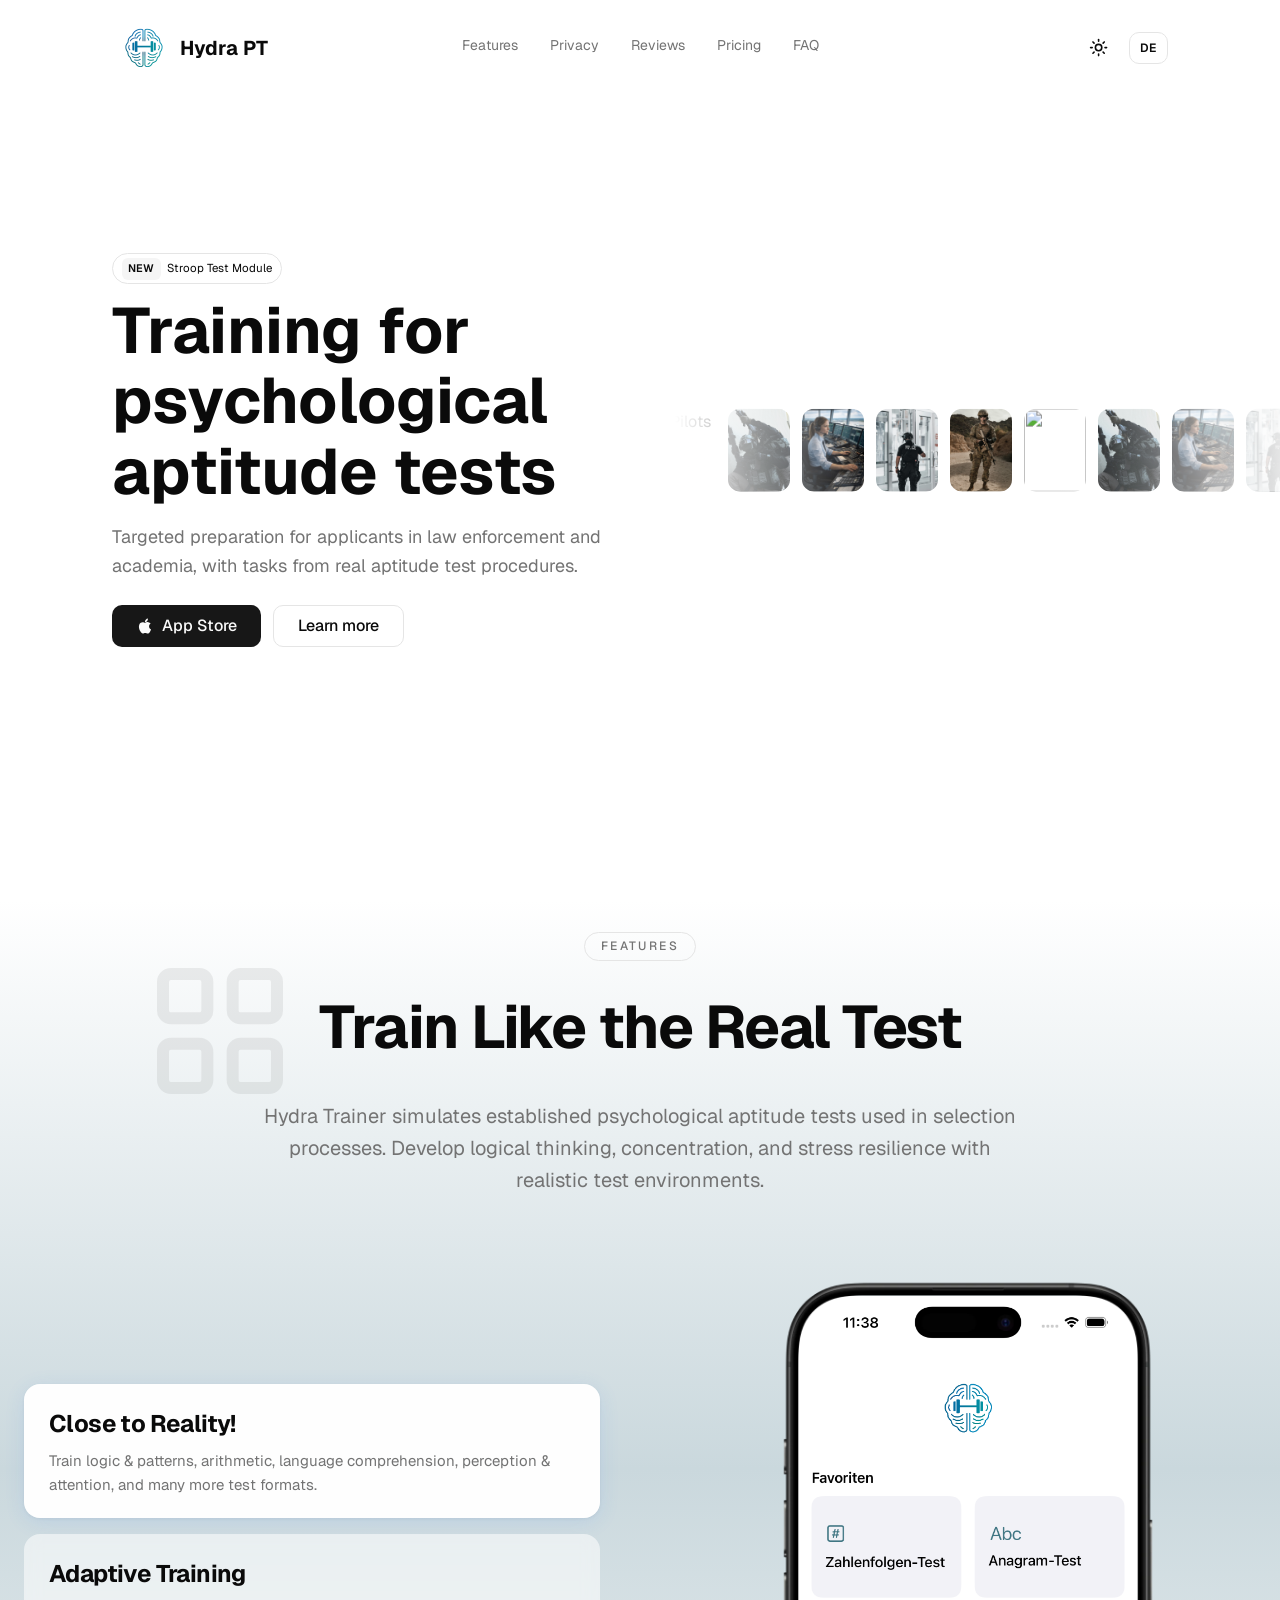
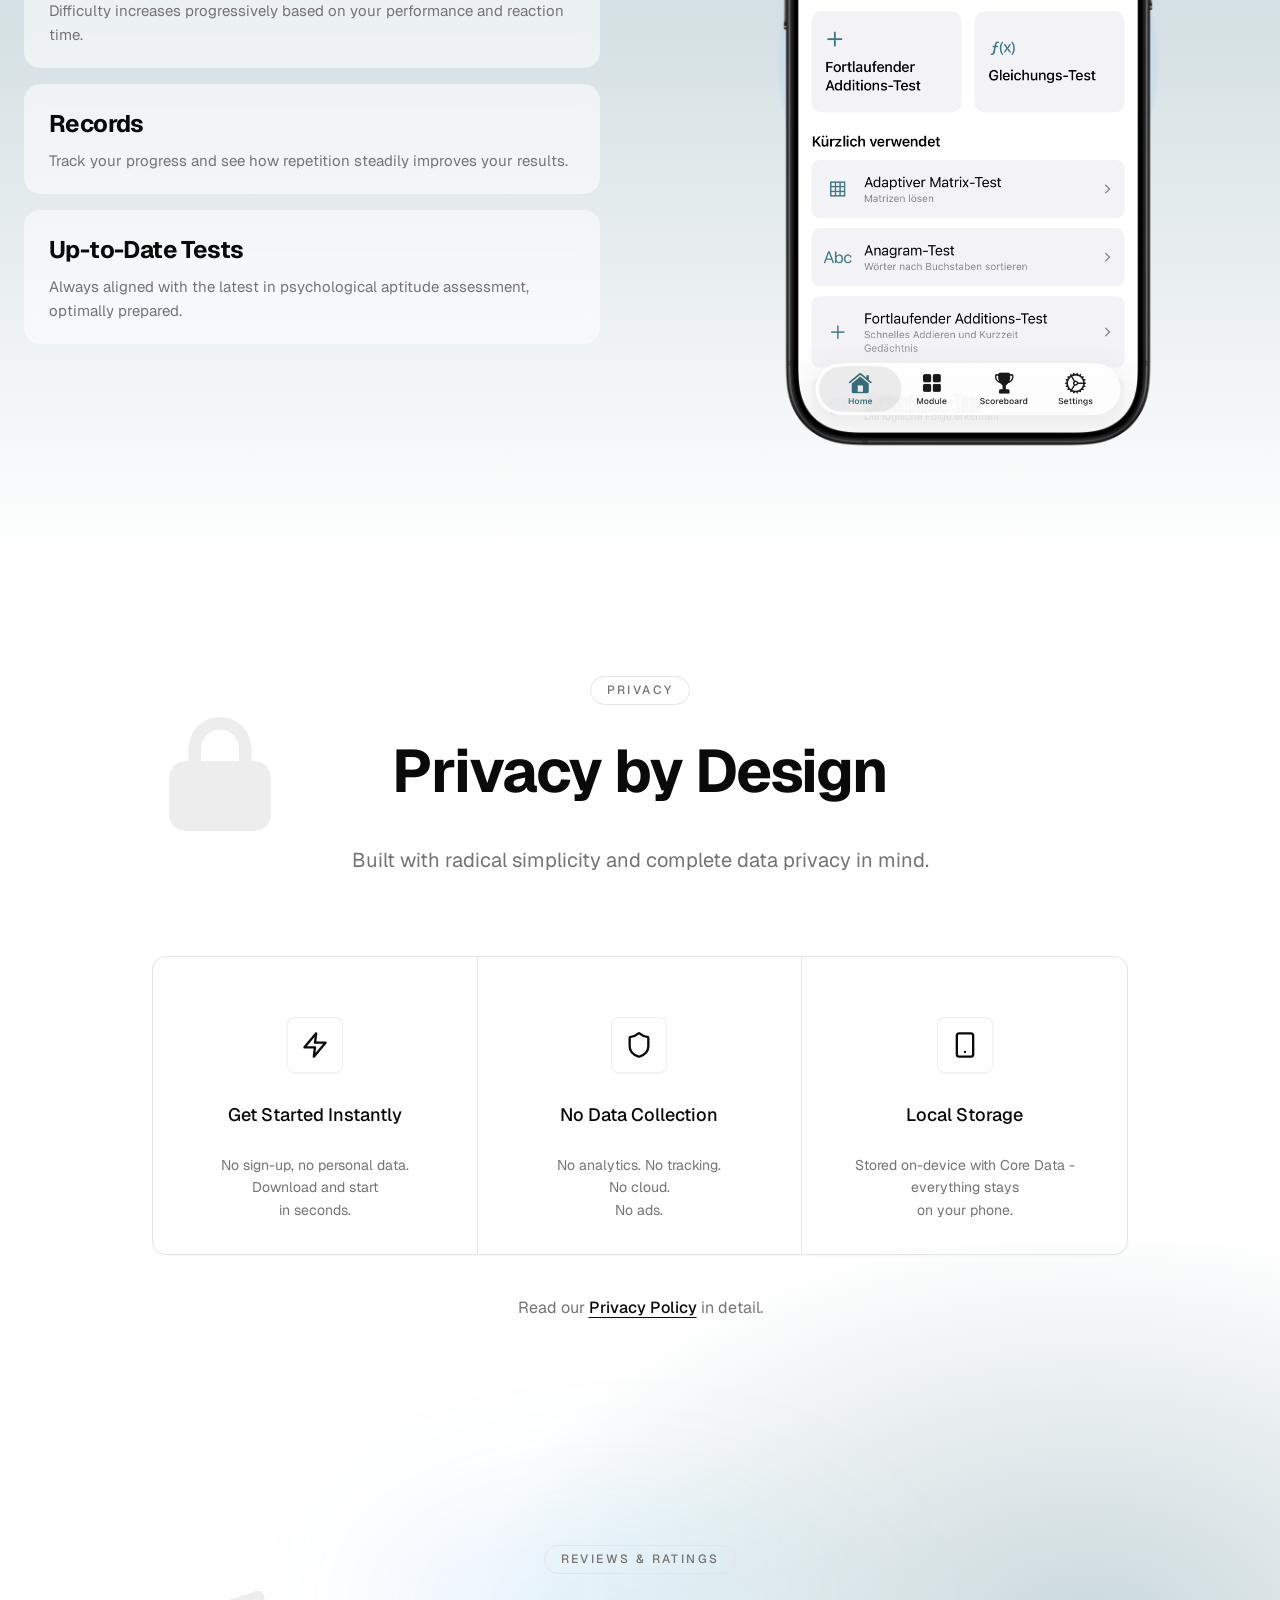
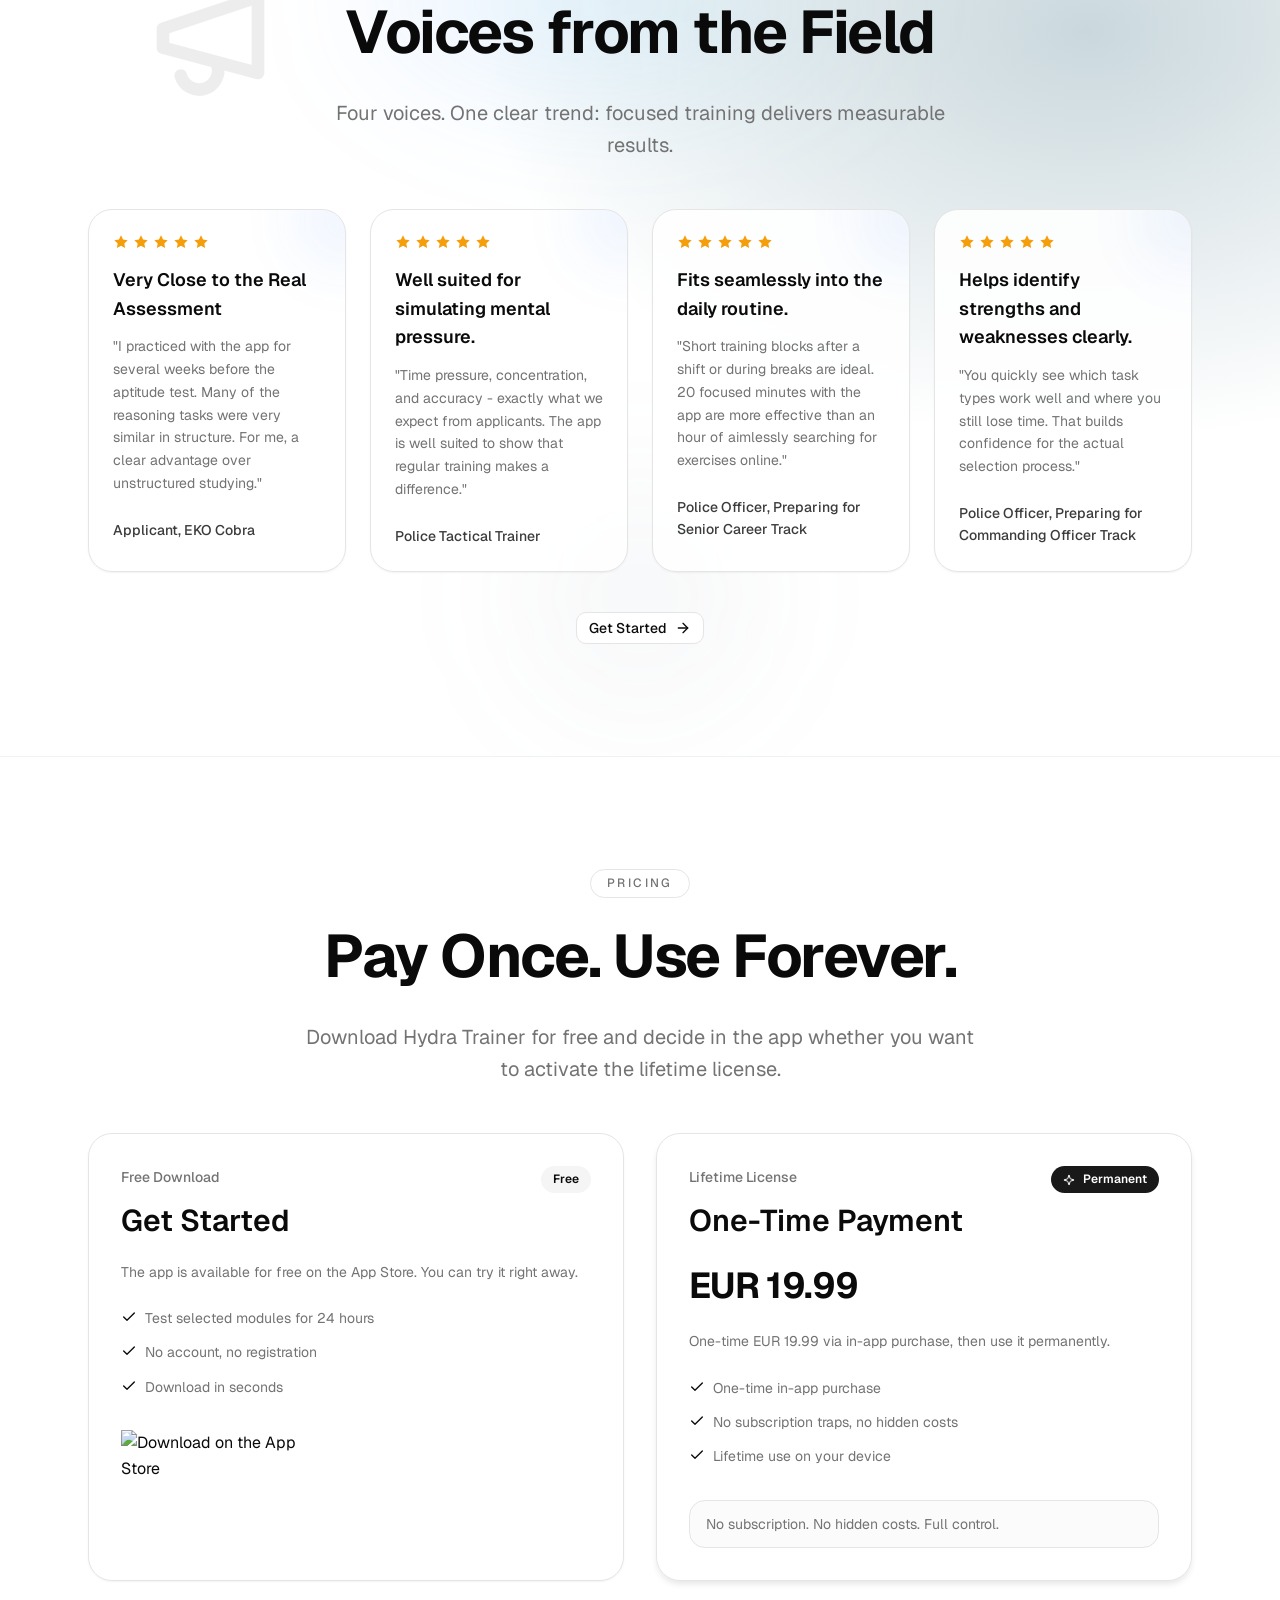
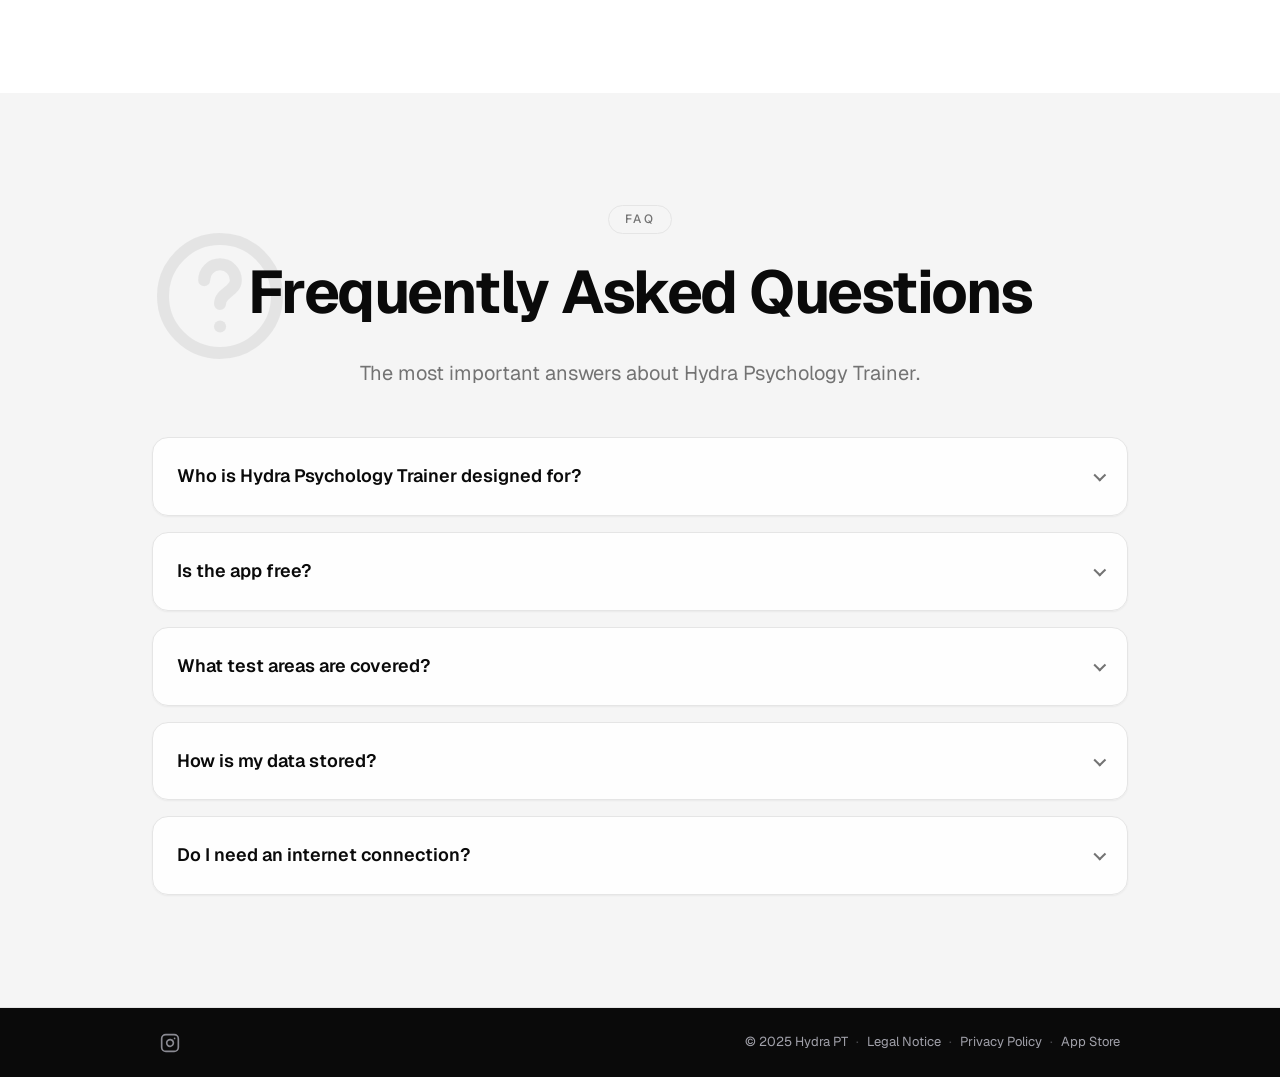
==== en/index.html @ 39bad516 "refactor: remove unused hero image and streamline gallery structure for improved performance" ====
<!DOCTYPE html>
<html lang="en" class="">
<head>
  <meta charset="UTF-8">
  <meta name="viewport" content="width=device-width, initial-scale=1.0">
  <title>Hydra Psychology Trainer</title>
  <meta name="description" content="Training for psychological aptitude assessment">
  <meta name="robots" content="index, follow">
  <link rel="canonical" href="https://hydrapt.com/en/">
  <meta name="apple-itunes-app" content="app-id=6754796903">

  <!-- Open Graph -->
  <meta property="og:title" content="Hydra Psychology Trainer">
  <meta property="og:description" content="Training for psychological aptitude assessment">
  <meta property="og:url" content="https://hydrapt.com/en/">
  <meta property="og:site_name" content="Hydra Psychology Trainer">
  <meta property="og:locale" content="en_US">
  <meta property="og:type" content="website">
  <meta property="og:image" content="https://hydrapt.com/assets/social-preview.png">
  <meta property="og:image:width" content="1200">
  <meta property="og:image:height" content="630">
  <meta property="og:image:alt" content="Hydra Psychology Trainer">

  <!-- Twitter -->
  <meta name="twitter:card" content="summary_large_image">
  <meta name="twitter:title" content="Hydra Psychology Trainer">
  <meta name="twitter:description" content="Training for psychological aptitude assessment">
  <meta name="twitter:image" content="https://hydrapt.com/assets/social-preview.png">

  <!-- Alternate language -->
  <link rel="alternate" hreflang="de" href="https://hydrapt.com/">
  <link rel="alternate" hreflang="en" href="https://hydrapt.com/en/">

  <!-- Favicon -->
  <link rel="icon" type="image/webp" href="../assets/favicon.webp">
  <link rel="apple-touch-icon" href="../assets/favicon.webp">

  <!-- Fonts -->
  <link rel="preconnect" href="https://fonts.googleapis.com">
  <link rel="preconnect" href="https://fonts.gstatic.com" crossorigin>
  <link rel="stylesheet" href="https://fonts.googleapis.com/css2?family=Geist:wght@300;400;500;600;700;800&display=swap">

  <!-- Stylesheet -->
  <link rel="stylesheet" href="../styles.css">

  <!-- JSON-LD Structured Data -->
  <script type="application/ld+json">
  [
    {
      "@context": "https://schema.org",
      "@type": "Organization",
      "name": "Hydra Psychology Trainer",
      "url": "https://hydrapt.com",
      "logo": "https://hydrapt.com/assets/logo.webp"
    },
    {
      "@context": "https://schema.org",
      "@type": "MobileApplication",
      "name": "Hydra Psychology Trainer",
      "operatingSystem": "iOS",
      "applicationCategory": "EducationalApplication",
      "description": "Training for psychological aptitude assessment",
      "downloadUrl": "https://apps.apple.com/app/hydra-trainer/id6754796903",
      "sameAs": ["https://apps.apple.com/app/hydra-trainer/id6754796903"],
      "isAccessibleForFree": true,
      "offers": [
        {
          "@type": "Offer",
          "url": "https://apps.apple.com/app/hydra-trainer/id6754796903",
          "availability": "https://schema.org/InStock",
          "price": "0.00",
          "priceCurrency": "EUR",
          "category": "https://schema.org/Free"
        },
        {
          "@type": "Offer",
          "url": "https://apps.apple.com/app/hydra-trainer/id6754796903",
          "availability": "https://schema.org/InStock",
          "price": "19.99",
          "priceCurrency": "EUR",
          "name": "Lifetime License (In-App Purchase)"
        }
      ]
    },
    {
      "@context": "https://schema.org",
      "@type": "FAQPage",
      "mainEntity": [
        {
          "@type": "Question",
          "name": "Who is Hydra Psychology Trainer designed for?",
          "acceptedAnswer": {
            "@type": "Answer",
            "text": "The app is designed for applicants to police, military, and special forces units, as well as anyone who needs to complete a psychological aptitude assessment, such as senior and commanding officers. The tests offered are also used in admission procedures for various fields of study, such as medicine and psychology."
          }
        },
        {
          "@type": "Question",
          "name": "Is the app free?",
          "acceptedAnswer": {
            "@type": "Answer",
            "text": "The download is free. You can test selected modules for 24 hours. For full access, there is a lifetime license via in-app purchase (one-time payment of EUR 19.99, no subscription)."
          }
        },
        {
          "@type": "Question",
          "name": "What test areas are covered?",
          "acceptedAnswer": {
            "@type": "Answer",
            "text": "Training covers logic and patterns, arithmetic, language comprehension, perception and attention, as well as other formats similar to those found in the Vienna Test System."
          }
        },
        {
          "@type": "Question",
          "name": "How is my data stored?",
          "acceptedAnswer": {
            "@type": "Answer",
            "text": "All data stays locally on your device. There are no accounts, no tracking, no cloud synchronization, and no advertising."
          }
        },
        {
          "@type": "Question",
          "name": "Do I need an internet connection?",
          "acceptedAnswer": {
            "@type": "Answer",
            "text": "No internet connection is required for training in the app. System services such as App Store updates are outside the app's scope."
          }
        }
      ]
    }
  ]
  </script>
</head>
<body>

  <!-- SVG Sprite -->
  <svg xmlns="http://www.w3.org/2000/svg" style="display:none;">
    <symbol id="icon-menu" viewBox="0 0 24 24" fill="none" stroke="currentColor" stroke-width="2" stroke-linecap="round" stroke-linejoin="round"><line x1="4" x2="20" y1="12" y2="12"/><line x1="4" x2="20" y1="6" y2="6"/><line x1="4" x2="20" y1="18" y2="18"/></symbol>
    <symbol id="icon-close" viewBox="0 0 24 24" fill="none" stroke="currentColor" stroke-width="2" stroke-linecap="round" stroke-linejoin="round"><path d="M18 6 6 18"/><path d="m6 6 12 12"/></symbol>
    <symbol id="icon-sun" viewBox="0 0 24 24" fill="none" stroke="currentColor" stroke-width="2" stroke-linecap="round" stroke-linejoin="round"><circle cx="12" cy="12" r="4"/><path d="M12 2v2"/><path d="M12 20v2"/><path d="m4.93 4.93 1.41 1.41"/><path d="m17.66 17.66 1.41 1.41"/><path d="M2 12h2"/><path d="M20 12h2"/><path d="m6.34 17.66-1.41 1.41"/><path d="m19.07 4.93-1.41 1.41"/></symbol>
    <symbol id="icon-moon" viewBox="0 0 24 24" fill="none" stroke="currentColor" stroke-width="2" stroke-linecap="round" stroke-linejoin="round"><path d="M12 3a6 6 0 0 0 9 9 9 9 0 1 1-9-9Z"/></symbol>
    <symbol id="icon-arrow-right" viewBox="0 0 24 24" fill="none" stroke="currentColor" stroke-width="2" stroke-linecap="round" stroke-linejoin="round"><path d="M5 12h14"/><path d="m12 5 7 7-7 7"/></symbol>
    <symbol id="icon-instagram" viewBox="0 0 24 24" fill="none" stroke="currentColor" stroke-width="2" stroke-linecap="round" stroke-linejoin="round"><rect width="20" height="20" x="2" y="2" rx="5" ry="5"/><path d="M16 11.37A4 4 0 1 1 12.63 8 4 4 0 0 1 16 11.37z"/><line x1="17.5" x2="17.51" y1="6.5" y2="6.5"/></symbol>
    <symbol id="icon-star" viewBox="0 0 24 24"><polygon points="12 2 15.09 8.26 22 9.27 17 14.14 18.18 21.02 12 17.77 5.82 21.02 7 14.14 2 9.27 8.91 8.26 12 2"/></symbol>
    <symbol id="icon-check" viewBox="0 0 24 24" fill="none" stroke="currentColor" stroke-width="2" stroke-linecap="round" stroke-linejoin="round"><path d="M20 6 9 17l-5-5"/></symbol>
    <symbol id="icon-bolt" viewBox="0 0 24 24" fill="none" stroke="currentColor" stroke-width="2" stroke-linecap="round" stroke-linejoin="round"><path d="M13 2 3 14h9l-1 8 10-12h-9l1-8z"/></symbol>
    <symbol id="icon-shield" viewBox="0 0 24 24" fill="none" stroke="currentColor" stroke-width="2" stroke-linecap="round" stroke-linejoin="round"><path d="M20 13c0 5-3.5 7.5-7.66 8.95a1 1 0 0 1-.67-.01C7.5 20.5 4 18 4 13V6a1 1 0 0 1 1-1c2 0 4.5-1.2 6.24-2.72a1.17 1.17 0 0 1 1.52 0C14.51 3.81 17 5 19 5a1 1 0 0 1 1 1z"/></symbol>
    <symbol id="icon-phone" viewBox="0 0 24 24" fill="none" stroke="currentColor" stroke-width="2" stroke-linecap="round" stroke-linejoin="round"><rect width="14" height="20" x="5" y="2" rx="2" ry="2"/><path d="M12 18h.01"/></symbol>
    <symbol id="icon-lock" viewBox="0 0 24 24"><path fill="currentColor" d="M17.5 10H17V8a5 5 0 0 0-10 0v2h-.5A2.5 2.5 0 0 0 4 12.5v6A2.5 2.5 0 0 0 6.5 21h11a2.5 2.5 0 0 0 2.5-2.5v-6A2.5 2.5 0 0 0 17.5 10Zm-8.5 0V8a3 3 0 0 1 6 0v2Z"/><path fill="currentColor" d="M12 14a1.25 1.25 0 0 1 .75 2.25V18a.75.75 0 0 1-1.5 0v-1.75A1.25 1.25 0 0 1 12 14Z"/></symbol>
    <symbol id="icon-megaphone" viewBox="0 0 24 24" fill="none" stroke="currentColor" stroke-width="2" stroke-linecap="round" stroke-linejoin="round"><path d="m3 11 15-5v12L3 14z"/><path d="M11.6 16.8a3 3 0 1 1-5.8 1.6"/></symbol>
    <symbol id="icon-grid" viewBox="0 0 24 24" fill="none" stroke="currentColor" stroke-width="1.9" stroke-linecap="round" stroke-linejoin="round"><rect x="3" y="3" width="7" height="7" rx="1.25"/><rect x="14" y="3" width="7" height="7" rx="1.25"/><rect x="3" y="14" width="7" height="7" rx="1.25"/><rect x="14" y="14" width="7" height="7" rx="1.25"/></symbol>
    <symbol id="icon-tag" viewBox="0 0 24 24" fill="none" stroke="currentColor" stroke-width="1.9" stroke-linecap="round" stroke-linejoin="round"><path d="M20 10.5 13.5 4H6v7.5L12.5 18a2 2 0 0 0 2.83 0l4.67-4.67a2 2 0 0 0 0-2.83Z"/><circle cx="8.75" cy="8.75" r="1.1"/></symbol>
    <symbol id="icon-help-circle" viewBox="0 0 24 24" fill="none" stroke="currentColor" stroke-width="1.9" stroke-linecap="round" stroke-linejoin="round"><circle cx="12" cy="12" r="9"/><path d="M9.5 9.5a2.5 2.5 0 0 1 5 0c0 1.75-2.5 2-2.5 3.75"/><path d="M12 16.8h.01"/></symbol>
    <symbol id="icon-sparkle" viewBox="0 0 24 24" fill="none" stroke="currentColor" stroke-width="2" stroke-linecap="round" stroke-linejoin="round"><path d="M9.937 15.5A2 2 0 0 0 8.5 14.063l-6.135-1.582a.5.5 0 0 1 0-.962L8.5 9.936A2 2 0 0 0 9.937 8.5l1.582-6.135a.5.5 0 0 1 .963 0L14.063 8.5A2 2 0 0 0 15.5 9.937l6.135 1.581a.5.5 0 0 1 0 .964L15.5 14.063a2 2 0 0 0-1.437 1.437l-1.582 6.135a.5.5 0 0 1-.963 0z"/></symbol>
    <symbol id="icon-flag-gb" viewBox="0 0 60 40"><rect width="60" height="40" fill="#012169"/><path d="M0 0L60 40M60 0L0 40" stroke="#fff" stroke-width="8"/><path d="M0 0L60 40M60 0L0 40" stroke="#c8102e" stroke-width="4"/><rect x="24" width="12" height="40" fill="#fff"/><rect y="15" width="60" height="10" fill="#fff"/><rect x="26" width="8" height="40" fill="#c8102e"/><rect y="17" width="60" height="6" fill="#c8102e"/></symbol>
    <symbol id="icon-flag-at" viewBox="0 0 60 40"><rect width="60" height="40" fill="#ed2939"/><rect y="13.33" width="60" height="13.34" fill="#fff"/></symbol>

    <!-- Profession illustrations -->
    <!-- Police Badge -->
    <symbol id="icon-prof-badge" viewBox="0 0 48 48">
      <path fill="currentColor" opacity="0.12" d="M24 2l6 8 10-2-2 10 8 6-8 6 2 10-10-2-6 8-6-8-10 2 2-10-8-6 8-6-2-10 10 2z"/>
      <path fill="currentColor" opacity="0.5" d="M24 13l2.8 5.7 6.3.9-4.6 4.4 1.1 6.3-5.6-3-5.6 3 1.1-6.3-4.6-4.4 6.3-.9z"/>
    </symbol>

    <!-- Walkie-talkie / Radio -->
    <symbol id="icon-prof-radio" viewBox="0 0 48 48">
      <rect fill="currentColor" opacity="0.12" x="13" y="14" width="22" height="32" rx="3"/>
      <rect fill="currentColor" opacity="0.5" x="16" y="17" width="16" height="10" rx="2"/>
      <line stroke="currentColor" stroke-width="2.5" stroke-linecap="round" opacity="0.5" x1="19" y1="2" x2="19" y2="14"/>
      <circle fill="currentColor" opacity="0.35" cx="24" cy="36" r="3.5"/>
      <rect fill="currentColor" opacity="0.3" x="17" y="30" width="5" height="1.5" rx="0.75"/>
      <rect fill="currentColor" opacity="0.3" x="17" y="33" width="5" height="1.5" rx="0.75"/>
    </symbol>

    <!-- Dog Tags -->
    <symbol id="icon-prof-dogtags" viewBox="0 0 48 48">
      <ellipse fill="none" stroke="currentColor" stroke-width="1.5" opacity="0.3" cx="24" cy="8" rx="8" ry="3"/>
      <line stroke="currentColor" stroke-width="1.5" opacity="0.3" x1="16" y1="8" x2="14" y2="22"/>
      <line stroke="currentColor" stroke-width="1.5" opacity="0.3" x1="32" y1="8" x2="30" y2="22"/>
      <rect fill="currentColor" opacity="0.12" x="10" y="20" width="20" height="12" rx="3"/>
      <rect fill="currentColor" opacity="0.5" x="12" y="22" width="16" height="8" rx="2"/>
      <line stroke="currentColor" stroke-width="1" opacity="0.3" x1="14" y1="25" x2="26" y2="25"/>
      <line stroke="currentColor" stroke-width="1" opacity="0.3" x1="14" y1="28" x2="22" y2="28"/>
      <line stroke="currentColor" stroke-width="1.5" opacity="0.3" x1="32" y1="8" x2="34" y2="28"/>
      <rect fill="currentColor" opacity="0.12" x="18" y="28" width="20" height="12" rx="3"/>
      <rect fill="currentColor" opacity="0.4" x="20" y="30" width="16" height="8" rx="2"/>
      <line stroke="currentColor" stroke-width="1" opacity="0.25" x1="22" y1="33" x2="34" y2="33"/>
      <line stroke="currentColor" stroke-width="1" opacity="0.25" x1="22" y1="36" x2="30" y2="36"/>
    </symbol>

    <!-- Military Helmet -->
    <symbol id="icon-prof-helmet" viewBox="0 0 48 48">
      <path fill="currentColor" opacity="0.12" d="M8 28c0-11 7-20 16-20s16 9 16 20c0 2-1 4-3 5H11c-2-1-3-3-3-5z"/>
      <path fill="currentColor" opacity="0.5" d="M10 27c0-9.5 6.3-17 14-17s14 7.5 14 17c0 1.5-.7 3-2 4H12c-1.3-1-2-2.5-2-4z"/>
      <rect fill="currentColor" opacity="0.3" x="6" y="29" width="36" height="4" rx="2"/>
      <path fill="currentColor" opacity="0.25" d="M16 18c2-3 5-5 8-5s6 2 8 5"/>
      <rect fill="currentColor" opacity="0.35" x="30" y="20" width="6" height="8" rx="1.5"/>
    </symbol>

    <!-- Crosshair / Target Scope -->
    <symbol id="icon-prof-crosshair" viewBox="0 0 48 48">
      <circle fill="currentColor" opacity="0.08" cx="24" cy="24" r="20"/>
      <circle fill="none" stroke="currentColor" stroke-width="2" opacity="0.5" cx="24" cy="24" r="16"/>
      <circle fill="none" stroke="currentColor" stroke-width="1.5" opacity="0.35" cx="24" cy="24" r="9"/>
      <circle fill="currentColor" opacity="0.5" cx="24" cy="24" r="3"/>
      <line stroke="currentColor" stroke-width="2" opacity="0.5" x1="24" y1="2" x2="24" y2="12"/>
      <line stroke="currentColor" stroke-width="2" opacity="0.5" x1="24" y1="36" x2="24" y2="46"/>
      <line stroke="currentColor" stroke-width="2" opacity="0.5" x1="2" y1="24" x2="12" y2="24"/>
      <line stroke="currentColor" stroke-width="2" opacity="0.5" x1="36" y1="24" x2="46" y2="24"/>
    </symbol>

    <!-- Parachute -->
    <symbol id="icon-prof-parachute" viewBox="0 0 48 48">
      <path fill="currentColor" opacity="0.12" d="M4 18c0-10 9-16 20-16s20 6 20 16z"/>
      <path fill="currentColor" opacity="0.45" d="M6 17c0-8.5 8-14 18-14s18 5.5 18 14z"/>
      <path fill="currentColor" opacity="0.15" d="M14 17c0-6 4.5-10 10-10s10 4 10 10z"/>
      <line stroke="currentColor" stroke-width="1.5" opacity="0.4" x1="6" y1="17" x2="20" y2="42"/>
      <line stroke="currentColor" stroke-width="1.5" opacity="0.4" x1="42" y1="17" x2="28" y2="42"/>
      <line stroke="currentColor" stroke-width="1" opacity="0.25" x1="16" y1="17" x2="22" y2="42"/>
      <line stroke="currentColor" stroke-width="1" opacity="0.25" x1="32" y1="17" x2="26" y2="42"/>
      <rect fill="currentColor" opacity="0.5" x="19" y="40" width="10" height="6" rx="2"/>
    </symbol>

    <!-- Airplane -->
    <symbol id="icon-prof-plane" viewBox="0 0 48 48">
      <path fill="currentColor" opacity="0.5" d="M24 2c-1.5 0-3 1-3 3v14l-14 8v4l14-4v8l-4 3v3l7-2 7 2v-3l-4-3v-8l14 4v-4l-14-8V5c0-2-1.5-3-3-3z"/>
      <path fill="currentColor" opacity="0.15" d="M24 2c-1.5 0-3 1-3 3v14l-14 8v4l14-4v8l-4 3v3l7-2 7 2v-3l-4-3v-8l14 4v-4l-14-8V5c0-2-1.5-3-3-3z"/>
    </symbol>

    <!-- Pilot/Aviation Headset -->
    <symbol id="icon-prof-headset" viewBox="0 0 48 48">
      <path fill="none" stroke="currentColor" stroke-width="2.5" opacity="0.4" d="M10 24c0-7.7 6.3-14 14-14s14 6.3 14 14"/>
      <rect fill="currentColor" opacity="0.5" x="6" y="22" width="8" height="14" rx="3"/>
      <rect fill="currentColor" opacity="0.12" x="5" y="21" width="10" height="16" rx="4"/>
      <rect fill="currentColor" opacity="0.5" x="34" y="22" width="8" height="14" rx="3"/>
      <rect fill="currentColor" opacity="0.12" x="33" y="21" width="10" height="16" rx="4"/>
      <path fill="none" stroke="currentColor" stroke-width="2" opacity="0.35" d="M6 34c0 4 2 7 6 8"/>
      <rect fill="currentColor" opacity="0.4" x="10" y="40" width="8" height="4" rx="2"/>
    </symbol>

    <!-- Shield with Lock -->
    <symbol id="icon-prof-shield-lock" viewBox="0 0 48 48">
      <path fill="currentColor" opacity="0.12" d="M24 2L6 10v14c0 11 8 18 18 22 10-4 18-11 18-22V10z"/>
      <path fill="currentColor" opacity="0.4" d="M24 4L8 11v13c0 10 7 16.5 16 20 9-3.5 16-10 16-20V11z"/>
      <rect fill="currentColor" opacity="0.15" x="17" y="22" width="14" height="12" rx="2"/>
      <rect fill="currentColor" opacity="0.5" x="18" y="23" width="12" height="10" rx="1.5"/>
      <path fill="none" stroke="currentColor" stroke-width="2" opacity="0.4" d="M20 23v-3a4 4 0 0 1 8 0v3"/>
      <circle fill="currentColor" opacity="0.25" cx="24" cy="28" r="2"/>
      <line stroke="currentColor" stroke-width="1.5" opacity="0.25" x1="24" y1="29" x2="24" y2="31"/>
    </symbol>

    <!-- Security/Surveillance Camera -->
    <symbol id="icon-prof-camera" viewBox="0 0 48 48">
      <rect fill="currentColor" opacity="0.12" x="2" y="4" width="10" height="16" rx="2"/>
      <rect fill="currentColor" opacity="0.5" x="3" y="5" width="8" height="14" rx="1.5"/>
      <path fill="currentColor" opacity="0.12" d="M12 8h22l8 6v8l-8 6H12z"/>
      <path fill="currentColor" opacity="0.45" d="M12 9h20l7 5.5v7l-7 5.5H12z"/>
      <circle fill="currentColor" opacity="0.15" cx="38" cy="20" r="5"/>
      <circle fill="currentColor" opacity="0.5" cx="38" cy="20" r="3"/>
      <line stroke="currentColor" stroke-width="2.5" opacity="0.4" x1="7" y1="20" x2="7" y2="44"/>
      <rect fill="currentColor" opacity="0.3" x="2" y="42" width="10" height="4" rx="1"/>
    </symbol>
  </svg>

  <!-- ============================
       HEADER / NAV
       ============================ -->
  <header>
    <nav class="main-nav" aria-label="Main navigation">
      <div class="nav-inner">
        <div class="nav-content">
          <div class="nav-brand">
            <a href="index.html" class="nav-logo" aria-label="home">
              <img src="../assets/logo.webp" alt="Hydra Psychology Trainer Logo" width="64" height="64">
              <span>Hydra PT</span>
            </a>
            <button class="mobile-menu-btn" aria-label="Open Menu">
              <svg class="icon-menu" width="24" height="24"><use href="#icon-menu"/></svg>
              <svg class="icon-close" width="24" height="24"><use href="#icon-close"/></svg>
            </button>
          </div>

          <!-- Desktop nav links -->
          <div class="nav-desktop-menu">
            <ul>
              <li><a href="#features">Features</a></li>
              <li><a href="#privacy">Privacy</a></li>
              <li><a href="#reviews">Reviews</a></li>
              <li><a href="#pricing">Pricing</a></li>
              <li><a href="#faq">FAQ</a></li>
            </ul>
          </div>

          <!-- Desktop right buttons -->
          <div class="nav-desktop-right">
            <button class="btn btn-ghost btn-icon theme-toggle" aria-label="Toggle theme">
              <svg class="sun" width="24" height="24"><use href="#icon-sun"/></svg>
              <svg class="moon" width="24" height="24"><use href="#icon-moon"/></svg>
            </button>
            <a href="../index.html" class="btn btn-ghost btn-sm lang-toggle" aria-label="Deutsche Version">
              <span>DE</span>
            </a>
          </div>

          <!-- Mobile menu panel -->
          <div class="nav-mobile-panel">
            <ul>
              <li><a href="#features">Features</a></li>
              <li><a href="#privacy">Privacy</a></li>
              <li><a href="#reviews">Reviews</a></li>
              <li><a href="#pricing">Pricing</a></li>
              <li><a href="#faq">FAQ</a></li>
            </ul>
            <div class="nav-mobile-actions">
              <div class="nav-mobile-bottom">
                <button class="btn btn-ghost btn-icon theme-toggle" aria-label="Toggle theme">
                  <svg class="sun" width="24" height="24"><use href="#icon-sun"/></svg>
                  <svg class="moon" width="24" height="24"><use href="#icon-moon"/></svg>
                </button>
                <a href="../index.html" class="btn btn-ghost btn-sm lang-toggle" aria-label="Deutsche Version">
                  <span>DE</span>
                </a>
              </div>
            </div>
          </div>
        </div>
      </div>
    </nav>
  </header>

  <!-- ============================
       HERO SECTION
       ============================ -->
  <main id="home" style="overflow:hidden;">
    <section class="hero-section">
      <div class="hero-container">
        <!-- Left Column -->
        <div class="hero-left">
          <!-- Badge -->
          <div class="hero-badge anim-hidden fade-blur hero-auto-animate" style="transition-delay: 0.2s;">
            <span class="badge-label">NEW</span>
            <span class="badge-text">Stroop Test Module</span>
          </div>

          <!-- Main Heading -->
          <h1 class="hero-title anim-hidden fade-blur hero-auto-animate" style="transition-delay: 0.35s;">Training for psychological aptitude tests</h1>

          <!-- Description -->
          <p class="hero-description anim-hidden fade-blur hero-auto-animate" style="transition-delay: 0.5s;">Targeted preparation for applicants in law enforcement and academia, with tasks from real aptitude test procedures.</p>

          <!-- CTAs -->
          <div class="hero-ctas anim-hidden fade-blur hero-auto-animate" style="transition-delay: 0.65s;">
            <a href="https://apps.apple.com/app/hydra-trainer/id6754796903" target="_blank" rel="noopener noreferrer" class="btn btn-primary hero-cta-primary">
              <svg width="18" height="18" viewBox="0 0 24 24" fill="currentColor" aria-hidden="true"><path d="M18.71 19.5c-.83 1.24-1.71 2.45-3.05 2.47-1.34.03-1.77-.79-3.29-.79-1.53 0-2 .77-3.27.82-1.31.05-2.3-1.32-3.14-2.53C4.25 17 2.94 12.45 4.7 9.39c.87-1.52 2.43-2.48 4.12-2.51 1.28-.02 2.5.87 3.29.87.78 0 2.26-1.07 3.8-.91.65.03 2.47.26 3.64 1.98-.09.06-2.17 1.28-2.15 3.81.03 3.02 2.65 4.03 2.68 4.04-.03.07-.42 1.44-1.38 2.83M13 3.5c.73-.83 1.94-1.46 2.94-1.5.13 1.17-.34 2.35-1.04 3.19-.69.85-1.83 1.51-2.95 1.42-.15-1.15.41-2.35 1.05-3.11z"/></svg>
              <span>App Store</span>
            </a>
            <a href="#features" class="btn btn-outline hero-cta-secondary">
              <span>Learn more</span>
            </a>
          </div>

        </div>

        <!-- Right Column - Image Gallery -->
        <div class="hero-right">
          <div class="hero-gallery anim-hidden fade-blur hero-auto-animate" style="transition-delay: 0.5s;">
            <!-- Gallery Grid (CSS-only seamless loop, items duplicated for wrap) -->
            <div class="gallery-grid">
              <div class="gallery-item">
                <img src="../assets/hero gallery images/soldier.webp" alt="Military" width="240" height="320" loading="eager">
              </div>
              <div class="gallery-item">
                <img src="../assets/hero gallery images/pilot.webp" alt="Pilots" width="240" height="320" loading="eager">
              </div>
              <div class="gallery-item">
                <img src="../assets/hero gallery images/special forces.webp" alt="Special Forces" width="240" height="320" loading="eager">
              </div>
              <div class="gallery-item">
                <img src="../assets/hero gallery images/airtraffic controller.webp" alt="Air Traffic Control" width="240" height="320" loading="eager">
              </div>
              <div class="gallery-item">
                <img src="../assets/hero gallery images/police officer.webp" alt="Police" width="240" height="320" loading="eager">
              </div>
              <div class="gallery-item" aria-hidden="true">
                <img src="../assets/hero gallery images/soldier.webp" alt="" width="240" height="320" loading="lazy">
              </div>
              <div class="gallery-item" aria-hidden="true">
                <img src="../assets/hero gallery images/pilot.webp" alt="" width="240" height="320" loading="lazy">
              </div>
              <div class="gallery-item" aria-hidden="true">
                <img src="../assets/hero gallery images/special forces.webp" alt="" width="240" height="320" loading="lazy">
              </div>
              <div class="gallery-item" aria-hidden="true">
                <img src="../assets/hero gallery images/airtraffic controller.webp" alt="" width="240" height="320" loading="lazy">
              </div>
              <div class="gallery-item" aria-hidden="true">
                <img src="../assets/hero gallery images/police officer.webp" alt="" width="240" height="320" loading="lazy">
              </div>
            </div>
          </div>
        </div>
      </div>
    </section>

    <!-- ============================
         FEATURES SECTION
         ============================ -->
    <section id="features" class="features-section">
      <div class="features-container">

        <!-- Header -->
        <div class="section-header features-header stagger-children">
          <span class="section-badge anim-hidden fade-up">Features</span>
          <div class="section-title-with-icon anim-hidden fade-up">
            <h2 class="h2-gradient-text text-balance">Train Like the Real Test</h2>
          </div>
          <p class="anim-hidden fade-up">Hydra Trainer simulates established psychological aptitude tests used in selection processes. Develop logical thinking, concentration, and stress resilience with realistic test environments.</p>
        </div>

        <!-- Cards left + Phone right -->
        <div class="features-sticky-wrap">

          <!-- Clickable cards column (LEFT) -->
          <div class="features-steps-col stagger-children">

            <div class="feature-step is-active anim-hidden fade-up" data-screen="../assets/screens/training-overview.webp">
              <h3>Close to Reality!</h3>
              <p>Train logic &amp; patterns, arithmetic, language comprehension, perception &amp; attention, and many more test formats.</p>
              <div class="feature-step-mockup">
                <div class="phone-mockup">
                  <div class="screen"><img src="../assets/screens/training-overview.webp" alt="Training Overview" loading="lazy"></div>
                  <div class="frame"><img src="../assets/iphone-frame.webp" alt="" loading="lazy"></div>
                </div>
              </div>
            </div>

            <div class="feature-step anim-hidden fade-up" data-screen="../assets/screens/anagram-test.webp">
              <h3>Adaptive Training</h3>
              <p>Difficulty increases progressively based on your performance and reaction time.</p>
              <div class="feature-step-mockup">
                <div class="phone-mockup">
                  <div class="screen"><img src="../assets/screens/anagram-test.webp" alt="Anagram Test" loading="lazy"></div>
                  <div class="frame"><img src="../assets/iphone-frame.webp" alt="" loading="lazy"></div>
                </div>
              </div>
            </div>

            <div class="feature-step anim-hidden fade-up" data-screen="../assets/screens/scoreboard.webp">
              <h3>Records</h3>
              <p>Track your progress and see how repetition steadily improves your results.</p>
              <div class="feature-step-mockup">
                <div class="phone-mockup">
                  <div class="screen"><img src="../assets/screens/scoreboard.webp" alt="Scoreboard" loading="lazy"></div>
                  <div class="frame"><img src="../assets/iphone-frame.webp" alt="" loading="lazy"></div>
                </div>
              </div>
            </div>

            <div class="feature-step anim-hidden fade-up" data-screen="../assets/screens/memory-test.webp">
              <h3>Up-to-Date Tests</h3>
              <p>Always aligned with the latest in psychological aptitude assessment, optimally prepared.</p>
              <div class="feature-step-mockup">
                <div class="phone-mockup">
                  <div class="screen"><img src="../assets/screens/memory-test.webp" alt="Memory Test" loading="lazy"></div>
                  <div class="frame"><img src="../assets/iphone-frame.webp" alt="" loading="lazy"></div>
                </div>
              </div>
            </div>

          </div>

          <!-- Sticky phone column (RIGHT) -->
          <div class="features-phone-col">
            <div class="features-phone-sticky">
              <div class="mockup-glow">
                <div class="mockup-glow-circle"></div>
              </div>
              <div class="phone-mockup-wrapper">
                <div class="phone-mockup">
                  <div class="screen">
                    <img class="feature-screen" src="../assets/screens/training-overview.webp" alt="Hydra App Screen" loading="lazy">
                  </div>
                  <div class="frame">
                    <img src="../assets/iphone-frame.webp" alt="" loading="lazy">
                  </div>
                </div>
              </div>
            </div>
          </div>

          <!-- Carousel dots (mobile only) -->
          <div class="features-carousel-dots" aria-label="Feature Navigation"></div>

        </div>
      </div>
    </section>

    <!-- ============================
         PRIVACY SECTION
         ============================ -->
    <section id="privacy" class="privacy-section">
      <div class="privacy-container">

        <div class="section-header privacy-header stagger-children">
          <span class="section-badge anim-hidden fade-up">Privacy</span>
          <div class="section-title-with-icon anim-hidden fade-up">
            <h2 class="h2-gradient-text text-balance">Privacy by Design</h2>
          </div>
          <p class="anim-hidden fade-up">Built with radical simplicity and complete data privacy in mind.</p>
        </div>

        <div class="privacy-cards anim-hidden fade-up stagger-children" style="transition-delay:0.3s;">

          <!-- Card 1 -->
          <div class="privacy-card anim-hidden fade-up">
            <div class="privacy-card-header">
              <div class="privacy-card-icon-wrap">
                <div class="privacy-card-decorator">
                  <div class="privacy-card-icon-box">
                    <svg width="24" height="24"><use href="#icon-bolt"/></svg>
                  </div>
                </div>
              </div>
              <h3>Get Started Instantly</h3>
            </div>
            <div class="privacy-card-body">
              <p>No sign-up, no personal data.<br>Download and start<br>in seconds.</p>
            </div>
          </div>

          <!-- Card 2 -->
          <div class="privacy-card anim-hidden fade-up">
            <div class="privacy-card-header">
              <div class="privacy-card-icon-wrap">
                <div class="privacy-card-decorator">
                  <div class="privacy-card-icon-box">
                    <svg width="24" height="24"><use href="#icon-shield"/></svg>
                  </div>
                </div>
              </div>
              <h3>No Data Collection</h3>
            </div>
            <div class="privacy-card-body">
              <p>No analytics. No tracking.<br>No cloud.<br>No ads.</p>
            </div>
          </div>

          <!-- Card 3 -->
          <div class="privacy-card anim-hidden fade-up">
            <div class="privacy-card-header">
              <div class="privacy-card-icon-wrap">
                <div class="privacy-card-decorator">
                  <div class="privacy-card-icon-box">
                    <svg width="24" height="24"><use href="#icon-phone"/></svg>
                  </div>
                </div>
              </div>
              <h3>Local Storage</h3>
            </div>
            <div class="privacy-card-body">
              <p>Stored on-device with Core Data -<br>everything stays<br>on your phone.</p>
            </div>
          </div>

        </div>

        <p class="privacy-link anim-hidden fade-up">
          Read our <a href="privacy-policy.html" target="_blank" rel="noopener noreferrer">Privacy Policy</a> in detail.
        </p>

      </div>
    </section>

    <!-- ============================
         REVIEWS SECTION
         ============================ -->
    <section id="reviews" class="reviews-section">
      <div class="reviews-bg" aria-hidden="true">
        <div class="glow1"></div>
        <div class="glow2"></div>
      </div>
      <div class="reviews-container">

        <div class="section-header section-header-narrow reviews-header stagger-children">
          <span class="section-badge anim-hidden fade-up">Reviews &amp; Ratings</span>
          <div class="section-title-with-icon anim-hidden fade-up">
            <h2 class="h2-gradient-text text-balance">Voices from the Field</h2>
          </div>
          <p class="anim-hidden fade-up">Four voices. One clear trend: focused training delivers measurable results.</p>
          <div id="appstore-rating" class="reviews-rating-badge anim-hidden fade-up" style="display:none;"></div>
        </div>

        <div class="reviews-grid stagger-children">

          <!-- Review 1 -->
          <article class="review-card anim-hidden fade-up">
            <span class="glow-spot" aria-hidden="true"></span>
            <div class="review-stars">
              <svg><use href="#icon-star"/></svg>
              <svg><use href="#icon-star"/></svg>
              <svg><use href="#icon-star"/></svg>
              <svg><use href="#icon-star"/></svg>
              <svg><use href="#icon-star"/></svg>
            </div>
            <h3>Very Close to the Real Assessment</h3>
            <p class="review-text">"I practiced with the app for several weeks before the aptitude test. Many of the reasoning tasks were very similar in structure. For me, a clear advantage over unstructured studying."</p>
            <p class="reviewer">Applicant, EKO Cobra</p>
          </article>

          <!-- Review 2 -->
          <article class="review-card anim-hidden fade-up">
            <span class="glow-spot" aria-hidden="true"></span>
            <div class="review-stars">
              <svg><use href="#icon-star"/></svg>
              <svg><use href="#icon-star"/></svg>
              <svg><use href="#icon-star"/></svg>
              <svg><use href="#icon-star"/></svg>
              <svg><use href="#icon-star"/></svg>
            </div>
            <h3>Well suited for simulating mental pressure.</h3>
            <p class="review-text">"Time pressure, concentration, and accuracy - exactly what we expect from applicants. The app is well suited to show that regular training makes a difference."</p>
            <p class="reviewer">Police Tactical Trainer</p>
          </article>

          <!-- Review 3 -->
          <article class="review-card anim-hidden fade-up">
            <span class="glow-spot" aria-hidden="true"></span>
            <div class="review-stars">
              <svg><use href="#icon-star"/></svg>
              <svg><use href="#icon-star"/></svg>
              <svg><use href="#icon-star"/></svg>
              <svg><use href="#icon-star"/></svg>
              <svg><use href="#icon-star"/></svg>
            </div>
            <h3>Fits seamlessly into the daily routine.</h3>
            <p class="review-text">"Short training blocks after a shift or during breaks are ideal. 20 focused minutes with the app are more effective than an hour of aimlessly searching for exercises online."</p>
            <p class="reviewer">Police Officer, Preparing for Senior Career Track</p>
          </article>

          <!-- Review 4 -->
          <article class="review-card anim-hidden fade-up">
            <span class="glow-spot" aria-hidden="true"></span>
            <div class="review-stars">
              <svg><use href="#icon-star"/></svg>
              <svg><use href="#icon-star"/></svg>
              <svg><use href="#icon-star"/></svg>
              <svg><use href="#icon-star"/></svg>
              <svg><use href="#icon-star"/></svg>
            </div>
            <h3>Helps identify strengths and weaknesses clearly.</h3>
            <p class="review-text">"You quickly see which task types work well and where you still lose time. That builds confidence for the actual selection process."</p>
            <p class="reviewer">Police Officer, Preparing for Commanding Officer Track</p>
          </article>

        </div>

        <!-- Carousel dots (mobile only) -->
        <div class="reviews-carousel-dots" aria-label="Review Navigation"></div>

        <div class="reviews-cta anim-hidden fade-up">
          <a href="https://apps.apple.com/app/hydra-trainer/id6754796903" target="_blank" rel="noopener noreferrer" class="btn btn-outline btn-sm">
            Get Started
            <svg width="16" height="16"><use href="#icon-arrow-right"/></svg>
          </a>
        </div>

      </div>
    </section>

    <!-- ============================
         PRICING SECTION
         ============================ -->
    <section id="pricing" class="pricing-section">
      <div class="pricing-container">

        <div class="section-header section-header-narrow pricing-header stagger-children">
          <span class="section-badge anim-hidden fade-up">Pricing</span>
          <div class="section-title-with-icon anim-hidden fade-up">
            <h2 class="h2-gradient-text text-balance">Pay Once. Use Forever.</h2>
          </div>
          <p class="anim-hidden fade-up">Download Hydra Trainer for free and decide in the app whether you want to activate the lifetime license.</p>
        </div>

        <div class="pricing-grid stagger-children">

          <!-- Free card -->
          <div class="anim-hidden fade-up">
            <div class="pricing-card">
              <div class="pricing-card-top">
                <div>
                  <p class="label">Free Download</p>
                  <h3>Get Started</h3>
                </div>
                <span class="pricing-badge pricing-badge-free">Free</span>
              </div>
              <p class="pricing-card-desc">The app is available for free on the App Store. You can try it right away.</p>
              <ul class="pricing-features">
                <li>
                  <svg width="16" height="16"><use href="#icon-check"/></svg>
                  <span>Test selected modules for 24 hours</span>
                </li>
                <li>
                  <svg width="16" height="16"><use href="#icon-check"/></svg>
                  <span>No account, no registration</span>
                </li>
                <li>
                  <svg width="16" height="16"><use href="#icon-check"/></svg>
                  <span>Download in seconds</span>
                </li>
              </ul>
              <div class="pricing-appstore">
                <a href="https://apps.apple.com/app/hydra-trainer/id6754796903" target="_blank" rel="noopener noreferrer" aria-label="Open Hydra Trainer on the App Store">
                  <img src="https://upload.wikimedia.org/wikipedia/commons/3/3c/Download_on_the_App_Store_Badge.svg" alt="Download on the App Store" width="162" height="48" style="height:58px;width:auto;">
                </a>
              </div>
            </div>
          </div>

          <!-- Lifetime card -->
          <div class="anim-hidden fade-up">
            <div class="pricing-card-highlight">
              <div class="pricing-card">
                <div class="pricing-card-top">
                  <div>
                    <p class="label">Lifetime License</p>
                    <h3>One-Time Payment</h3>
                    <p class="price">EUR 19.99</p>
                  </div>
                  <span class="pricing-badge pricing-badge-lifetime">
                    <svg width="12" height="12"><use href="#icon-sparkle"/></svg>
                    Permanent
                  </span>
                </div>
                <p class="pricing-card-desc">One-time EUR 19.99 via in-app purchase, then use it permanently.</p>
                <ul class="pricing-features">
                  <li>
                    <svg width="16" height="16"><use href="#icon-check"/></svg>
                    <span>One-time in-app purchase</span>
                  </li>
                  <li>
                    <svg width="16" height="16"><use href="#icon-check"/></svg>
                    <span>No subscription traps, no hidden costs</span>
                  </li>
                  <li>
                    <svg width="16" height="16"><use href="#icon-check"/></svg>
                    <span>Lifetime use on your device</span>
                  </li>
                </ul>
                <div class="pricing-note">No subscription. No hidden costs. Full control.</div>
              </div>
            </div>
          </div>

        </div>
      </div>
    </section>

    <!-- ============================
         FAQ SECTION
         ============================ -->
    <section id="faq" class="faq-section">
      <div class="faq-container">

        <div class="section-header section-header-narrow faq-header stagger-children">
          <span class="section-badge anim-hidden fade-up">FAQ</span>
          <div class="section-title-with-icon anim-hidden fade-up">
            <h2 class="h2-gradient-text text-balance">Frequently Asked Questions</h2>
          </div>
          <p class="anim-hidden fade-up">The most important answers about Hydra Psychology Trainer.</p>
        </div>

        <div class="faq-items">
          <div class="anim-hidden slide-left-sm">
            <details class="faq-item">
              <summary>Who is Hydra Psychology Trainer designed for?</summary>
              <p>The app is designed for applicants to police, military, and special forces units, as well as anyone who needs to complete a psychological aptitude assessment, such as senior and commanding officers. The tests offered are also used in admission procedures for various fields of study, such as medicine and psychology.</p>
            </details>
          </div>
          <div class="anim-hidden slide-right-sm">
            <details class="faq-item">
              <summary>Is the app free?</summary>
              <p>The download is free. You can test selected modules for 24 hours. For full access, there is a lifetime license via in-app purchase (one-time payment of EUR 19.99, no subscription).</p>
            </details>
          </div>
          <div class="anim-hidden slide-left-sm">
            <details class="faq-item">
              <summary>What test areas are covered?</summary>
              <p>Training covers logic &amp; patterns, arithmetic, language comprehension, perception &amp; attention, and other formats similar to those found in the Vienna Test System. The Vienna Test System is one of the internationally established and widely used computer-based test systems.</p>
            </details>
          </div>
          <div class="anim-hidden slide-right-sm">
            <details class="faq-item">
              <summary>How is my data stored?</summary>
              <p>All data stays locally on your device. There are no accounts, no tracking, no cloud synchronization, and no advertising.</p>
            </details>
          </div>
          <div class="anim-hidden slide-left-sm">
            <details class="faq-item">
              <summary>Do I need an internet connection?</summary>
              <p>No internet connection is required for training in the app. You can train on a plane or abroad without a data plan. System services such as App Store updates are outside the app's scope.</p>
            </details>
          </div>
        </div>

      </div>
    </section>

  </main>

  <!-- ============================
       FOOTER
       ============================ -->
  <footer id="support" class="footer-section">
    <div class="footer-container">
      <div class="footer-content">
        <a href="https://instagram.com/hydra.pt" class="footer-instagram" target="_blank" rel="noopener noreferrer" aria-label="Instagram">
          <svg width="20" height="20" aria-hidden="true"><use href="#icon-instagram"/></svg>
        </a>
        <div class="footer-links">
          <span>&copy; 2025 Hydra PT</span>
          <span class="footer-dot">&middot;</span>
          <a href="impress.html" target="_blank" rel="noopener noreferrer">Legal Notice</a>
          <span class="footer-dot">&middot;</span>
          <a href="privacy-policy.html" target="_blank" rel="noopener noreferrer">Privacy Policy</a>
          <span class="footer-dot">&middot;</span>
          <a href="https://apps.apple.com/app/hydra-trainer/id6754796903" target="_blank" rel="noopener noreferrer">App Store</a>
        </div>
      </div>
    </div>
  </footer>

  <!-- Scroll to top button (mobile) -->
  <button class="scroll-to-top" id="scrollToTop" aria-label="Scroll to top">
    <svg width="20" height="20" viewBox="0 0 24 24" fill="none" stroke="currentColor" stroke-width="2" stroke-linecap="round" stroke-linejoin="round"><path d="M18 15l-6-6-6 6"/></svg>
  </button>

  <!-- Scripts -->
  <script src="../scripts.js"></script>
</body>
</html>
---- styles.css ----
/* ============================================
   Hydra Psychology Trainer – Static Refactor
   1:1 visual match of the Next.js version
   ============================================ */

/* ---------- Reset / Base ---------- */
*, *::before, *::after { box-sizing: border-box; margin: 0; padding: 0; }
html { scroll-behavior: smooth; overflow-x: hidden; }
body {
  font-family: 'Geist', -apple-system, BlinkMacSystemFont, 'Segoe UI', Roboto, sans-serif;
  -webkit-font-smoothing: antialiased;
  -moz-osx-font-smoothing: grayscale;
  background: var(--background);
  color: var(--foreground);
  overflow-x: hidden;
  line-height: 1.6;
}
img { max-width: 100%; height: auto; display: block; }
a { color: inherit; text-decoration: none; }
ul { list-style: none; }
button { cursor: pointer; border: none; background: none; font: inherit; color: inherit; }

/* ---------- CSS Variables (Light) ---------- */
:root {
  --radius: 0.625rem;
  /* Shared RGB channels for rgba() usage */
  --color-blue: 59, 130, 246;
  --color-cyan: 56, 189, 248;
  --color-dark-card: 18, 18, 18;
  /* Animation timing */
  --duration-fast: 0.15s;
  --duration-default: 0.3s;
  --duration-slow: 0.8s;
  --ease-smooth: cubic-bezier(0.25, 0.46, 0.45, 0.94);
  --background: oklch(1 0 0);
  --foreground: oklch(0.145 0 0);
  --card: oklch(1 0 0);
  --card-foreground: oklch(0.145 0 0);
  --primary: oklch(0.205 0 0);
  --primary-foreground: oklch(0.985 0 0);
  --secondary: oklch(0.97 0 0);
  --secondary-foreground: oklch(0.205 0 0);
  --muted: oklch(0.97 0 0);
  --muted-foreground: oklch(0.556 0 0);
  --accent: oklch(0.97 0 0);
  --accent-foreground: oklch(0.205 0 0);
  --destructive: oklch(0.577 0.245 27.325);
  --border: oklch(0.922 0 0);
  --input: oklch(0.922 0 0);
  --ring: oklch(0.708 0 0);
}

/* ---------- Dark Mode Variables ---------- */
.dark {
  --background: oklch(0.145 0 0);
  --foreground: oklch(0.985 0 0);
  --card: oklch(0.205 0 0);
  --card-foreground: oklch(0.985 0 0);
  --primary: oklch(0.922 0 0);
  --primary-foreground: oklch(0.205 0 0);
  --secondary: oklch(0.269 0 0);
  --secondary-foreground: oklch(0.985 0 0);
  --muted: oklch(0.269 0 0);
  --muted-foreground: oklch(0.9 0 0);
  --accent: oklch(0.269 0 0);
  --accent-foreground: oklch(0.985 0 0);
  --destructive: oklch(0.704 0.191 22.216);
  --border: oklch(1 0 0 / 10%);
  --input: oklch(1 0 0 / 15%);
  --ring: oklch(0.556 0 0);
}

/* ---------- Utility ---------- */
.sr-only {
  position: absolute; width: 1px; height: 1px; padding: 0; margin: -1px;
  overflow: hidden; clip: rect(0,0,0,0); white-space: nowrap; border: 0;
}
.text-balance { text-wrap: balance; }

/* ---------- Scroll Animation Base ---------- */
.anim-hidden {
  opacity: 0;
  transition: opacity var(--duration-slow) ease-out, transform var(--duration-slow) ease-out;
}
.anim-hidden.fade-up { transform: translateY(30px); }
.anim-hidden.fade-blur { transform: translateY(12px); filter: blur(4px); transition: opacity 0.8s ease-out, transform 0.8s ease-out, filter 0.6s ease-out; }
.anim-hidden.slide-left { transform: translateX(-200px); transition-duration: 1s; transition-timing-function: var(--ease-smooth); }
.anim-hidden.slide-right { transform: translateX(200px); transition-duration: 1s; transition-timing-function: var(--ease-smooth); }
.anim-hidden.slide-left-sm { transform: translateX(-32px); transition-duration: 0.7s; }
.anim-hidden.slide-right-sm { transform: translateX(32px); transition-duration: 0.7s; }
.anim-hidden.scale-up { transform: scale(0.8); transition-duration: 1.2s; }

.anim-visible {
  opacity: 1 !important;
  transform: none !important;
  filter: none !important;
}

/* Stagger children */
.stagger-children > .anim-hidden:nth-child(1) { transition-delay: 0s; }
.stagger-children > .anim-hidden:nth-child(2) { transition-delay: 0.3s; }
.stagger-children > .anim-hidden:nth-child(3) { transition-delay: 0.6s; }
.stagger-children > .anim-hidden:nth-child(4) { transition-delay: 0.9s; }
.stagger-children > .anim-hidden:nth-child(5) { transition-delay: 1.2s; }

/* Word-by-word text animation */
.text-reveal .word {
  display: inline-block;
  opacity: 0;
  filter: blur(12px);
  transform: translateY(12px);
  transition: opacity 0.5s var(--ease-smooth), filter 0.6s var(--ease-smooth), transform 0.5s var(--ease-smooth);
}
.text-reveal.anim-visible .word {
  opacity: 1;
  filter: blur(0px);
  transform: translateY(0);
}

/* Scramble word rotation: blur-fade-slide-up */
.scramble-word {
  display: inline-block;
  transition: opacity var(--duration-default) ease-out, filter var(--duration-default) ease-out, transform var(--duration-default) ease-out;
}
.scramble-word.fade-out {
  opacity: 0;
  filter: blur(8px);
  transform: translateY(-8px);
}
.scramble-word.fade-in-start {
  opacity: 0;
  filter: blur(8px);
  transform: translateY(8px);
  transition: none;
}

/* Rotating icon next to scramble word */
.rotating-icon {
  display: inline-block;
  transition: opacity var(--duration-default) ease-out, filter var(--duration-default) ease-out, transform var(--duration-default) ease-out;
}
.rotating-icon.icon-fade-out {
  opacity: 0;
  filter: blur(8px);
  transform: translateY(-8px);
}
.rotating-icon.icon-fade-in-start {
  opacity: 0;
  filter: blur(8px);
  transform: translateY(8px);
  transition: none;
}

/* ============================================
   HEADER / NAV
   ============================================ */
header { position: relative; }
nav.main-nav {
  position: fixed;
  z-index: 50;
  width: 100%;
  padding: 0 0.5rem;
}
.nav-inner {
  margin: 0.5rem auto 0;
  max-width: 72rem;
  padding: 0 3rem;
  transition: all var(--duration-default) ease;
}
.nav-inner.scrolled {
  background: color-mix(in srgb, var(--background) 50%, transparent);
  max-width: 56rem;
  border-radius: 1rem;
  border: 1px solid var(--border);
  backdrop-filter: blur(16px);
  -webkit-backdrop-filter: blur(16px);
  padding: 0 1.25rem;
}
.nav-content {
  display: flex;
  flex-wrap: wrap;
  align-items: center;
  justify-content: space-between;
  gap: 1.5rem;
  padding: 0.5rem 0 0.625rem;
}
.nav-brand { display: flex; align-items: center; justify-content: space-between; width: 100%; }
.nav-logo { display: flex; align-items: center; gap: 0.25rem; }
.nav-logo img { width: 4rem; height: 4rem; }
.nav-logo span { font-size: 1.25rem; font-weight: 700; }

/* Desktop menu */
.nav-desktop-menu {
  display: none;
  position: absolute;
  inset: 0;
  margin: auto;
  width: fit-content;
  height: fit-content;
}
.nav-desktop-menu ul { display: flex; gap: 2rem; font-size: 0.875rem; }
.nav-desktop-menu a {
  color: var(--muted-foreground);
  transition: color var(--duration-fast);
}
.nav-desktop-menu a:hover { color: var(--accent-foreground); }

/* Desktop right buttons */
.nav-desktop-right {
  display: none;
  flex-direction: row;
  align-items: center;
  gap: 0.75rem;
}

/* Mobile menu toggle */
.mobile-menu-btn {
  position: relative;
  z-index: 20;
  padding: 0.625rem;
  margin: 0;
}
.mobile-menu-btn .icon-menu,
.mobile-menu-btn .icon-close {
  width: 1.5rem; height: 1.5rem; transition: all 0.2s;
}
.mobile-menu-btn .icon-close {
  position: absolute; inset: 0; margin: auto;
  opacity: 0; transform: rotate(-180deg) scale(0);
}
.mobile-menu-btn.active .icon-menu { opacity: 0; transform: rotate(180deg) scale(0); }
.mobile-menu-btn.active .icon-close { opacity: 1; transform: rotate(0) scale(1); }

/* Mobile menu dropdown */
.nav-mobile-panel {
  display: none;
  background: var(--background);
  border-radius: 1.5rem;
  border: 1px solid var(--border);
  padding: 1.5rem;
  box-shadow: 0 25px 50px -12px rgb(0 0 0 / 0.08);
  margin-bottom: 1.5rem;
  width: 100%;
}
.nav-mobile-panel.open { display: block; }
.nav-mobile-panel ul { display: flex; flex-direction: column; gap: 1.5rem; font-size: 1.25rem; text-align: center; }
.nav-mobile-panel a {
  color: var(--muted-foreground);
  transition: color var(--duration-fast);
}
.nav-mobile-panel a:hover { color: var(--accent-foreground); }
.nav-mobile-panel a.btn-primary { color: var(--primary-foreground); }
.nav-mobile-actions { margin-top: 1.5rem; display: flex; flex-direction: column; gap: 1rem; }
.nav-mobile-bottom { display: flex; align-items: center; justify-content: space-between; gap: 1rem; flex-direction: row-reverse; }

/* ============================================
   BUTTONS
   ============================================ */
.btn {
  display: inline-flex;
  align-items: center;
  justify-content: center;
  gap: 0.5rem;
  border-radius: var(--radius);
  font-size: 0.875rem;
  font-weight: 500;
  transition: all var(--duration-fast);
  white-space: nowrap;
  line-height: 1;
}
.btn-sm { padding: 0.5rem 0.75rem; height: 2rem; }
.btn-lg { padding: 0.625rem 1rem; height: 2.5rem; font-size: 1rem; }
.btn-icon { padding: 0; width: 2.25rem; height: 2.25rem; }

.btn-primary {
  background: var(--primary);
  color: var(--primary-foreground);
}
.btn-primary:hover { opacity: 0.9; }

.btn-outline {
  border: 1px solid var(--border);
  background: var(--background);
  color: var(--foreground);
}
.btn-outline:hover { background: var(--accent); color: var(--accent-foreground); }

.btn-ghost {
  background: transparent;
  color: var(--foreground);
}
.btn-ghost:hover { background: var(--accent); color: var(--accent-foreground); }

/* ============================================
   HERO SECTION
   ============================================ */
/* ============================================
   HERO SECTION
   ============================================ */
.hero-section {
  background: var(--background);
  position: relative;
  padding: 12rem 0 2rem 0;
  min-height: 100vh;
  display: flex;
  flex-direction: column;
  justify-content: center;
}
.dark .hero-section { background: #000; }

/* Scroll indicator */
.hero-scroll-hint {
  position: absolute;
  bottom: 2rem;
  left: 50%;
  transform: translateX(-50%);
  opacity: 0.4;
  color: var(--foreground);
  animation: scrollBounce 2s ease-in-out infinite;
  transition: opacity 0.2s;
  display: none;
}
.hero-scroll-hint:hover {
  opacity: 0.7;
}
@keyframes scrollBounce {
  0%, 100% { transform: translateX(-50%) translateY(0); }
  50% { transform: translateX(-50%) translateY(6px); }
}
@media (min-width: 768px) {
  .hero-scroll-hint { display: block; }
}

.hero-dot-pattern {
  position: absolute;
  inset: 0;
  z-index: 0;
  pointer-events: none;
  background-image: radial-gradient(circle, rgba(0,0,0,0.25) 1.5px, transparent 1.5px);
  background-size: 22px 22px;
  -webkit-mask-image: radial-gradient(ellipse 75% 42% at 50% 76%, black 15%, transparent 58%);
  mask-image: radial-gradient(ellipse 75% 42% at 50% 76%, black 15%, transparent 58%);
}
.dark .hero-dot-pattern {
  background-image: radial-gradient(circle, rgba(255,255,255,0.20) 1.5px, transparent 1.5px);
}

.hero-logo-area {
  position: relative;
  margin-top: 6rem;
  display: flex;
  justify-content: center;
}
.hero-logo-inner {
  position: relative;
  margin: 0 auto;
  max-width: 30rem;
  padding: 1rem 1.5rem 2rem;
}
.hero-logo-inner img {
  width: 100%;
  height: auto;
}

.hero-container {
  margin: 0 auto;
  max-width: 72rem;
  padding: 0 3rem;
  display: grid;
  grid-template-columns: 1fr;
  gap: 3rem;
  align-items: center;
}

.hero-left {
  text-align: left;
  display: flex;
  flex-direction: column;
  gap: 0;
}

.hero-badge {
  display: inline-flex;
  align-items: center;
  gap: 0.4rem;
  border: 1px solid var(--border);
  border-radius: 9999px;
  padding: 0.2rem 0.55rem;
  background: rgba(255, 255, 255, 0.05);
  font-size: 0.72rem;
  color: var(--muted-foreground);
  text-decoration: none;
  transition: all var(--duration-default) ease;
  width: fit-content;
  margin-top: 0;
  margin-bottom: 0.75rem;
}
.dark .hero-badge {
  background: rgba(255, 255, 255, 0.08);
  border-color: rgba(255, 255, 255, 0.1);
}
.hero-badge:hover {
  background: rgba(255, 255, 255, 0.1);
  border-color: var(--border);
}

.badge-label {
  background: var(--muted);
  color: var(--foreground);
  padding: 0.15rem 0.4rem;
  border-radius: 0.375rem;
  font-size: 0.68rem;
  font-weight: 600;
}

.badge-text {
  color: var(--foreground);
}

.icon-arrow {
  width: 16px;
  height: 16px;
  color: var(--muted-foreground);
  transition: transform var(--duration-default) ease;
}

.hero-badge:hover .icon-arrow {
  transform: translateX(2px);
}

.hero-title {
  font-size: clamp(2rem, 7vw, 4.5rem);
  font-weight: 700;
  line-height: 1.1;
  color: var(--foreground);
  margin: 0 0 1rem 0;
}
.dark .hero-title {
  color: rgb(235 235 238 / 0.9);
}

.hero-description {
  font-size: 1.125rem;
  color: var(--muted-foreground);
  line-height: 1.6;
  max-width: 500px;
  margin: 0 0 1.5rem 0;
}

.hero-ctas {
  display: flex;
  align-items: center;
  gap: 0.75rem;
  flex-wrap: wrap;
}
.hero-cta-primary,
.hero-cta-secondary {
  padding: 0.75rem 1.5rem;
  height: auto;
  font-size: 1rem;
}
.hero-cta-primary svg {
  flex-shrink: 0;
}

.hero-features {
  display: flex;
  flex-direction: column;
  gap: 0.75rem;
  list-style: none;
  padding: 0;
  margin: 0;
  font-size: 1rem;
  color: var(--muted-foreground);
}
.hero-features li {
  display: flex;
  align-items: center;
  gap: 0.75rem;
}
.hero-features li:before {
  content: '';
  width: 5px;
  height: 5px;
  background: var(--foreground);
  border-radius: 50%;
  flex-shrink: 0;
}

.hero-right {
  display: none;
}

.hero-gallery {
  position: relative;
  width: 100%;
  overflow: hidden;
}

.gallery-grid {
  display: flex;
  gap: 0.75rem;
  height: 100%;
  margin-left: -15%;
}

.gallery-item {
  flex: 1;
}

/* Gradient fades on gallery edges */
.hero-gallery::before,
.hero-gallery::after {
  content: '';
  position: absolute;
  top: 0;
  bottom: 0;
  width: 30%;
  z-index: 2;
  pointer-events: none;
}
.hero-gallery::before {
  left: 0;
  background: linear-gradient(to right, var(--background), transparent);
}
.hero-gallery::after {
  right: 0;
  width: 40%;
  background: linear-gradient(to left, var(--background), transparent);
}

.gallery-item img {
  width: 100%;
  height: 100%;
  aspect-ratio: 3 / 4;
  object-fit: cover;
  display: block;
  border-radius: calc(var(--radius) + 2px);
}

.profession-label {
  position: absolute;
  bottom: 0;
  left: 50%;
  transform: translateX(-50%);
  padding: 0.5rem 0;
  font-size: 1rem;
  font-weight: 500;
  text-align: center;
  color: var(--foreground);
  white-space: nowrap;
}

/* Responsive: Desktop Grid Layout */
@media (min-width: 1024px) {
  .hero-section {
    overflow: hidden;
  }
  .hero-container {
    grid-template-columns: 1fr;
    position: relative;
  }
  .hero-left {
    position: relative;
    z-index: 10;
    max-width: 55%;
  }
  .hero-right {
    display: block;
    position: absolute;
    top: 50%;
    transform: translateY(-50%);
    right: -8%;
    width: 55%;
  }
  .hero-logo-area { margin-top: 6rem; }
  .hero-logo-inner { max-width: 54rem; }
}


/* ============================================
   SECTION BADGES
   ============================================ */
.section-badge {
  display: inline-flex;
  align-items: center;
  gap: 0.5rem;
  border-radius: 9999px;
  border: 1px solid var(--border);
  padding: 0.25rem 1rem;
  font-size: 0.75rem;
  font-weight: 500;
  text-transform: uppercase;
  letter-spacing: 0.2em;
  color: var(--muted-foreground);
}

/* ---------- Shared Section Headers ---------- */
.section-header {
  text-align: center;
  display: flex; flex-direction: column; align-items: center;
}
.section-header h2 {
  font-size: 3rem; font-weight: 700; letter-spacing: -0.025em;
}
.section-title-with-icon {
  position: relative;
  display: block;
  width: 100%;
}
.section-title-with-icon::before {
  content: "";
  position: absolute;
  top: 50%;
  left: 50%;
  transform: translate(calc(-50% - 420px), -50%);
  width: 9.5rem;
  height: 9.5rem;
  background-color: var(--muted-foreground);
  opacity: 0.12;
  pointer-events: none;
  z-index: 0;
  -webkit-mask-image: var(--section-title-mask);
  mask-image: var(--section-title-mask);
  -webkit-mask-position: center;
  mask-position: center;
  -webkit-mask-size: contain;
  mask-size: contain;
  -webkit-mask-repeat: no-repeat;
  mask-repeat: no-repeat;
}
.section-title-with-icon h2 {
  position: relative;
  z-index: 1;
}
.features-header .section-title-with-icon {
  --section-title-mask: url("data:image/svg+xml;utf8,<svg xmlns='http://www.w3.org/2000/svg' viewBox='0 0 24 24' fill='none' stroke='black' stroke-width='1.9' stroke-linecap='round' stroke-linejoin='round'><rect x='3' y='3' width='7' height='7' rx='1.25'/><rect x='14' y='3' width='7' height='7' rx='1.25'/><rect x='3' y='14' width='7' height='7' rx='1.25'/><rect x='14' y='14' width='7' height='7' rx='1.25'/></svg>");
}
.privacy-header .section-title-with-icon {
  --section-title-mask: url("data:image/svg+xml;utf8,<svg xmlns='http://www.w3.org/2000/svg' viewBox='0 0 24 24'><path d='M17.5 10H17V8a5 5 0 0 0-10 0v2h-.5A2.5 2.5 0 0 0 4 12.5v6A2.5 2.5 0 0 0 6.5 21h11a2.5 2.5 0 0 0 2.5-2.5v-6A2.5 2.5 0 0 0 17.5 10Zm-8.5 0V8a3 3 0 0 1 6 0v2Z'/><path d='M12 14a1.25 1.25 0 0 1 .75 2.25V18a.75.75 0 0 1-1.5 0v-1.75A1.25 1.25 0 0 1 12 14Z'/></svg>");
}
.reviews-header .section-title-with-icon {
  --section-title-mask: url("data:image/svg+xml;utf8,<svg xmlns='http://www.w3.org/2000/svg' viewBox='0 0 24 24' fill='none' stroke='black' stroke-width='2' stroke-linecap='round' stroke-linejoin='round'><path d='m3 11 15-5v12L3 14z'/><path d='M11.6 16.8a3 3 0 1 1-5.8 1.6'/></svg>");
}
.pricing-header .section-title-with-icon {
  --section-title-mask: url("data:image/svg+xml;utf8,<svg xmlns='http://www.w3.org/2000/svg' viewBox='0 0 24 24' fill='none' stroke='black' stroke-width='1.9' stroke-linecap='round' stroke-linejoin='round'><path d='M20 10.5 13.5 4H6v7.5L12.5 18a2 2 0 0 0 2.83 0l4.67-4.67a2 2 0 0 0 0-2.83Z'/><circle cx='8.75' cy='8.75' r='1.1'/></svg>");
}
.pricing-header .section-title-with-icon::before {
  display: none;
}
.faq-header .section-title-with-icon {
  --section-title-mask: url("data:image/svg+xml;utf8,<svg xmlns='http://www.w3.org/2000/svg' viewBox='0 0 24 24' fill='none' stroke='black' stroke-width='1.9' stroke-linecap='round' stroke-linejoin='round'><circle cx='12' cy='12' r='9'/><path d='M9.5 9.5a2.5 2.5 0 0 1 5 0c0 1.75-2.5 2-2.5 3.75'/><path d='M12 16.8h.01'/></svg>");
}
.dark .section-title-with-icon::before { opacity: 0.2; }
.section-header p {
  font-size: 1.125rem; color: var(--muted-foreground);
}
.section-header-narrow p {
  margin: 0 auto; max-width: 42rem;
}

/* ---------- Shared Containers ---------- */
.features-container,
.privacy-container,
.reviews-container,
.pricing-container,
.faq-container,
.footer-container {
  margin: 0 auto; padding: 0 1.5rem;
}

/* ============================================
   H2 GRADIENT TEXT
   ============================================ */
.h2-gradient-text {
  color: var(--foreground);
  line-height: 1.15;
  padding-bottom: 0.1em;
}
.dark .h2-gradient-text {
  background: linear-gradient(to bottom, rgb(244 244 245 / 0.95), rgb(212 212 216 / 0.9), rgb(113 113 122 / 0.8));
  -webkit-background-clip: text;
  background-clip: text;
  color: transparent;
  -webkit-text-fill-color: transparent;
  filter: drop-shadow(0 1px 0 rgba(255,255,255,0.35));
}

/* ============================================
   FEATURES SECTION
   ============================================ */
.features-section {
  padding: 2rem 0 5rem;
  background: linear-gradient(180deg, #ffffff 0%, #CAD8DD 45%, #ffffff 100%);
}
.dark .features-section {
  background: linear-gradient(180deg, #000000 0%, #0a1420 40%, #0d1b2a 50%, #0a1420 60%, #000000 100%);
}
.features-container { max-width: 80rem; }
.features-header {
  position: relative; z-index: 10;
  margin: 0 auto 5rem;
  max-width: 48rem;
  gap: 2rem;
}

/* Cards left + Phone right layout */
.features-sticky-wrap {
  display: flex;
  flex-direction: column;
  gap: 3rem;
}

/* Phone column (sticky on desktop) */
.features-phone-col {
  display: flex;
  align-items: center;
  justify-content: center;
  position: relative;
  order: -1; /* phone on top on mobile */
}
.features-phone-sticky {
  position: relative;
  display: flex;
  align-items: center;
  justify-content: center;
}

/* Steps column */
.features-steps-col {
  display: flex;
  flex-direction: column;
  gap: 1rem;
}

/* Individual step card – compact & clickable */
.feature-step {
  position: relative;
  border-radius: 1rem;
  border: 1px solid transparent;
  border-left: 1px solid transparent;
  background: rgba(255,255,255,0.55);
  backdrop-filter: blur(8px);
  -webkit-backdrop-filter: blur(8px);
  padding: 1.25rem 1.5rem;
  cursor: pointer;
  transition: all var(--duration-default) ease;
}
.feature-step:hover {
  background: rgba(255,255,255,0.85);
}
.dark .feature-step {
  background: rgba(255,255,255,0.05);
  border: 1px solid rgba(255,255,255,0.08);
}
.dark .feature-step:hover {
  background: rgba(255,255,255,0.08);
  border-color: rgba(255,255,255,0.12);
  box-shadow: 0 6px 18px rgba(0,0,0,0.45);
}
.feature-step.is-active {
  background: rgba(255,255,255,0.97);
  box-shadow: 0 4px 20px rgba(var(--color-blue),0.12), 0 1px 4px rgba(0,0,0,0.06);
}
.dark .feature-step.is-active {
  background: rgba(255,255,255,0.09);
  border-color: rgba(255,255,255,0.15);
  box-shadow: 0 6px 22px rgba(0,0,0,0.5), 0 0 0 1px rgba(255,255,255,0.08);
}

/* Improve text contrast in dark mode for feature cards */
.dark .feature-step,
.dark .feature-step h3 {
  color: var(--card-foreground);
}
.dark .feature-step p {
  color: rgba(255,255,255,0.65);
}
.feature-step h3 {
  font-size: 1.25rem; font-weight: 700; letter-spacing: -0.025em;
  margin-bottom: 0.35rem;
  text-wrap: balance;
}
.feature-step p {
  font-size: 0.9375rem; color: var(--muted-foreground); line-height: 1.6;
  margin: 0.25rem 0 0;
}

/* Mobile inline mockup (hidden on desktop) */
.feature-step-mockup {
  display: none;
}

.feature-screen {
  transition: opacity var(--duration-default) ease;
}

/* Phone Mockup (shared styles) */
.phone-mockup-wrapper {
  position: relative; z-index: 10;
  width: 100%; max-width: 280px; margin: 0 auto;
}
.phone-mockup {
  position: relative;
  width: 260px;
  aspect-ratio: 490/1000;
  margin: 0 auto;
}
.phone-mockup .screen {
  position: absolute;
  overflow: hidden;
  left: 5.33%; right: 5.33%; top: 2.5%; bottom: 2.5%;
  border-radius: 7%;
}
.phone-mockup .screen img {
  width: 100%; height: 100%;
  object-fit: cover;
  object-position: 50% 15%;
  transition: opacity 0.5s ease;
}
.phone-mockup .frame {
  position: absolute; inset: 0;
  pointer-events: none;
}
.phone-mockup .frame img {
  width: 100%; height: 100%;
  object-fit: contain;
}
.mockup-glow {
  position: absolute; inset: 0; z-index: 0;
  pointer-events: none; display: flex; align-items: center; justify-content: center;
  overflow: visible;
}
.mockup-glow-circle {
  width: 400px; height: 400px; border-radius: 50%;
  filter: blur(1px);
  opacity: 0.8;
  background: radial-gradient(circle, rgba(var(--color-blue),0.3) 0%, rgba(var(--color-blue),0.15) 50%, rgba(var(--color-blue),0.05) 75%, transparent 90%);
}
.dark .mockup-glow-circle {
  opacity: 0.85;
  background: radial-gradient(circle, rgba(var(--color-blue),0.12) 0%, rgba(var(--color-blue),0.06) 40%, rgba(255,255,255,0.02) 70%, transparent 85%);
}

/* ============================================
   PRIVACY SECTION
   ============================================ */
.privacy-section {
  background: white;
  padding: 5rem 0;
  scroll-margin-top: 6rem;
}
.dark .privacy-section { background: #000; }
.privacy-container { max-width: 64rem; }
.privacy-header {
  gap: 2rem;
  margin-bottom: 3.5rem;
}

/* Privacy cards */
.privacy-cards {
  display: grid;
  grid-template-columns: 1fr;
  border: 1px solid var(--border);
  border-radius: calc(var(--radius) + 4px);
  overflow: hidden;
  background: var(--card);
  box-shadow: 0 1px 3px rgb(0 0 0 / 0.04);
  max-width: 24rem;
  margin: 0 auto;
}
.privacy-card {
  text-align: center;
  overflow: hidden;
  border-bottom: 1px solid var(--border);
}
.privacy-card:last-child { border-bottom: none; }
.privacy-card-header {
  padding: 2rem 1.5rem 1.5rem;
}
.privacy-card-decorator {
  position: relative;
  width: 5rem; height: 5rem;
  margin: 0 auto;
}
.privacy-card-icon-box {
  position: absolute; inset: 0; margin: auto;
  display: flex; align-items: center; justify-content: center;
  width: 3rem; height: 3rem;
  border-radius: 0.5rem;
  border: 1px solid rgba(229,231,235,0.6);
  background: rgba(255,255,255,0.9);
  backdrop-filter: blur(4px);
  box-shadow: 0 1px 2px rgb(0 0 0 / 0.05);
}
.dark .privacy-card-icon-box {
  background: rgba(30,30,30,0.9);
  border-color: rgba(75,85,99,0.6);
  box-shadow: 0 1px 2px rgb(0 0 0 / 0.2);
}
.privacy-card-icon-box svg { width: 1.75rem; height: 1.75rem; }
.privacy-card h3 {
  font-size: 1.125rem; font-weight: 500;
}
.privacy-card-body {
  padding: 0 1.5rem 2rem;
}
.privacy-card-body p {
  font-size: 0.875rem; color: var(--muted-foreground); line-height: 1.625;
}
.privacy-link {
  margin-top: 2.5rem; text-align: center;
  font-size: 1rem; color: var(--muted-foreground);
}
.privacy-link a {
  font-weight: 500; color: var(--foreground);
  text-decoration: underline; text-underline-offset: 4px;
  transition: color var(--duration-fast);
}
.privacy-link a:hover { opacity: 0.8; }

/* ============================================
   REVIEWS SECTION
   ============================================ */
.reviews-section {
  position: relative; overflow: visible;
  scroll-margin-top: 2rem;
  padding: 5rem 0;
  border-bottom: 1px solid color-mix(in srgb, var(--border) 50%, transparent);
}
.reviews-section::before {
  content: '';
  position: absolute;
  top: -12rem; left: 0; right: 0; bottom: 0;
  background: radial-gradient(ellipse at 85% 35%, #CAD8DD 0%, transparent 40%);
  pointer-events: none;
  z-index: 0;
}
.dark .reviews-section {
  background: #000;
}
.dark .reviews-section::after {
  content: '';
  position: absolute;
  inset: 0;
  background: radial-gradient(ellipse at 85% 50%, #0d1b2a 0%, transparent 50%);
  pointer-events: none;
  mask: linear-gradient(to bottom, transparent 0%, black 25%);
  -webkit-mask: linear-gradient(to bottom, transparent 0%, black 25%);
}
.dark .reviews-section::before {
  display: none;
}

.reviews-bg { position: absolute; inset: 0; pointer-events: none; }
.reviews-bg .glow1 {
  position: absolute; left: 50%; top: 4rem;
  width: 34rem; height: 13rem;
  transform: translateX(-50%);
  border-radius: 50%;
  background: linear-gradient(to right, rgba(var(--color-blue),0.10), rgba(var(--color-cyan),0.10), transparent);
  filter: blur(64px);
}
.reviews-bg .glow2 {
  position: absolute; right: 50%; bottom: 2.5rem;
  width: 15rem; height: 15rem;
  transform: translateX(50%);
  border-radius: 50%;
  background: rgba(100,116,139,0.05);
  filter: blur(64px);
}
.reviews-container { position: relative; z-index: 1; max-width: 72rem; }
.reviews-header { gap: 1.5rem; }
.reviews-rating-badge {
  display: inline-flex; align-items: center; gap: 0.5rem;
  border-radius: 9999px; border: 1px solid var(--border);
  padding: 0.25rem 1rem; font-size: 0.875rem; font-weight: 500; color: var(--muted-foreground);
}
.reviews-rating-badge span { color: var(--foreground); }

/* Review cards */
.reviews-grid {
  margin-top: 3rem;
  display: grid; gap: 1.5rem;
  grid-template-columns: 1fr;
}
.review-card {
  position: relative;
  display: flex; flex-direction: column;
  overflow: hidden;
  border-radius: 1.5rem;
  border: 1px solid var(--border);
  background: rgba(255,255,255,0.9);
  padding: 1.5rem;
  box-shadow: 0 1px 2px rgb(0 0 0 / 0.05);
  transition: all var(--duration-default);
}
.review-card:hover {
  transform: translateY(-4px);
  box-shadow: 0 20px 25px -5px rgba(var(--color-blue),0.1);
}
.dark .review-card { background: rgba(var(--color-dark-card),0.9); }
.review-card .glow-spot {
  position: absolute; right: -3rem; top: -2.5rem;
  width: 6rem; height: 6rem;
  border-radius: 50%;
  background: rgba(var(--color-blue),0.15);
  filter: blur(32px);
  opacity: 0.6;
  transition: opacity var(--duration-default);
}
.review-card:hover .glow-spot { opacity: 1; }
.review-stars { display: flex; gap: 0.25rem; }
.review-stars svg { width: 1rem; height: 1rem; color: #f59e0b; fill: #f59e0b; }
.review-card h3 { margin-top: 1rem; font-size: 1.125rem; font-weight: 600; color: var(--foreground); }
.review-card .review-text { margin-top: 0.75rem; font-size: 0.875rem; color: var(--muted-foreground); line-height: 1.625; }
.review-card .reviewer { margin-top: 1.5rem; font-size: 0.875rem; font-weight: 500; color: color-mix(in srgb, var(--foreground) 80%, transparent); }
.reviews-cta { margin-top: 2.5rem; display: flex; justify-content: center; }

/* ============================================
   PRICING SECTION
   ============================================ */
.pricing-section {
  position: relative; overflow: hidden;
  scroll-margin-top: 2rem;
  background: white; padding: 5rem 0;
}
.dark .pricing-section { background: #000; }
.pricing-container { max-width: 72rem; }
.pricing-header { gap: 1.5rem; }

.pricing-grid {
  margin-top: 3rem;
  display: grid; gap: 2rem;
  grid-template-columns: 1fr;
  align-items: stretch;
}
.pricing-card {
  position: relative;
  display: flex; flex-direction: column;
  border-radius: 1.5rem;
  border: 1px solid var(--border);
  background: rgba(255,255,255,0.9);
  padding: 2rem;
  box-shadow: 0 1px 2px rgb(0 0 0 / 0.05);
  height: 100%;
}
.dark .pricing-card { background: rgba(var(--color-dark-card),0.9); }

/* Lifetime card glow */
.pricing-card-highlight {
  position: relative;
  height: 100%;
}
.pricing-card-highlight::before {
  content: '';
  position: absolute;
  inset: -4px;
  border-radius: 1.5rem;
  background: linear-gradient(to right, rgba(var(--color-blue),0.25), rgba(var(--color-cyan),0.2), transparent);
  filter: blur(16px);
  z-index: -1;
}
.pricing-card-highlight .pricing-card {
  box-shadow: 0 4px 6px -1px rgb(0 0 0 / 0.1);
  background: rgba(255,255,255,0.95);
}
.dark .pricing-card-highlight .pricing-card { background: rgba(var(--color-dark-card),0.95); }

.pricing-card-top { display: flex; justify-content: space-between; align-items: flex-start; }
.pricing-card-top .label { font-size: 0.875rem; font-weight: 500; color: var(--muted-foreground); }
.pricing-card-top h3 { margin-top: 0.5rem; font-size: 1.875rem; font-weight: 600; color: var(--foreground); }
.pricing-card-top .price { margin-top: 0.75rem; font-size: 2.25rem; font-weight: 700; letter-spacing: -0.025em; color: var(--foreground); }
.pricing-badge {
  border-radius: 9999px;
  padding: 0.25rem 0.75rem;
  font-size: 0.75rem; font-weight: 600;
}
.pricing-badge-free { background: var(--muted); color: var(--foreground); }
.pricing-badge-lifetime {
  display: inline-flex; align-items: center; gap: 0.5rem;
  background: rgba(0,0,0,0.9); color: white;
}
.dark .pricing-badge-lifetime { background: rgba(255,255,255,0.1); }
.pricing-badge-lifetime svg { width: 0.75rem; height: 0.75rem; }

.pricing-card-desc { margin-top: 1rem; font-size: 0.875rem; color: var(--muted-foreground); }
.pricing-features {
  margin-top: 1.5rem;
  display: flex; flex-direction: column; gap: 0.75rem;
  font-size: 0.875rem; color: var(--muted-foreground);
}
.pricing-features li {
  display: flex; align-items: flex-start; gap: 0.5rem;
}
.pricing-features svg { margin-top: 2px; width: 1rem; height: 1rem; flex-shrink: 0; color: var(--foreground); }
.pricing-note {
  margin-top: 2rem;
  border-radius: 1rem;
  border: 1px solid var(--border);
  background: color-mix(in srgb, var(--muted) 40%, transparent);
  padding: 0.75rem 1rem;
  font-size: 0.875rem; color: var(--muted-foreground);
}
.pricing-appstore { margin-top: 2rem; }

/* ============================================
   FAQ SECTION
   ============================================ */
.faq-section {
  background: #f5f5f5; padding: 5rem 0;
}
.dark .faq-section { background: #000; }
.faq-container { max-width: 64rem; }
.faq-header { gap: 1.5rem; }
.faq-items { margin-top: 3rem; display: flex; flex-direction: column; gap: 1rem; }
.faq-item {
  border-radius: 1rem;
  border: 1px solid var(--border);
  background: rgba(255,255,255,0.9);
  padding: 1.5rem;
  text-align: left;
  box-shadow: 0 1px 2px rgb(0 0 0 / 0.05);
  transition: background var(--duration-fast);
}
.dark .faq-item { background: rgba(var(--color-dark-card),0.9); }
.faq-item summary {
  cursor: pointer;
  list-style: none;
  font-size: 1.125rem;
  font-weight: 600;
  color: var(--foreground);
  display: flex;
  justify-content: space-between;
  align-items: center;
  gap: 1rem;
  user-select: none;
}
.faq-item summary::-webkit-details-marker { display: none; }
.faq-item summary::after {
  content: '';
  display: inline-block;
  flex-shrink: 0;
  width: 0.55rem;
  height: 0.55rem;
  border-right: 2px solid var(--muted-foreground);
  border-bottom: 2px solid var(--muted-foreground);
  transform: rotate(45deg) translateY(-2px);
  transition: transform var(--duration-default) ease;
}
.faq-item summary.is-open::after {
  transform: rotate(-135deg) translateY(-2px);
}
.faq-content-wrapper {
  overflow: hidden;
  transition: height 0.35s var(--ease-smooth), opacity var(--duration-default) ease;
}
.faq-item p {
  margin-top: 0.75rem;
  font-size: 1.0625rem;
  line-height: 1.7;
  color: var(--muted-foreground);
}

/* ============================================
   FOOTER
   ============================================ */
.footer-section {
  border-top: 1px solid var(--border);
  background: #0a0a0a;
  color: #a1a1a1;
  padding: 1.5rem 0;
}
.dark .footer-section { background: #000; }
.footer-container { max-width: 64rem; padding: 0 2rem; }
.footer-content {
  display: flex;
  align-items: center;
  justify-content: space-between;
  font-size: 0.8125rem;
  color: #a1a1aa;
}
.footer-instagram {
  display: flex;
  align-items: center;
  opacity: 0.85;
  transition: opacity var(--duration-fast);
}
.footer-instagram:hover { opacity: 1; }
.footer-links {
  display: flex;
  flex-wrap: wrap;
  align-items: center;
  justify-content: center;
  gap: 0.5rem;
}
.footer-dot { color: #a1a1aa; opacity: 0.4; }
.footer-content a { color: #a1a1aa; transition: color var(--duration-fast); }
.footer-content a:hover { color: #f4f4f5; }

/* ============================================
   LANGUAGE TOGGLE
   ============================================ */
.lang-toggle {
  display: inline-flex;
  align-items: center;
  gap: 0.375rem;
  border-radius: var(--radius);
  border: 1px solid var(--border);
  padding: 0.25rem 0.625rem;
  font-size: 0.75rem;
  font-weight: 600;
  letter-spacing: 0.05em;
  color: var(--foreground);
  background: var(--background);
  transition: all var(--duration-fast);
  height: 2rem;
}
.lang-toggle:hover {
  background: var(--accent);
  color: var(--accent-foreground);
}


/* ============================================
   THEME TOGGLE
   ============================================ */
.theme-toggle {
  position: relative;
  width: 2.25rem; height: 2.25rem;
  display: inline-flex; align-items: center; justify-content: center;
  border-radius: var(--radius);
}
.theme-toggle svg { width: 1.2rem; height: 1.2rem; transition: all var(--duration-default); }
.theme-toggle .sun { transform: rotate(0) scale(1); }
.theme-toggle .moon { position: absolute; transform: rotate(90deg) scale(0); }
.dark .theme-toggle .sun { transform: rotate(-90deg) scale(0); }
.dark .theme-toggle .moon { transform: rotate(0) scale(1); }

/* ============================================
   RESPONSIVE
   ============================================ */
@media (min-width: 640px) {
  .phone-mockup { width: 280px; }
  .phone-mockup-wrapper { max-width: 280px; }
}
@media (min-width: 768px) {
  .hero-section { padding: 8rem 1.5rem; }
  .hero-title { font-size: 3rem; }
  .features-section { padding: 2rem 0 7rem; }
  .features-header { margin-bottom: 5rem; }
  .section-header h2 { font-size: 3.75rem; }
  .features-header h2 { white-space: nowrap; }
  /* Side-by-side: cards LEFT, phone RIGHT */
  .features-sticky-wrap {
    display: grid;
    grid-template-columns: 1fr 1fr;
    gap: 3rem;
    align-items: center;
  }
  .features-phone-col {
    order: 2; /* phone on right */
    position: sticky;
    top: 6rem;
    height: fit-content;
    z-index: 5;
  }
  .features-steps-col {
    order: 1; /* cards on left */
    justify-content: center;
    align-self: center;
    gap: 0.75rem;
    padding: 0;
  }
  .feature-step h3 { font-size: 1.375rem; }
  .phone-mockup { width: 320px; }
  .phone-mockup-wrapper { max-width: 320px; }
  .privacy-section { padding: 7rem 0; scroll-margin-top: 7rem; }
  .privacy-header { margin-bottom: 5rem; }
  .privacy-cards {
    grid-template-columns: repeat(3, 1fr);
    max-width: 100%;
  }
  .privacy-card { border-bottom: none; border-right: 1px solid var(--border); }
  .privacy-card:last-child { border-right: none; }
  .privacy-card-decorator { width: 7rem; height: 7rem; }
  .privacy-card-icon-box { width: 3.5rem; height: 3.5rem; }
  .reviews-grid { grid-template-columns: repeat(2, 1fr); }
  .reviews-section { padding: 7rem 0; scroll-margin-top: 3rem; }
  .pricing-section { padding: 7rem 0; scroll-margin-top: 3rem; }
  .pricing-grid { grid-template-columns: 1fr 1fr; }
  .faq-section { padding: 7rem 0; }
}
@media (min-width: 1024px) {
  .nav-brand { width: auto; }
  .mobile-menu-btn { display: none; }
  .nav-desktop-menu { display: block; }
  .nav-desktop-right { display: flex; }
  .hero-title { font-size: 3.5rem; }
  .hero-section { padding: 12rem 1.5rem; }
  .feature-step h3 { font-size: 1.5rem; }
  .features-sticky-wrap { gap: 4rem; }
  .features-steps-col { gap: 0.75rem; }
  .section-header p { font-size: 1.25rem; }
  .phone-mockup { width: 340px; }
  .phone-mockup-wrapper { max-width: 360px; }
}
@media (min-width: 1280px) {
  .hero-title { font-size: 4rem; }
  .hero-section { padding: 12rem 1.5rem; }
  .features-sticky-wrap { gap: 5rem; }
  .features-steps-col { gap: 1rem; }
  .phone-mockup { width: 380px; }
  .phone-mockup-wrapper { max-width: 400px; }
  .reviews-grid { grid-template-columns: repeat(4, 1fr); }
}

/* ============================================
   SCROLL TO TOP BUTTON
   ============================================ */
.scroll-to-top {
  display: none;
  position: fixed;
  bottom: 1.5rem;
  right: 1.5rem;
  z-index: 40;
  width: 2.75rem;
  height: 2.75rem;
  border-radius: 50%;
  border: 1px solid var(--border);
  background: color-mix(in srgb, var(--background) 85%, transparent);
  backdrop-filter: blur(12px);
  -webkit-backdrop-filter: blur(12px);
  color: var(--foreground);
  align-items: center;
  justify-content: center;
  box-shadow: 0 2px 8px rgba(0,0,0,0.1);
  cursor: pointer;
  opacity: 0;
  transform: translateY(1rem);
  transition: opacity var(--duration-default), transform var(--duration-default);
  pointer-events: none;
}
.scroll-to-top.visible {
  opacity: 1;
  transform: translateY(0);
  pointer-events: auto;
}
@media (max-width: 767px) {
  .scroll-to-top { display: flex; }
}

/* ============================================
   App Store badge in navbar
   ============================================ */
.nav-appstore-link {
  display: inline-flex;
  align-items: center;
  transition: opacity var(--duration-default) ease;
}
.nav-appstore-link:hover {
  opacity: 0.8;
}
.nav-appstore-badge {
  height: 36px;
  width: auto;
}
.nav-appstore-badge-mobile {
  height: 44px;
}

/* ============================================
   CAROUSEL DOTS (shared)
   ============================================ */
.features-carousel-dots,
.reviews-carousel-dots {
  display: none;
}

/* ============================================
   MOBILE CAROUSEL STYLES (< 768px)
   ============================================ */
@media (max-width: 767px) {

  /* -- Features Carousel -- */
  .features-steps-col {
    display: flex;
    flex-direction: row;
    overflow-x: auto;
    scroll-snap-type: x mandatory;
    -webkit-overflow-scrolling: touch;
    gap: 1rem;
    padding-bottom: 0.5rem;
    scrollbar-width: none;
  }
  .features-steps-col::-webkit-scrollbar { display: none; }

  .feature-step {
    flex: 0 0 100%;
    min-width: 0;
    scroll-snap-align: start;
    padding: 1.5rem;
    border-radius: 1.25rem;
    background: rgba(255,255,255,0.92);
    border: 1px solid var(--border);
    box-shadow: 0 2px 8px rgba(0,0,0,0.04);
  }
  .dark .feature-step {
    background: rgba(255,255,255,0.06);
    border-color: rgba(255,255,255,0.1);
  }
  .feature-step.is-active {
    box-shadow: 0 2px 8px rgba(0,0,0,0.04);
  }

  /* Show inline phone mockup inside each card on mobile */
  .feature-step-mockup {
    display: flex;
    justify-content: center;
    margin-top: 1.25rem;
  }
  .feature-step-mockup .phone-mockup {
    width: 180px;
  }

  /* Hide the separate phone column on mobile */
  .features-phone-col {
    display: none !important;
  }
  .features-steps-col {
    order: 1 !important;
  }
  .features-carousel-dots {
    order: 3;
  }

  /* Shared carousel dot styles */
  .features-carousel-dots,
  .reviews-carousel-dots {
    display: flex;
    justify-content: center;
    gap: 0.5rem;
  }
  .features-carousel-dots { padding-top: 1rem; }
  .reviews-carousel-dots { padding-top: 1.25rem; }
  .features-carousel-dots .dot,
  .reviews-carousel-dots .dot {
    width: 8px;
    height: 8px;
    border-radius: 50%;
    background: rgba(0, 128, 128, 0.25);
    border: none;
    padding: 0;
    cursor: pointer;
    transition: background var(--duration-default), transform var(--duration-default);
  }
  .features-carousel-dots .dot.active,
  .reviews-carousel-dots .dot.active {
    background: #0d7377;
    transform: scale(1.3);
  }
  .dark .features-carousel-dots .dot,
  .dark .reviews-carousel-dots .dot {
    background: rgba(255, 255, 255, 0.3);
  }
  .dark .features-carousel-dots .dot.active,
  .dark .reviews-carousel-dots .dot.active {
    background: rgba(255, 255, 255, 0.9);
  }

  /* -- Reviews Carousel -- */
  .reviews-grid {
    display: flex;
    flex-direction: row;
    overflow-x: auto;
    scroll-snap-type: x mandatory;
    -webkit-overflow-scrolling: touch;
    gap: 1rem;
    padding-bottom: 0.5rem;
    scrollbar-width: none;
  }
  .reviews-grid::-webkit-scrollbar { display: none; }

  .review-card {
    flex: 0 0 85%;
    min-width: 0;
    scroll-snap-align: center;
  }

  /* -- Mobile Spacing Optimizations -- */
  .hero-section { padding: 2rem 1rem; }
  .hero-container { gap: 2rem; }
  .hero-title { font-size: clamp(1.5rem, 5.5vw, 2.25rem); }
  .hero-description { font-size: 1rem; }
  .hero-appstore img { height: 48px; }

  /* Navbar mobile background */
  .nav-inner {
    padding: 0 1rem;
  }

  /* Make navbar non-fixed on mobile */
  nav.main-nav {
    position: relative;
    background: var(--background);
    padding: 0;
  }
  .dark nav.main-nav {
    background: #000;
  }

  /* Shared mobile section sizing */
  .features-container,
  .privacy-container,
  .reviews-container,
  .pricing-container,
  .faq-container,
  .footer-container { padding: 0 1rem; }

  .section-header h2 { font-size: 2rem; }
  .section-header p { font-size: 1rem; }

  .features-section { padding: 3.5rem 0 3rem; }
  .features-header { margin-bottom: 2rem; gap: 1rem; }

  .privacy-section,
  .reviews-section,
  .pricing-section,
  .faq-section { padding: 3.5rem 0; }
  .privacy-header { margin-bottom: 2rem; gap: 1rem; }
  .reviews-header { gap: 1rem; }

  .pricing-card { padding: 1.5rem; }
  .pricing-card-top h3 { font-size: 1.5rem; }
  .pricing-card-top .price { font-size: 1.75rem; }
  .pricing-appstore { display: flex; justify-content: center; }

  .faq-item { padding: 1.25rem; }
  .faq-item summary { font-size: 1rem; }
  .faq-item p { font-size: 0.9375rem; }

  .footer-section { padding: 1.25rem 0; }
}

/* ---------- Legal Pages (Privacy Policy, Impress) ---------- */
.legal-page { background: var(--background); }
.legal-page-inner { max-width: 56rem; margin: 0 auto; padding: 7rem 1.5rem 4rem; }
.legal-content { display: flex; flex-direction: column; gap: 2.5rem; font-size: 1rem; color: var(--muted-foreground); line-height: 1.625; }
.legal-page-header { display: flex; flex-direction: column; gap: 0.75rem; }
.legal-page-header h1 { font-size: 2.5rem; font-weight: 700; letter-spacing: -0.025em; color: var(--foreground); }
.legal-page-header p { font-size: 0.875rem; color: var(--muted-foreground); }
.legal-section { display: flex; flex-direction: column; gap: 0.75rem; }
.legal-section h2 { font-size: 1.25rem; font-weight: 600; color: var(--foreground); }
.legal-section ul { list-style: disc; padding-left: 1.25rem; display: flex; flex-direction: column; gap: 0.5rem; }
.legal-section a { color: var(--foreground); text-decoration: underline; text-underline-offset: 4px; }
.legal-section .legal-emphasis { color: var(--foreground); font-weight: 500; }
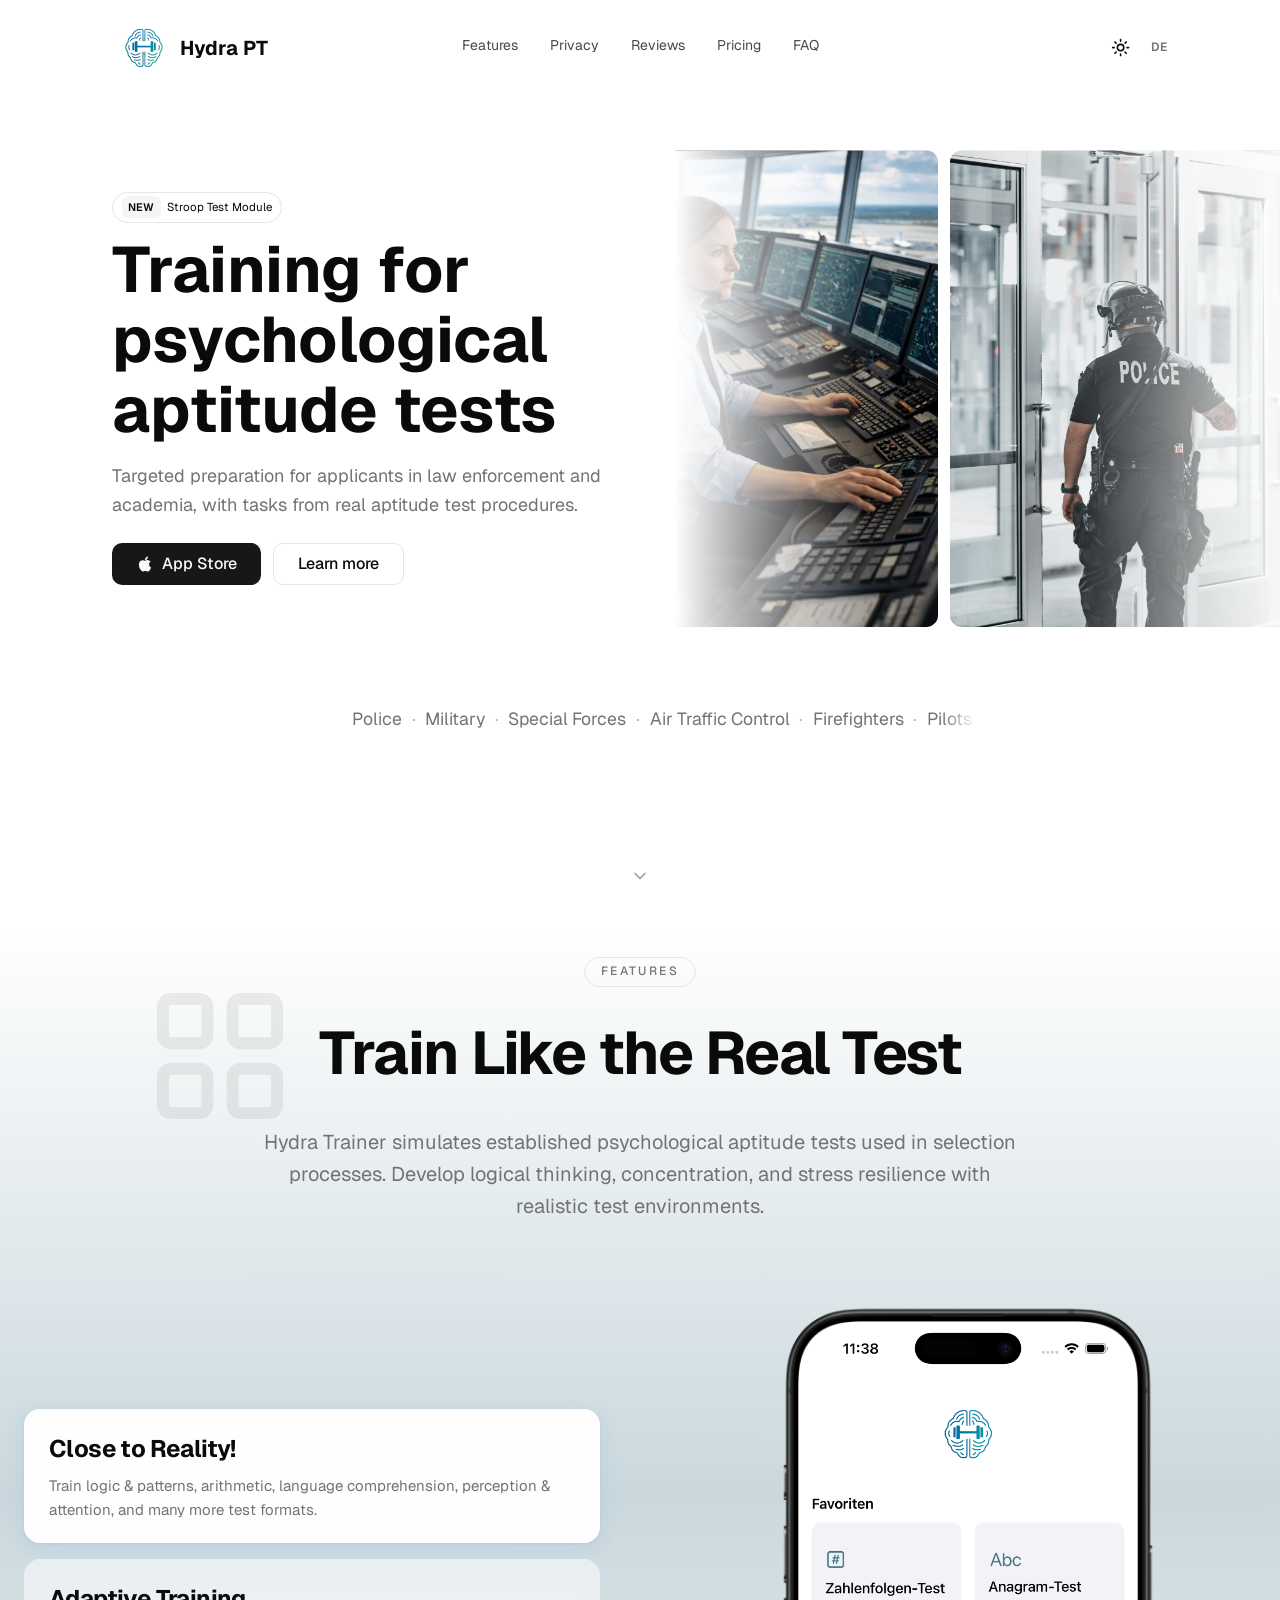
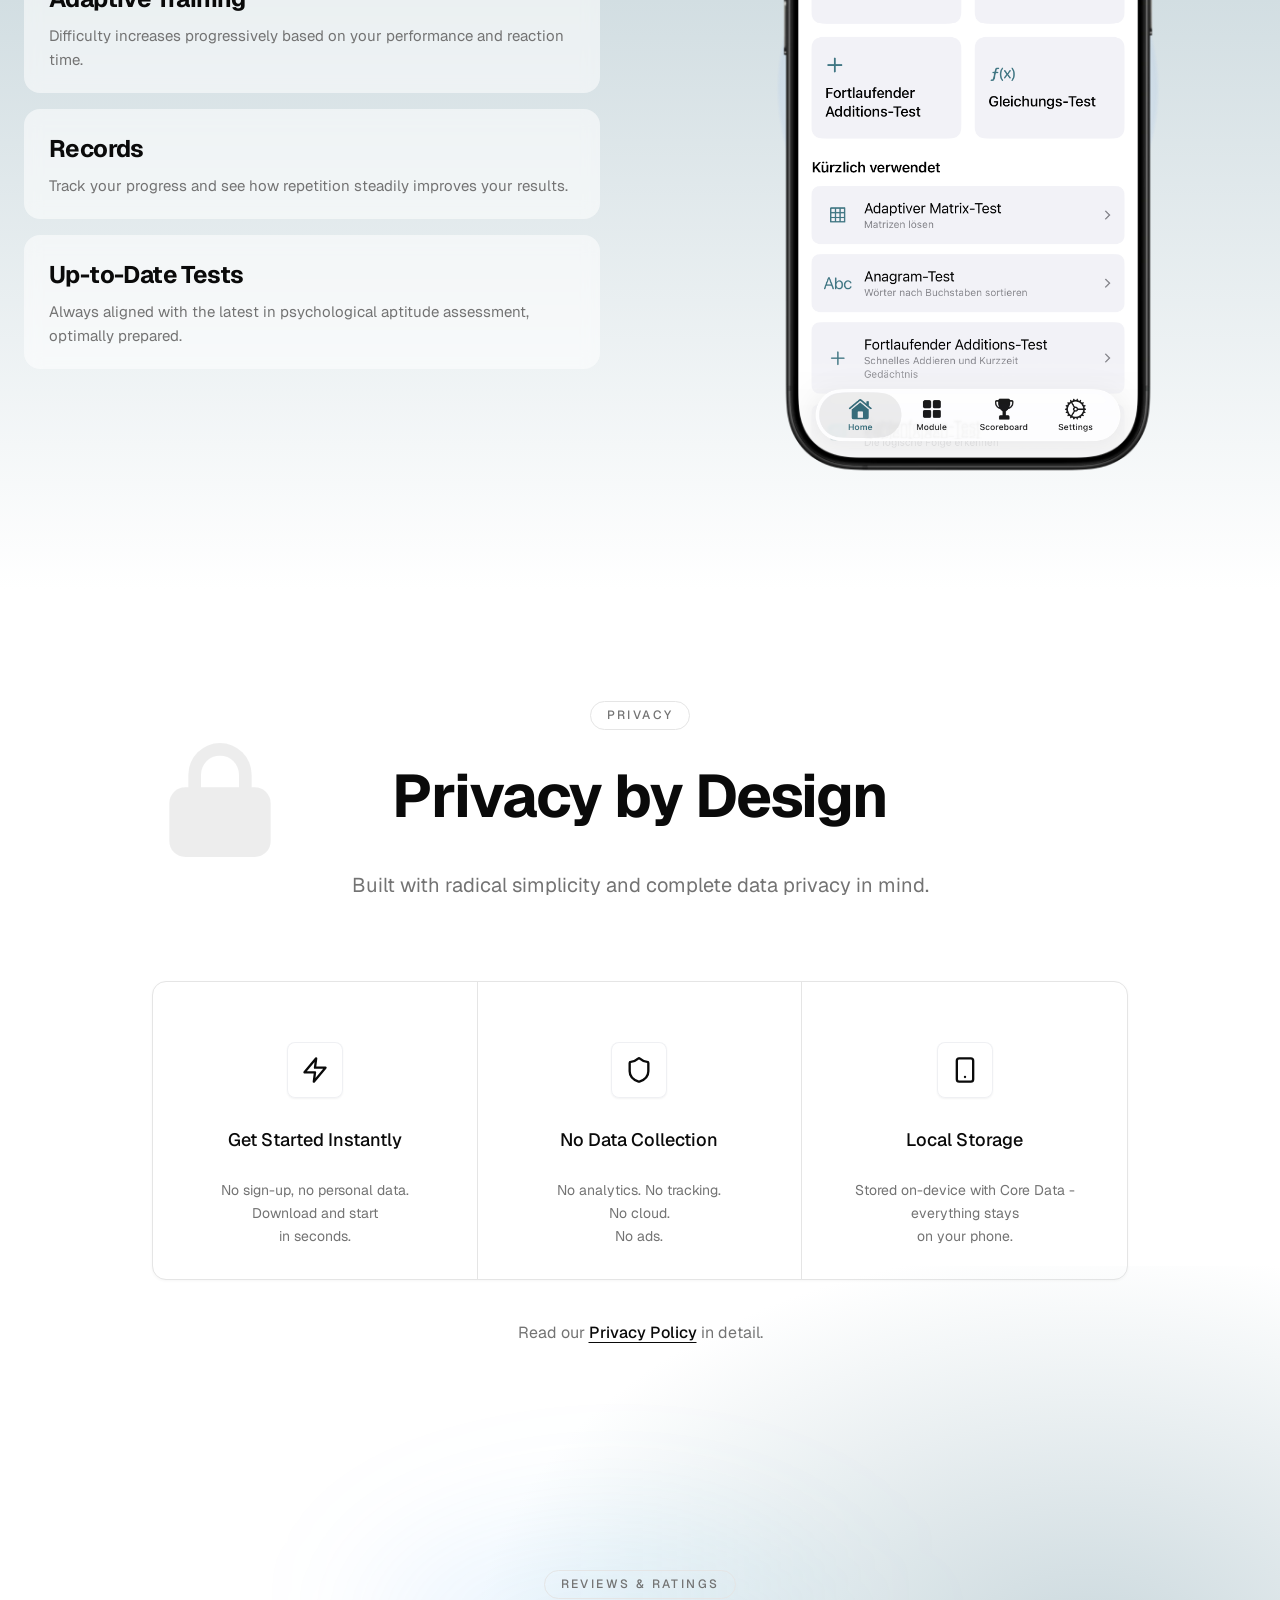
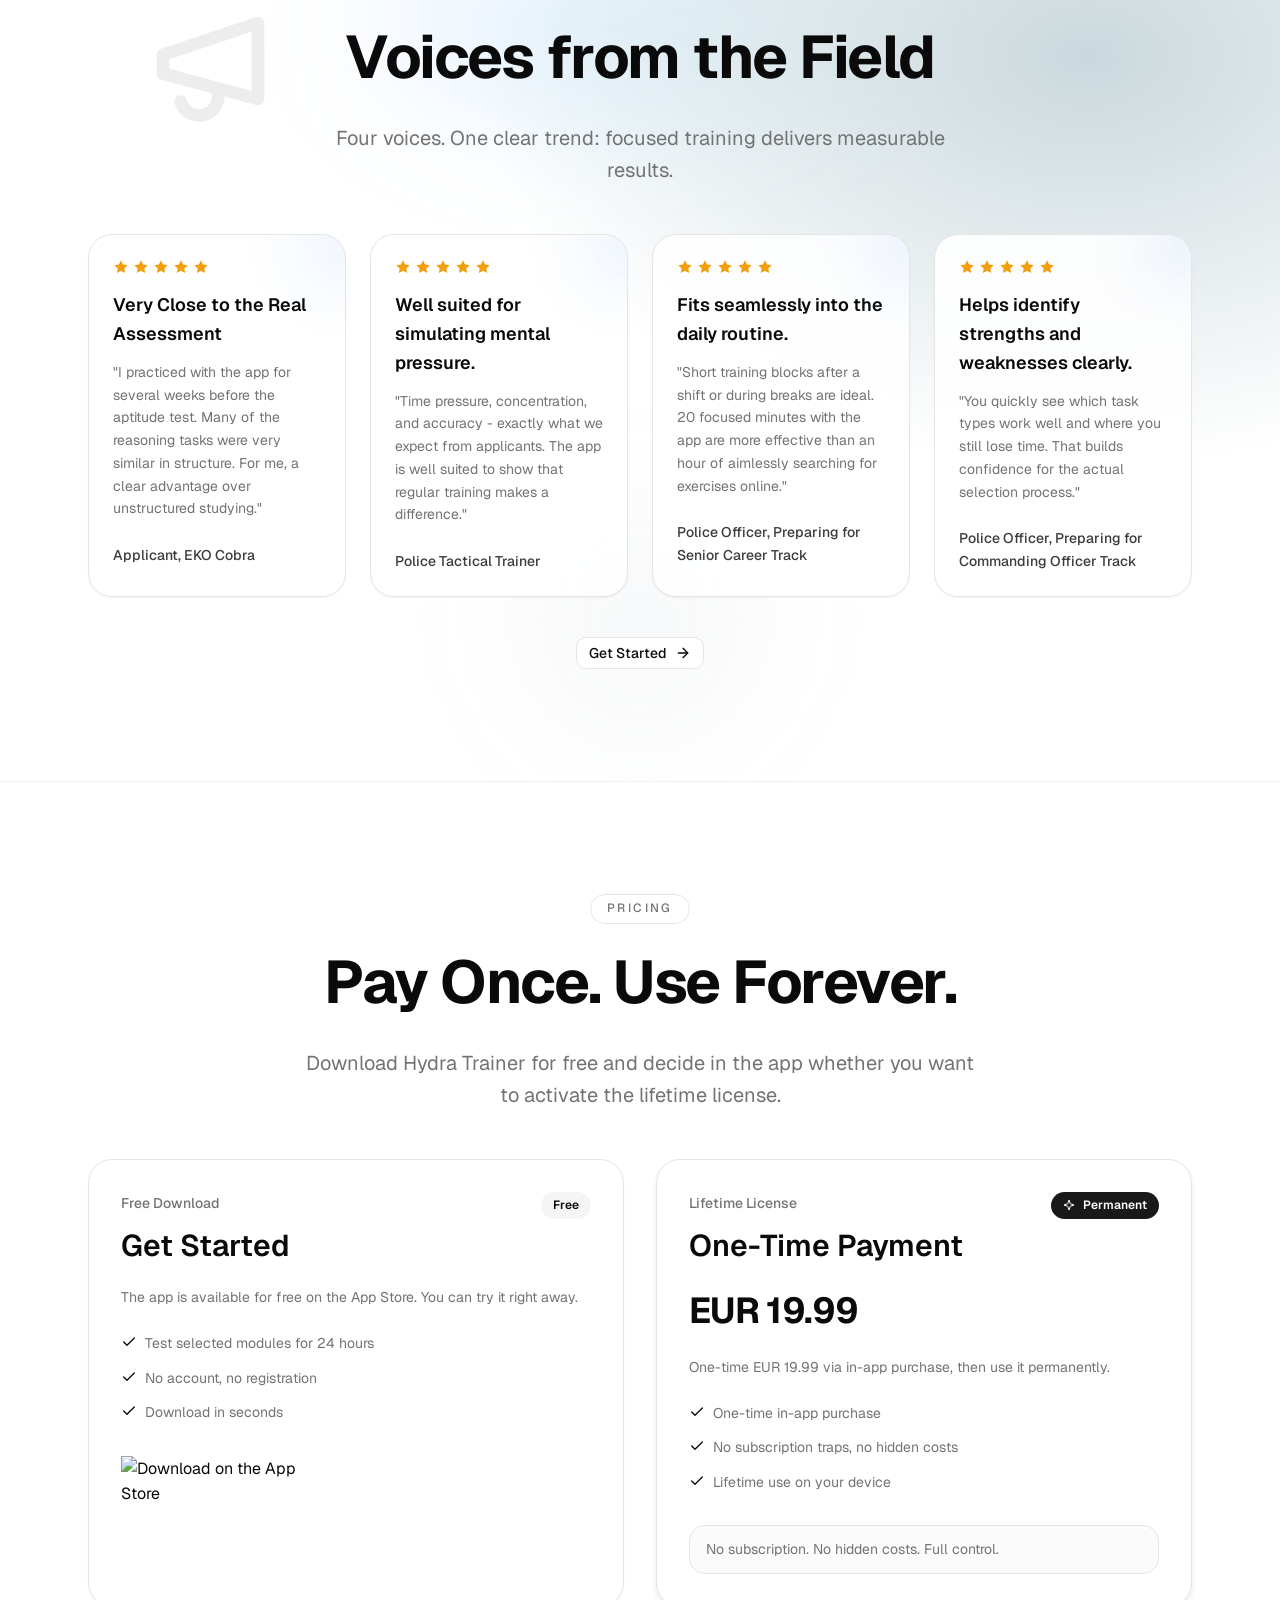
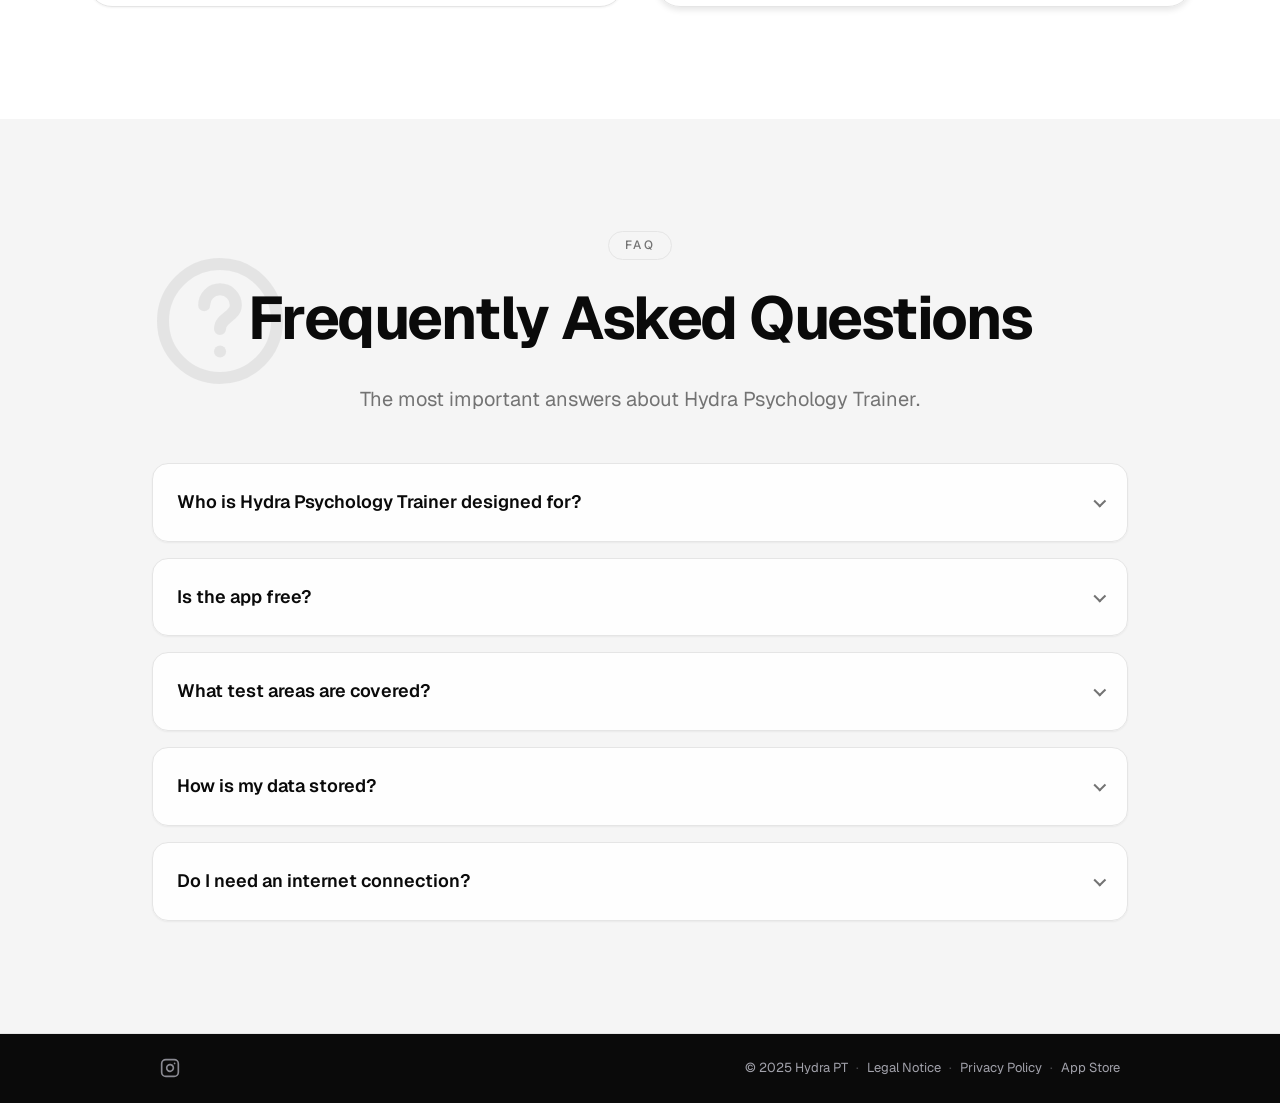
==== commit f83d7474: "refactor: simplify language toggle links and enhance mobile navigation styles for improved usability" ====
--- a/en/index.html
+++ b/en/index.html
@@ -297,7 +297,7 @@
               <svg class="sun" width="24" height="24"><use href="#icon-sun"/></svg>
               <svg class="moon" width="24" height="24"><use href="#icon-moon"/></svg>
             </button>
-            <a href="../index.html" class="btn btn-ghost btn-sm lang-toggle" aria-label="Deutsche Version">
+            <a href="../index.html" class="lang-toggle" aria-label="Deutsche Version">
               <span>DE</span>
             </a>
           </div>
@@ -317,7 +317,7 @@
                   <svg class="sun" width="24" height="24"><use href="#icon-sun"/></svg>
                   <svg class="moon" width="24" height="24"><use href="#icon-moon"/></svg>
                 </button>
-                <a href="../index.html" class="btn btn-ghost btn-sm lang-toggle" aria-label="Deutsche Version">
+                <a href="../index.html" class="lang-toggle" aria-label="Deutsche Version">
                   <span>DE</span>
                 </a>
               </div>
@@ -337,19 +337,19 @@
         <!-- Left Column -->
         <div class="hero-left">
           <!-- Badge -->
-          <div class="hero-badge anim-hidden fade-blur hero-auto-animate" style="transition-delay: 0.2s;">
+          <div class="hero-badge">
             <span class="badge-label">NEW</span>
             <span class="badge-text">Stroop Test Module</span>
           </div>
 
           <!-- Main Heading -->
-          <h1 class="hero-title anim-hidden fade-blur hero-auto-animate" style="transition-delay: 0.35s;">Training for psychological aptitude tests</h1>
+          <h1 class="hero-title">Training for psychological aptitude tests</h1>
 
           <!-- Description -->
-          <p class="hero-description anim-hidden fade-blur hero-auto-animate" style="transition-delay: 0.5s;">Targeted preparation for applicants in law enforcement and academia, with tasks from real aptitude test procedures.</p>
+          <p class="hero-description">Targeted preparation for applicants in law enforcement and academia, with tasks from real aptitude test procedures.</p>
 
           <!-- CTAs -->
-          <div class="hero-ctas anim-hidden fade-blur hero-auto-animate" style="transition-delay: 0.65s;">
+          <div class="hero-ctas">
             <a href="https://apps.apple.com/app/hydra-trainer/id6754796903" target="_blank" rel="noopener noreferrer" class="btn btn-primary hero-cta-primary">
               <svg width="18" height="18" viewBox="0 0 24 24" fill="currentColor" aria-hidden="true"><path d="M18.71 19.5c-.83 1.24-1.71 2.45-3.05 2.47-1.34.03-1.77-.79-3.29-.79-1.53 0-2 .77-3.27.82-1.31.05-2.3-1.32-3.14-2.53C4.25 17 2.94 12.45 4.7 9.39c.87-1.52 2.43-2.48 4.12-2.51 1.28-.02 2.5.87 3.29.87.78 0 2.26-1.07 3.8-.91.65.03 2.47.26 3.64 1.98-.09.06-2.17 1.28-2.15 3.81.03 3.02 2.65 4.03 2.68 4.04-.03.07-.42 1.44-1.38 2.83M13 3.5c.73-.83 1.94-1.46 2.94-1.5.13 1.17-.34 2.35-1.04 3.19-.69.85-1.83 1.51-2.95 1.42-.15-1.15.41-2.35 1.05-3.11z"/></svg>
               <span>App Store</span>
@@ -363,43 +363,53 @@
 
         <!-- Right Column - Image Gallery -->
         <div class="hero-right">
-          <div class="hero-gallery anim-hidden fade-blur hero-auto-animate" style="transition-delay: 0.5s;">
-            <!-- Gallery Grid (CSS-only seamless loop, items duplicated for wrap) -->
+          <div class="hero-gallery">
             <div class="gallery-grid">
               <div class="gallery-item">
-                <img src="../assets/hero gallery images/soldier.webp" alt="Military" width="240" height="320" loading="eager">
-              </div>
-              <div class="gallery-item">
-                <img src="../assets/hero gallery images/pilot.webp" alt="Pilots" width="240" height="320" loading="eager">
-              </div>
-              <div class="gallery-item">
-                <img src="../assets/hero gallery images/special forces.webp" alt="Special Forces" width="240" height="320" loading="eager">
-              </div>
-              <div class="gallery-item">
                 <img src="../assets/hero gallery images/airtraffic controller.webp" alt="Air Traffic Control" width="240" height="320" loading="eager">
               </div>
               <div class="gallery-item">
                 <img src="../assets/hero gallery images/police officer.webp" alt="Police" width="240" height="320" loading="eager">
               </div>
-              <div class="gallery-item" aria-hidden="true">
-                <img src="../assets/hero gallery images/soldier.webp" alt="" width="240" height="320" loading="lazy">
-              </div>
-              <div class="gallery-item" aria-hidden="true">
-                <img src="../assets/hero gallery images/pilot.webp" alt="" width="240" height="320" loading="lazy">
-              </div>
-              <div class="gallery-item" aria-hidden="true">
-                <img src="../assets/hero gallery images/special forces.webp" alt="" width="240" height="320" loading="lazy">
-              </div>
-              <div class="gallery-item" aria-hidden="true">
-                <img src="../assets/hero gallery images/airtraffic controller.webp" alt="" width="240" height="320" loading="lazy">
-              </div>
-              <div class="gallery-item" aria-hidden="true">
-                <img src="../assets/hero gallery images/police officer.webp" alt="" width="240" height="320" loading="lazy">
-              </div>
-            </div>
-          </div>
-        </div>
-      </div>
+            </div>
+          </div>
+        </div>
+      </div>
+
+      <!-- Profession / field marquee -->
+      <div class="hero-marquee" aria-label="Fields using aptitude tests">
+        <div class="hero-marquee-track">
+          <span class="hero-marquee-item">Police</span>
+          <span class="hero-marquee-item">Military</span>
+          <span class="hero-marquee-item">Special Forces</span>
+          <span class="hero-marquee-item">Air Traffic Control</span>
+          <span class="hero-marquee-item">Firefighters</span>
+          <span class="hero-marquee-item">Pilots</span>
+          <span class="hero-marquee-item">Medicine</span>
+          <span class="hero-marquee-item">Psychology</span>
+          <span class="hero-marquee-item">Pharmacy</span>
+          <span class="hero-marquee-item">Dentistry</span>
+          <span class="hero-marquee-item">Corrections</span>
+          <!-- duplicate for seamless loop -->
+          <span class="hero-marquee-item">Police</span>
+          <span class="hero-marquee-item">Military</span>
+          <span class="hero-marquee-item">Special Forces</span>
+          <span class="hero-marquee-item">Air Traffic Control</span>
+          <span class="hero-marquee-item">Firefighters</span>
+          <span class="hero-marquee-item">Pilots</span>
+          <span class="hero-marquee-item">Medicine</span>
+          <span class="hero-marquee-item">Psychology</span>
+          <span class="hero-marquee-item">Pharmacy</span>
+          <span class="hero-marquee-item">Dentistry</span>
+          <span class="hero-marquee-item">Corrections</span>
+        </div>
+      </div>
+
+      <!-- Scroll indicator -->
+      <a href="#features" class="hero-scroll-hint" aria-label="Scroll down">
+        <svg width="20" height="20" viewBox="0 0 24 24" fill="none" stroke="currentColor" stroke-width="2" stroke-linecap="round" stroke-linejoin="round"><path d="M6 9l6 6 6-6"/></svg>
+      </a>
+
     </section>
 
     <!-- ============================
@@ -817,12 +827,12 @@
           <svg width="20" height="20" aria-hidden="true"><use href="#icon-instagram"/></svg>
         </a>
         <div class="footer-links">
-          <span>&copy; 2025 Hydra PT</span>
-          <span class="footer-dot">&middot;</span>
+          <span>© 2025 Hydra PT</span>
+          <span class="footer-dot">·</span>
           <a href="impress.html" target="_blank" rel="noopener noreferrer">Legal Notice</a>
-          <span class="footer-dot">&middot;</span>
+          <span class="footer-dot">·</span>
           <a href="privacy-policy.html" target="_blank" rel="noopener noreferrer">Privacy Policy</a>
-          <span class="footer-dot">&middot;</span>
+          <span class="footer-dot">·</span>
           <a href="https://apps.apple.com/app/hydra-trainer/id6754796903" target="_blank" rel="noopener noreferrer">App Store</a>
         </div>
       </div>
--- a/styles.css
+++ b/styles.css
@@ -200,8 +200,11 @@
 }
 .nav-desktop-menu ul { display: flex; gap: 2rem; font-size: 0.875rem; }
 .nav-desktop-menu a {
+  color: oklch(0.4 0 0);
+  transition: color var(--duration-fast);
+}
+.dark .nav-desktop-menu a {
   color: var(--muted-foreground);
-  transition: color var(--duration-fast);
 }
 .nav-desktop-menu a:hover { color: var(--accent-foreground); }
 
@@ -216,7 +219,7 @@
 /* Mobile menu toggle */
 .mobile-menu-btn {
   position: relative;
-  z-index: 20;
+  z-index: 50;
   padding: 0.625rem;
   margin: 0;
 }
@@ -231,27 +234,40 @@
 .mobile-menu-btn.active .icon-menu { opacity: 0; transform: rotate(180deg) scale(0); }
 .mobile-menu-btn.active .icon-close { opacity: 1; transform: rotate(0) scale(1); }
 
-/* Mobile menu dropdown */
+/* Mobile menu overlay */
 .nav-mobile-panel {
   display: none;
-  background: var(--background);
-  border-radius: 1.5rem;
-  border: 1px solid var(--border);
-  padding: 1.5rem;
-  box-shadow: 0 25px 50px -12px rgb(0 0 0 / 0.08);
-  margin-bottom: 1.5rem;
-  width: 100%;
-}
-.nav-mobile-panel.open { display: block; }
-.nav-mobile-panel ul { display: flex; flex-direction: column; gap: 1.5rem; font-size: 1.25rem; text-align: center; }
+  position: fixed;
+  inset: 0;
+  z-index: 40;
+  background: color-mix(in srgb, var(--background) 85%, transparent);
+  backdrop-filter: blur(20px);
+  -webkit-backdrop-filter: blur(20px);
+  flex-direction: column;
+  align-items: center;
+  justify-content: center;
+  gap: 2rem;
+  padding: 2rem;
+}
+.dark .nav-mobile-panel {
+  background: color-mix(in srgb, #000 85%, transparent);
+}
+.nav-mobile-panel.open { display: flex; }
+.nav-mobile-panel ul { display: flex; flex-direction: column; gap: 2rem; font-size: 1.5rem; text-align: center; }
 .nav-mobile-panel a {
   color: var(--muted-foreground);
   transition: color var(--duration-fast);
 }
 .nav-mobile-panel a:hover { color: var(--accent-foreground); }
 .nav-mobile-panel a.btn-primary { color: var(--primary-foreground); }
-.nav-mobile-actions { margin-top: 1.5rem; display: flex; flex-direction: column; gap: 1rem; }
-.nav-mobile-bottom { display: flex; align-items: center; justify-content: space-between; gap: 1rem; flex-direction: row-reverse; }
+.nav-mobile-actions { margin-top: 1rem; display: flex; flex-direction: column; gap: 1rem; }
+.nav-mobile-bottom { display: flex; align-items: center; justify-content: center; gap: 1.5rem; }
+.nav-mobile-bottom .btn-icon {
+  width: 2.25rem;
+  height: 2.25rem;
+  padding: 0;
+  justify-content: center;
+}
 
 /* ============================================
    BUTTONS
@@ -436,7 +452,12 @@
   margin: 0 0 1rem 0;
 }
 .dark .hero-title {
-  color: rgb(235 235 238 / 0.9);
+  background: linear-gradient(to bottom, rgb(244 244 245 / 0.95), rgb(228 228 231 / 0.92) 70%, rgb(161 161 170 / 0.85));
+  -webkit-background-clip: text;
+  background-clip: text;
+  color: transparent;
+  -webkit-text-fill-color: transparent;
+  filter: drop-shadow(0 1px 0 rgba(255,255,255,0.35));
 }
 
 .hero-description {
@@ -445,6 +466,39 @@
   line-height: 1.6;
   max-width: 500px;
   margin: 0 0 1.5rem 0;
+}
+
+/* Hero marquee / ticker */
+.hero-marquee {
+  overflow: hidden;
+  position: relative;
+  max-width: 42rem;
+  margin: 90px auto 0;
+  padding: 30px 3rem 0;
+  -webkit-mask-image: linear-gradient(to right, transparent, black 5%, black 95%, transparent);
+  mask-image: linear-gradient(to right, transparent, black 5%, black 95%, transparent);
+}
+.hero-marquee-track {
+  display: flex;
+  align-items: center;
+  gap: 0;
+  width: max-content;
+  animation: marquee-scroll 25s linear infinite;
+}
+.hero-marquee-item {
+  flex-shrink: 0;
+  font-size: 1.1rem;
+  color: var(--muted-foreground);
+  white-space: nowrap;
+}
+.hero-marquee-item::after {
+  content: '\00B7';
+  margin: 0 0.6rem;
+  opacity: 0.5;
+}
+@keyframes marquee-scroll {
+  0% { transform: translateX(0); }
+  100% { transform: translateX(-50%); }
 }
 
 .hero-ctas {
@@ -1204,21 +1258,14 @@
 .lang-toggle {
   display: inline-flex;
   align-items: center;
-  gap: 0.375rem;
-  border-radius: var(--radius);
-  border: 1px solid var(--border);
-  padding: 0.25rem 0.625rem;
   font-size: 0.75rem;
   font-weight: 600;
   letter-spacing: 0.05em;
+  color: var(--muted-foreground);
+  transition: color var(--duration-fast);
+}
+.lang-toggle:hover {
   color: var(--foreground);
-  background: var(--background);
-  transition: all var(--duration-fast);
-  height: 2rem;
-}
-.lang-toggle:hover {
-  background: var(--accent);
-  color: var(--accent-foreground);
 }
 
 
@@ -1382,6 +1429,8 @@
    ============================================ */
 @media (max-width: 767px) {
 
+  .features-sticky-wrap { gap: 0; }
+
   /* -- Features Carousel -- */
   .features-steps-col {
     display: flex;
@@ -1404,6 +1453,8 @@
     background: rgba(255,255,255,0.92);
     border: 1px solid var(--border);
     box-shadow: 0 2px 8px rgba(0,0,0,0.04);
+    display: flex;
+    flex-direction: column;
   }
   .dark .feature-step {
     background: rgba(255,255,255,0.06);
@@ -1417,6 +1468,8 @@
   .feature-step-mockup {
     display: flex;
     justify-content: center;
+    align-items: center;
+    flex: 1;
     margin-top: 1.25rem;
   }
   .feature-step-mockup .phone-mockup {
@@ -1487,11 +1540,26 @@
     scroll-snap-align: center;
   }
 
-  /* -- Mobile Spacing Optimizations -- */
-  .hero-section { padding: 2rem 1rem; }
-  .hero-container { gap: 2rem; }
-  .hero-title { font-size: clamp(1.5rem, 5.5vw, 2.25rem); }
-  .hero-description { font-size: 1rem; }
+  /* -- Mobile Hero -- */
+  .hero-section { padding: 2rem 1rem; padding-bottom: 6rem; }
+  .hero-container { gap: 2rem; padding: 0 1.5rem; }
+  .hero-left {
+    text-align: center;
+    align-items: center;
+  }
+  .hero-badge {
+    font-size: 0.6rem;
+    padding: 0.15rem 0.4rem;
+    gap: 0.3rem;
+    margin-bottom: 0.5rem;
+  }
+  .badge-label {
+    font-size: 0.56rem;
+    padding: 0.1rem 0.3rem;
+  }
+  .hero-title { font-size: clamp(1.75rem, 7vw, 2.5rem); }
+  .hero-description { font-size: 1.05rem; max-width: 100%; }
+  .hero-ctas { justify-content: center; flex-direction: column; align-items: center; }
   .hero-appstore img { height: 48px; }
 
   /* Navbar mobile background */
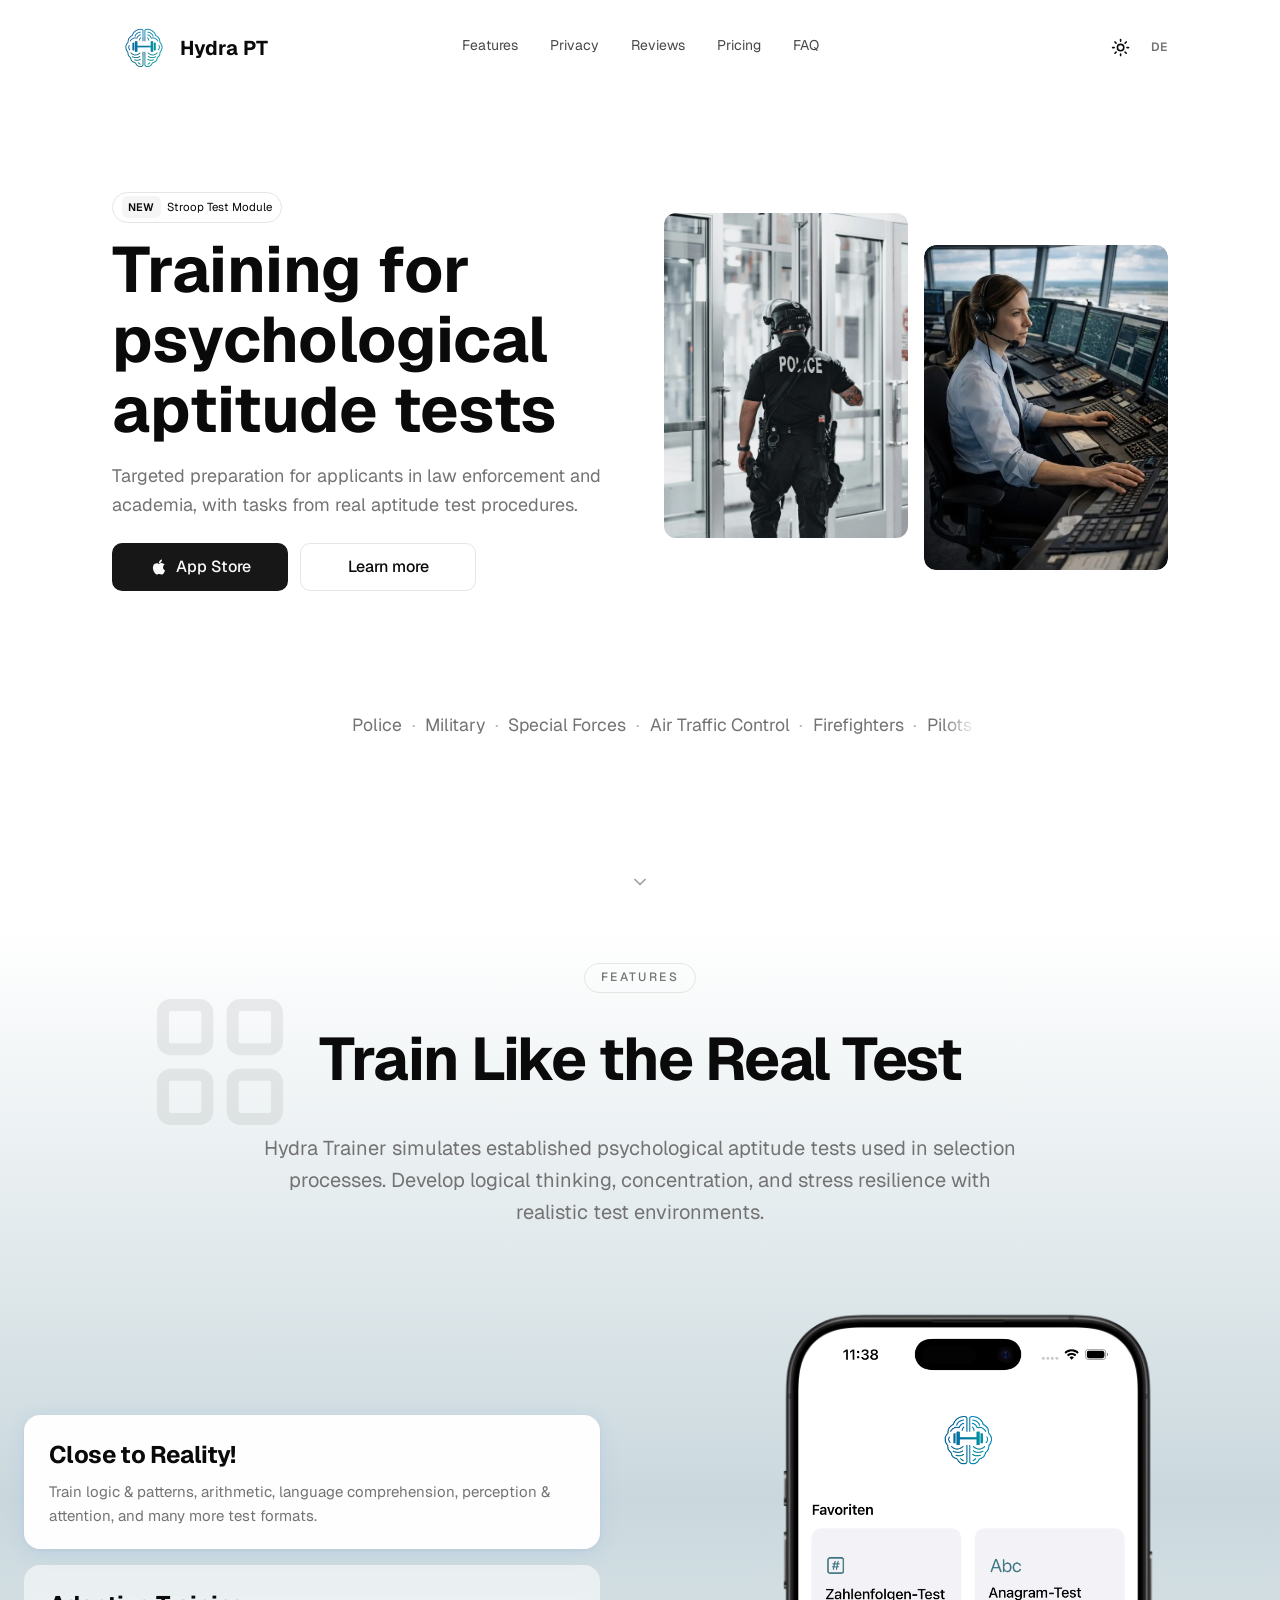
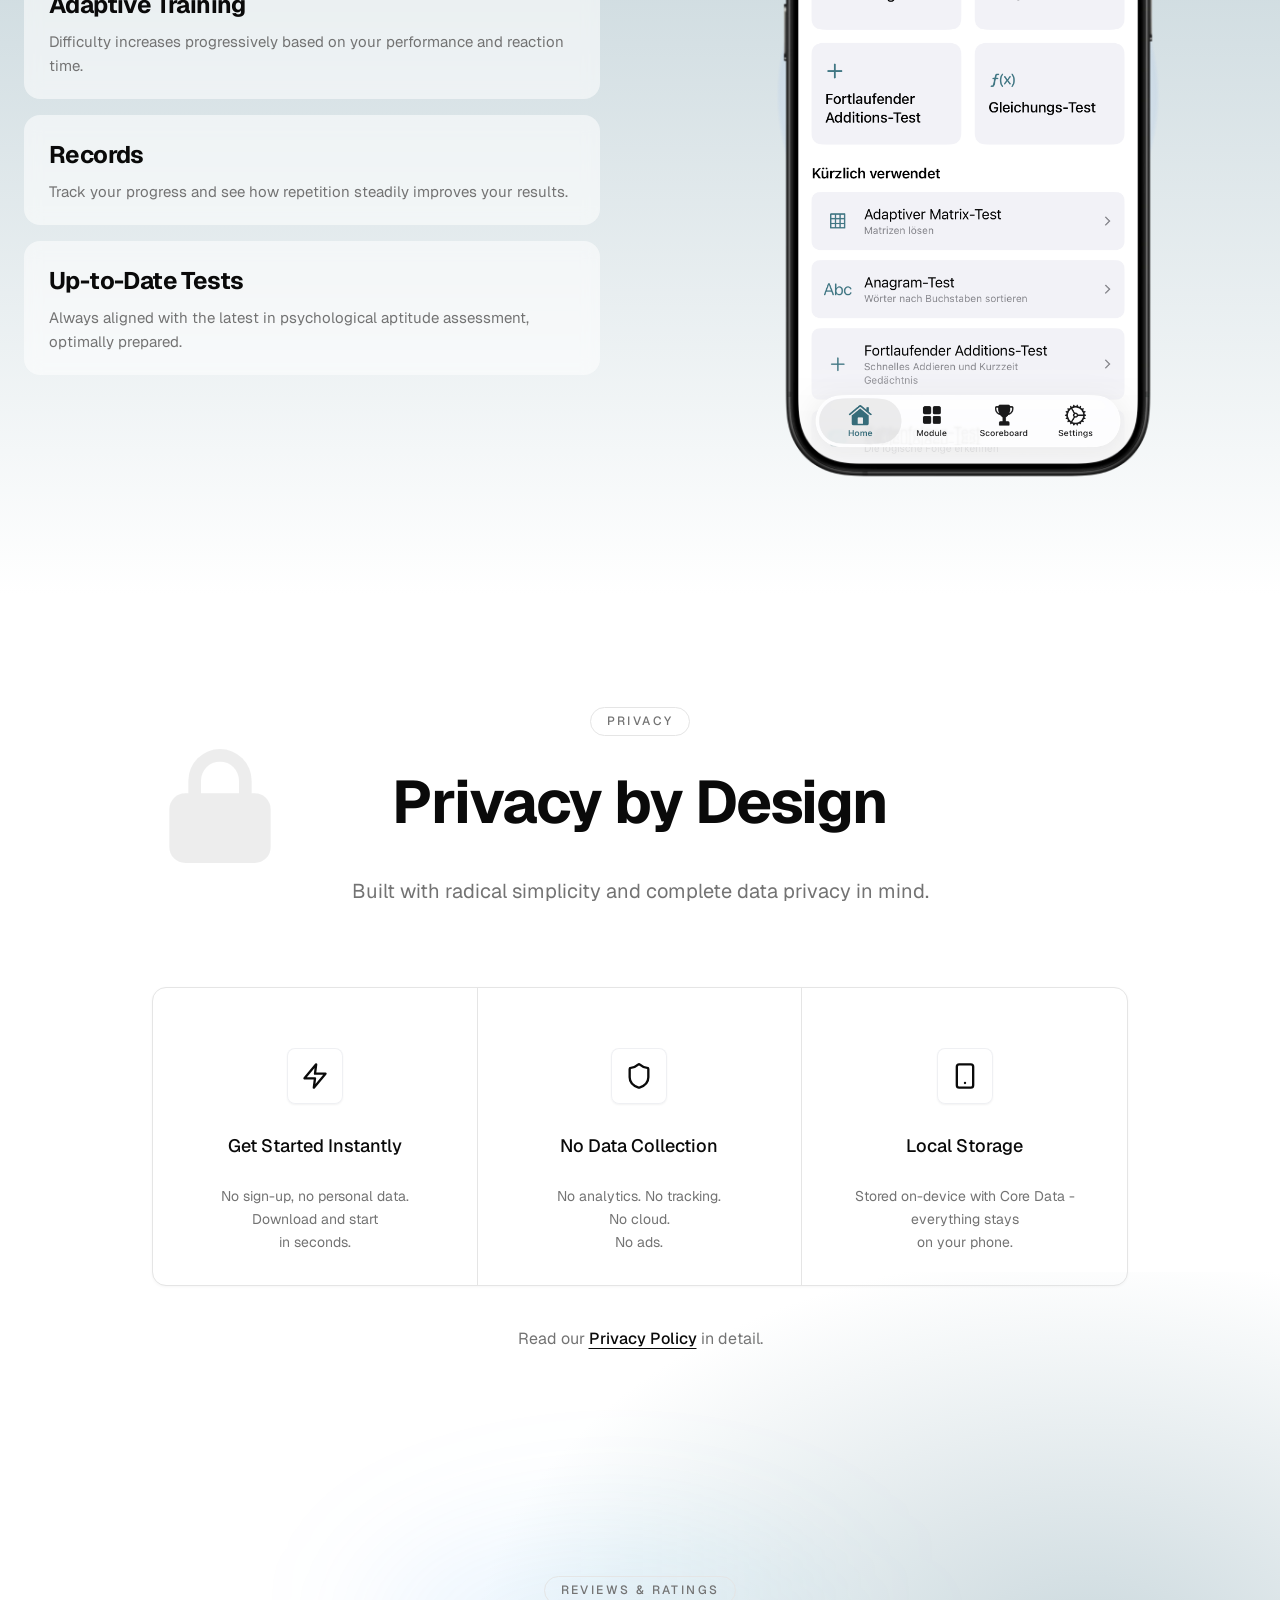
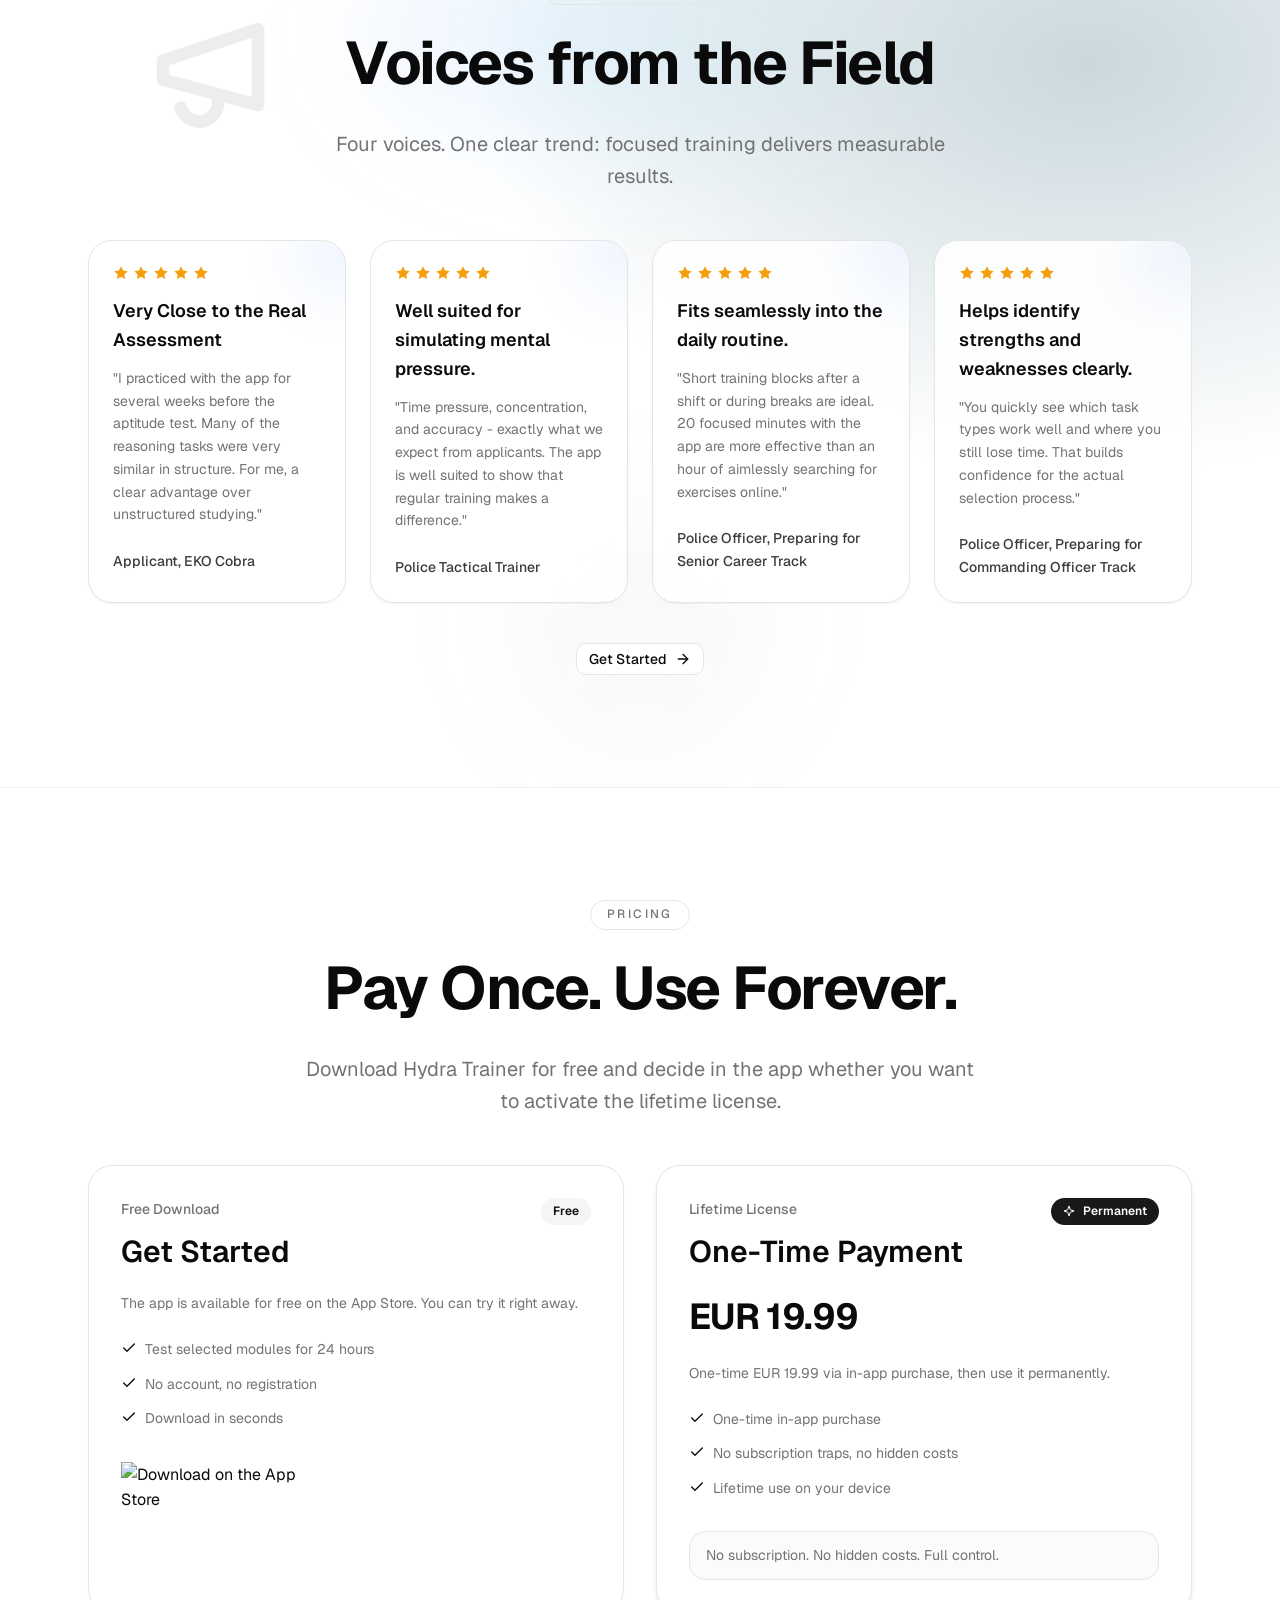
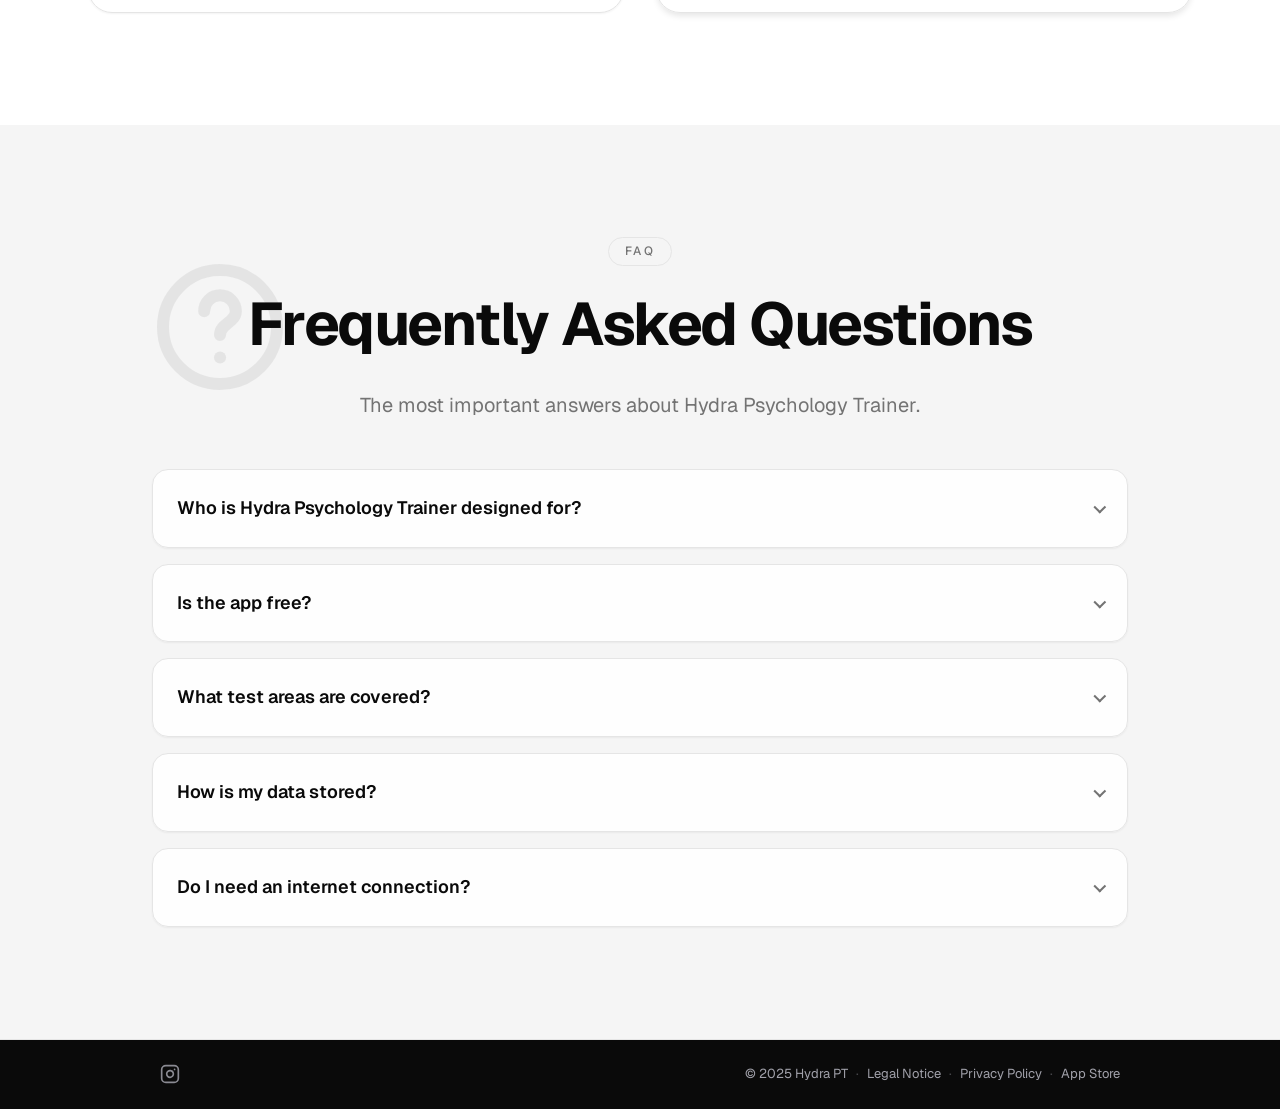
==== commit 905701ac: "Refactor code structure for improved readability and maintainability" ====
--- a/en/index.html
+++ b/en/index.html
@@ -366,10 +366,10 @@
           <div class="hero-gallery">
             <div class="gallery-grid">
               <div class="gallery-item">
-                <img src="../assets/hero gallery images/airtraffic controller.webp" alt="Air Traffic Control" width="240" height="320" loading="eager">
+                <img src="../assets/hero gallery images/police officer.webp" alt="Police" width="240" height="320" loading="eager">
               </div>
               <div class="gallery-item">
-                <img src="../assets/hero gallery images/police officer.webp" alt="Police" width="240" height="320" loading="eager">
+                <img src="../assets/hero gallery images/airtraffic.webp" alt="Air Traffic Control" width="240" height="320" loading="eager">
               </div>
             </div>
           </div>
--- a/styles.css
+++ b/styles.css
@@ -316,7 +316,7 @@
 .hero-section {
   background: var(--background);
   position: relative;
-  padding: 12rem 0 2rem 0;
+  padding: 7rem 0;
   min-height: 100vh;
   display: flex;
   flex-direction: column;
@@ -510,8 +510,13 @@
 .hero-cta-primary,
 .hero-cta-secondary {
   padding: 0.75rem 1.5rem;
-  height: auto;
+  height: 3rem;
+  min-width: 11rem;
   font-size: 1rem;
+  box-sizing: border-box;
+}
+.hero-cta-primary {
+  border: 1px solid transparent;
 }
 .hero-cta-primary svg {
   flex-shrink: 0;
@@ -548,40 +553,27 @@
 .hero-gallery {
   position: relative;
   width: 100%;
-  overflow: hidden;
+  overflow: visible;
 }
 
 .gallery-grid {
   display: flex;
-  gap: 0.75rem;
-  height: 100%;
-  margin-left: -15%;
+  gap: 1rem;
+  align-items: start;
+  position: relative;
+  margin-left: 0;
+}
+
+.gallery-item:nth-child(2) {
+  margin-top: 2rem;
 }
 
 .gallery-item {
   flex: 1;
-}
-
-/* Gradient fades on gallery edges */
-.hero-gallery::before,
-.hero-gallery::after {
-  content: '';
-  position: absolute;
-  top: 0;
-  bottom: 0;
-  width: 30%;
-  z-index: 2;
-  pointer-events: none;
-}
-.hero-gallery::before {
-  left: 0;
-  background: linear-gradient(to right, var(--background), transparent);
-}
-.hero-gallery::after {
-  right: 0;
-  width: 40%;
-  background: linear-gradient(to left, var(--background), transparent);
-}
+  overflow: hidden;
+  border-radius: calc(var(--radius) + 2px);
+}
+
 
 .gallery-item img {
   width: 100%;
@@ -590,6 +582,10 @@
   object-fit: cover;
   display: block;
   border-radius: calc(var(--radius) + 2px);
+}
+
+.gallery-item:first-child img {
+  transform: scale(1.05);
 }
 
 .profession-label {
@@ -611,21 +607,21 @@
     overflow: hidden;
   }
   .hero-container {
-    grid-template-columns: 1fr;
+    grid-template-columns: 1fr 1fr;
     position: relative;
   }
   .hero-left {
     position: relative;
     z-index: 10;
-    max-width: 55%;
+    max-width: 100%;
   }
   .hero-right {
     display: block;
-    position: absolute;
-    top: 50%;
-    transform: translateY(-50%);
-    right: -8%;
-    width: 55%;
+    position: relative;
+    top: auto;
+    right: auto;
+    transform: none;
+    width: 100%;
   }
   .hero-logo-area { margin-top: 6rem; }
   .hero-logo-inner { max-width: 54rem; }
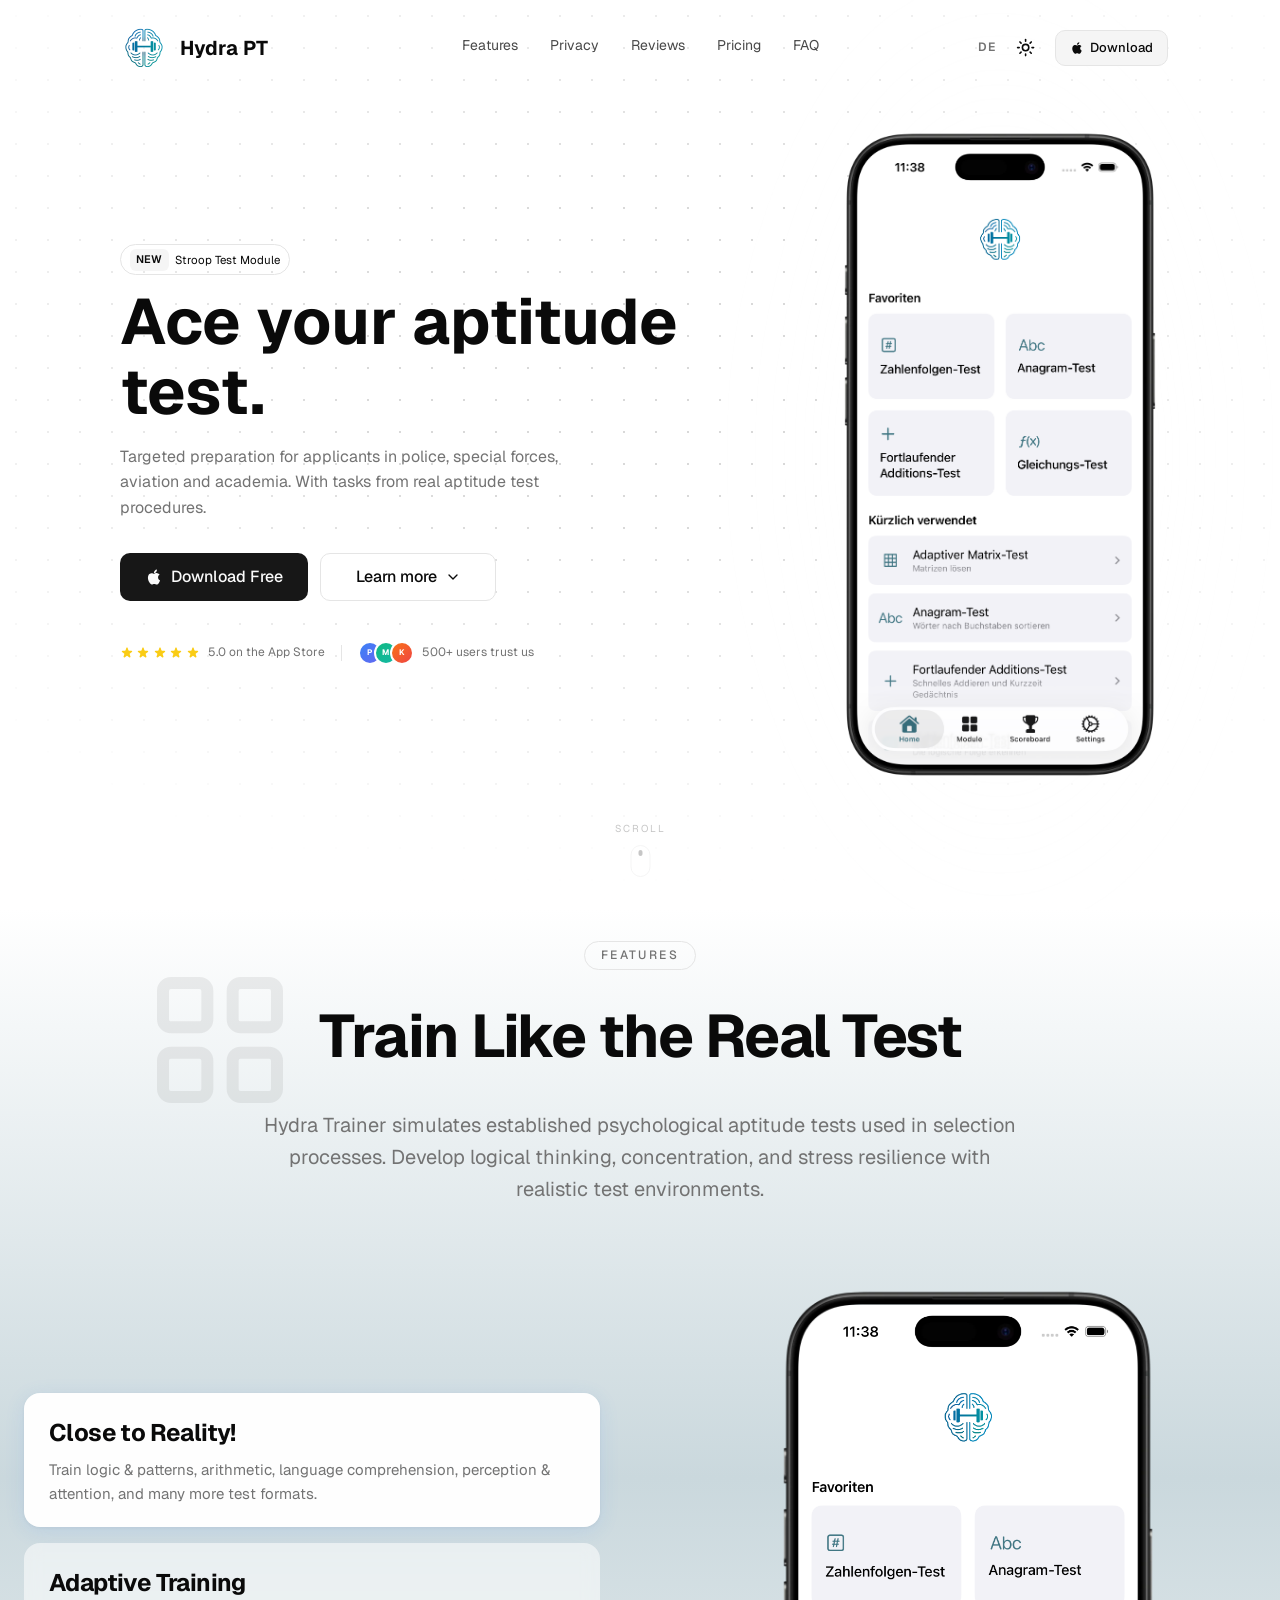
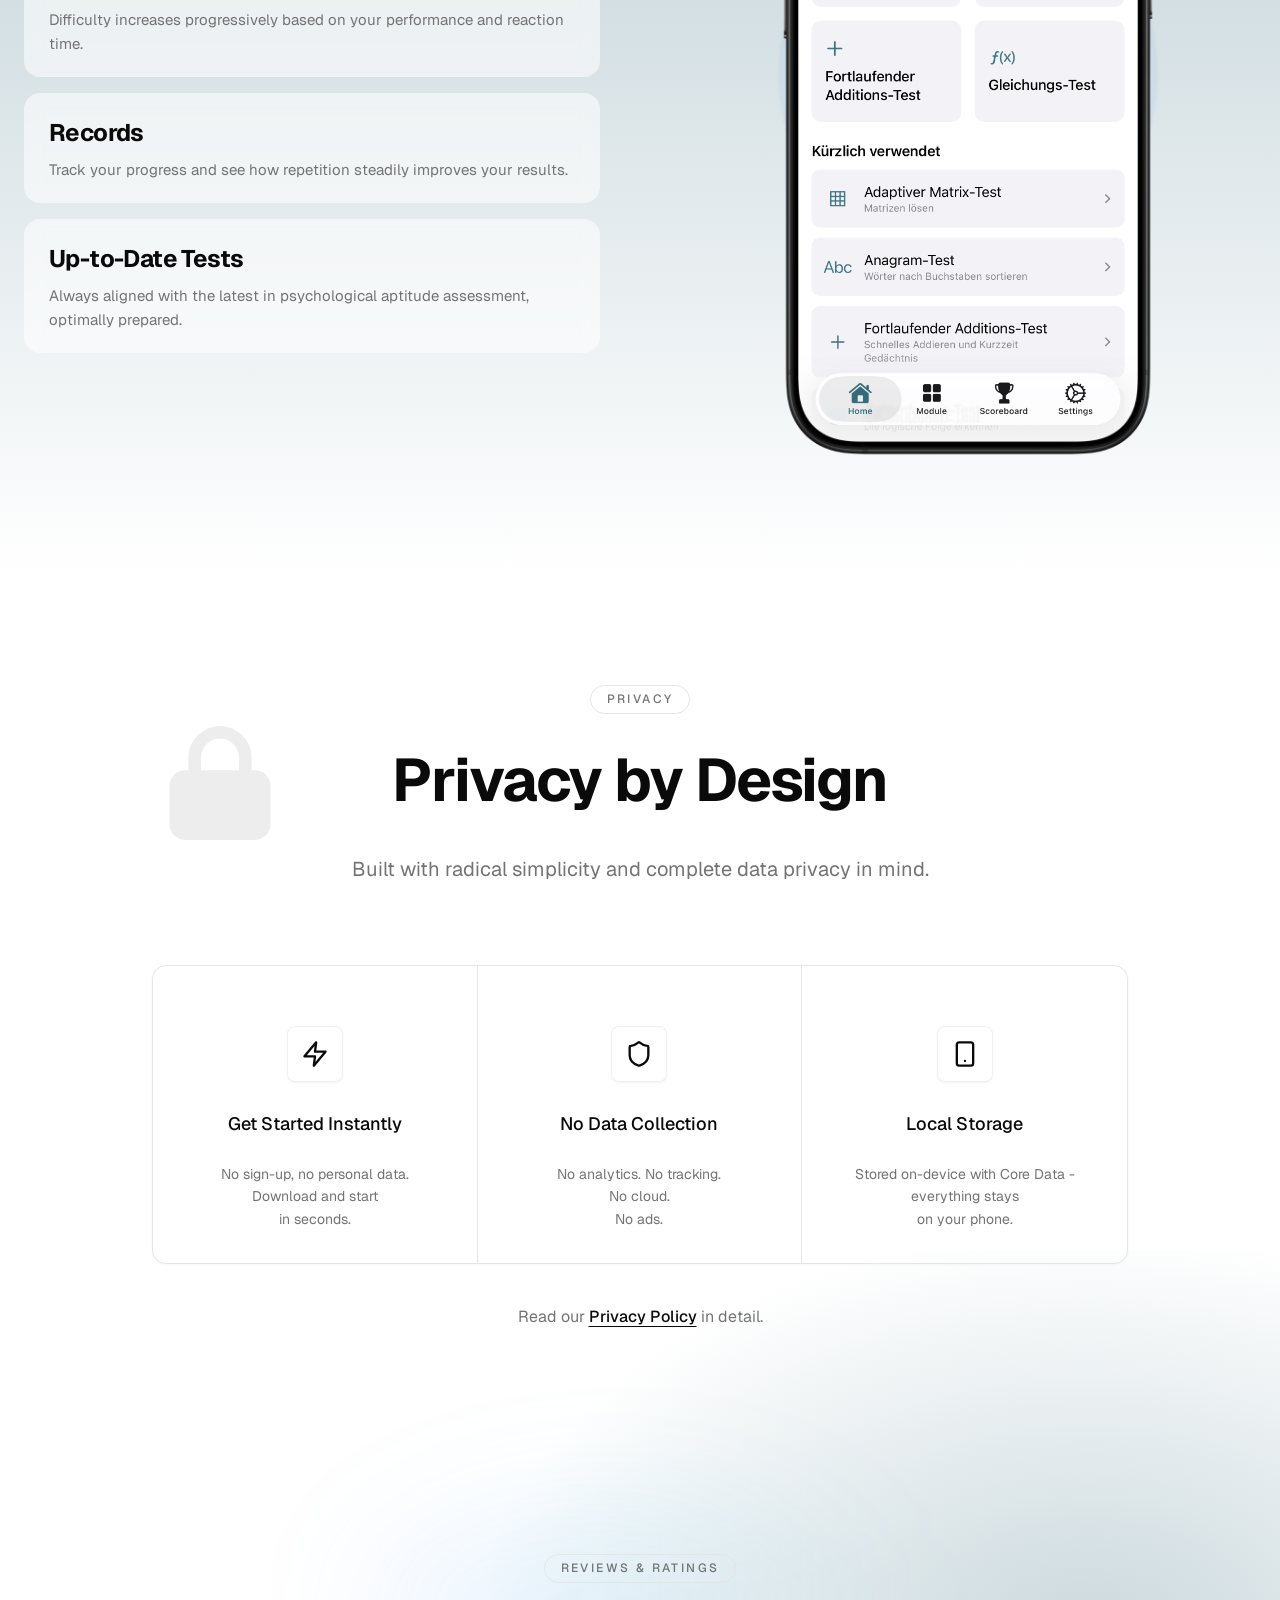
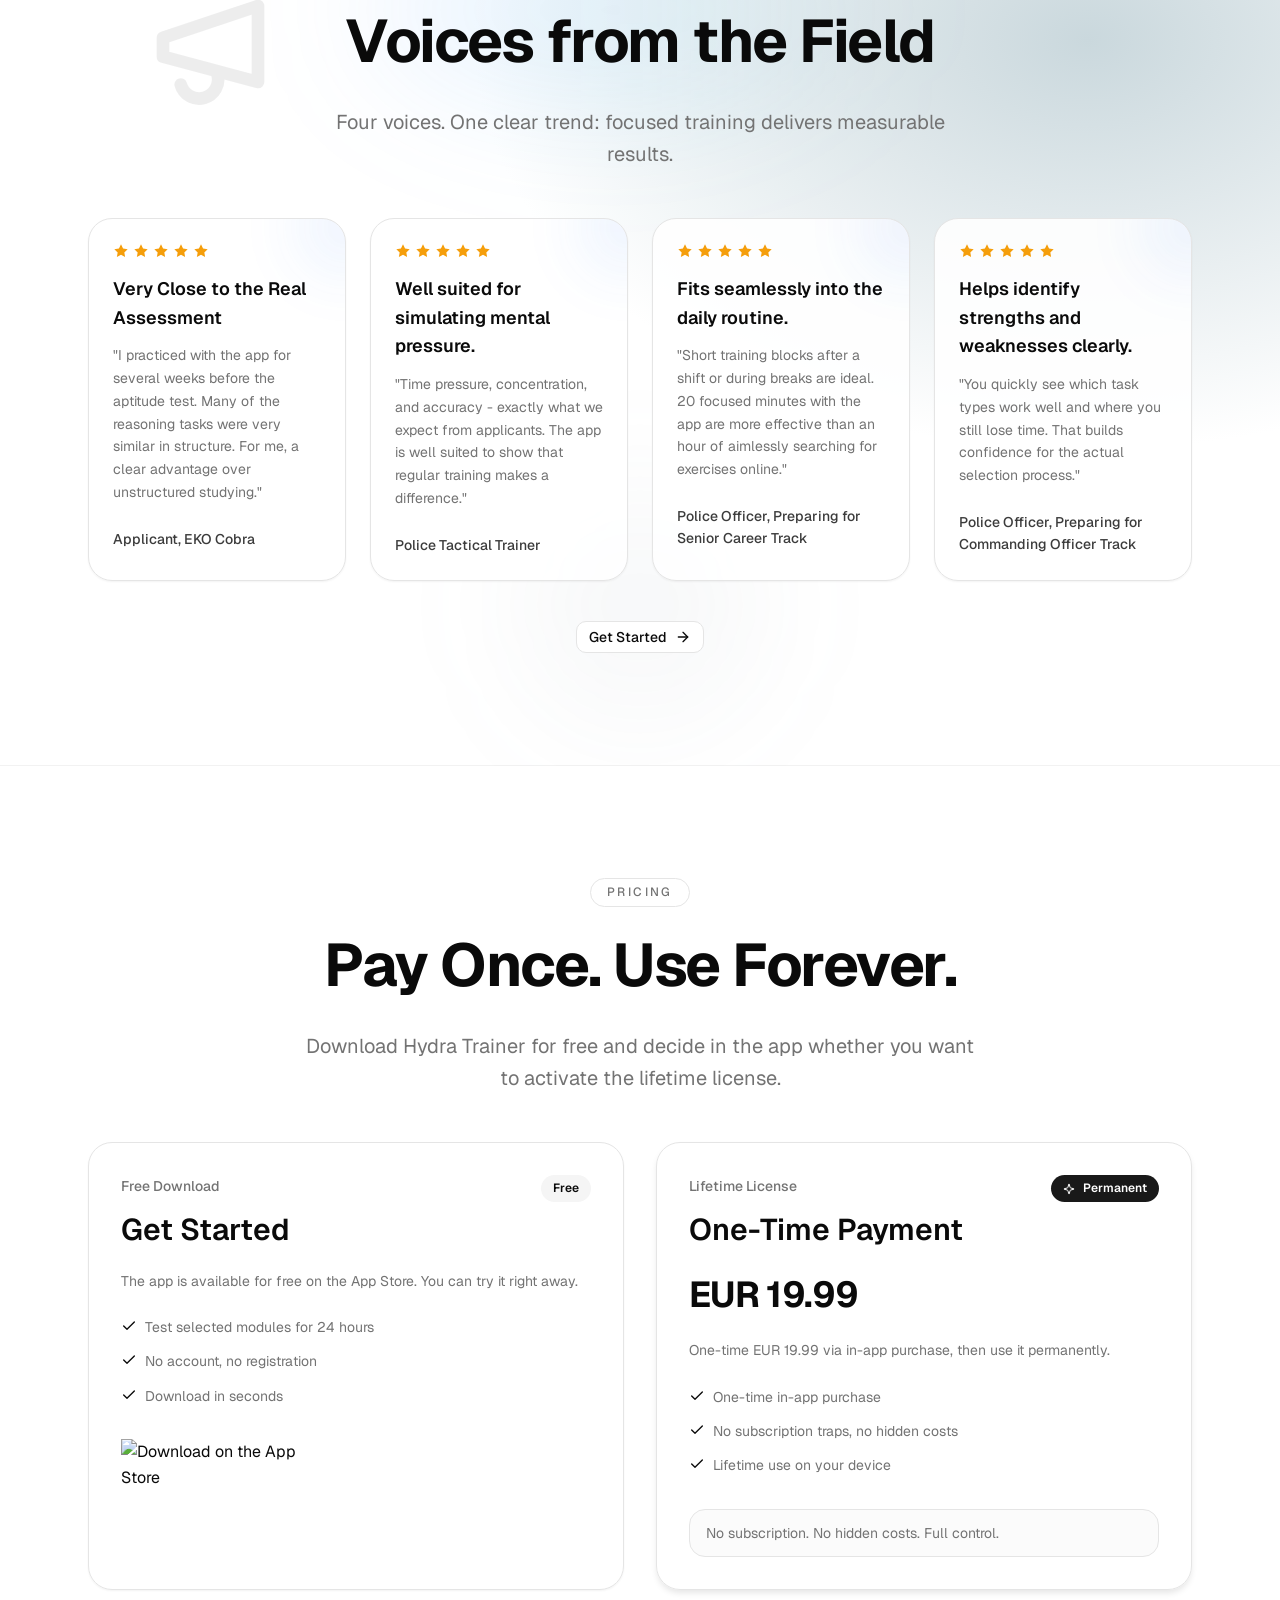
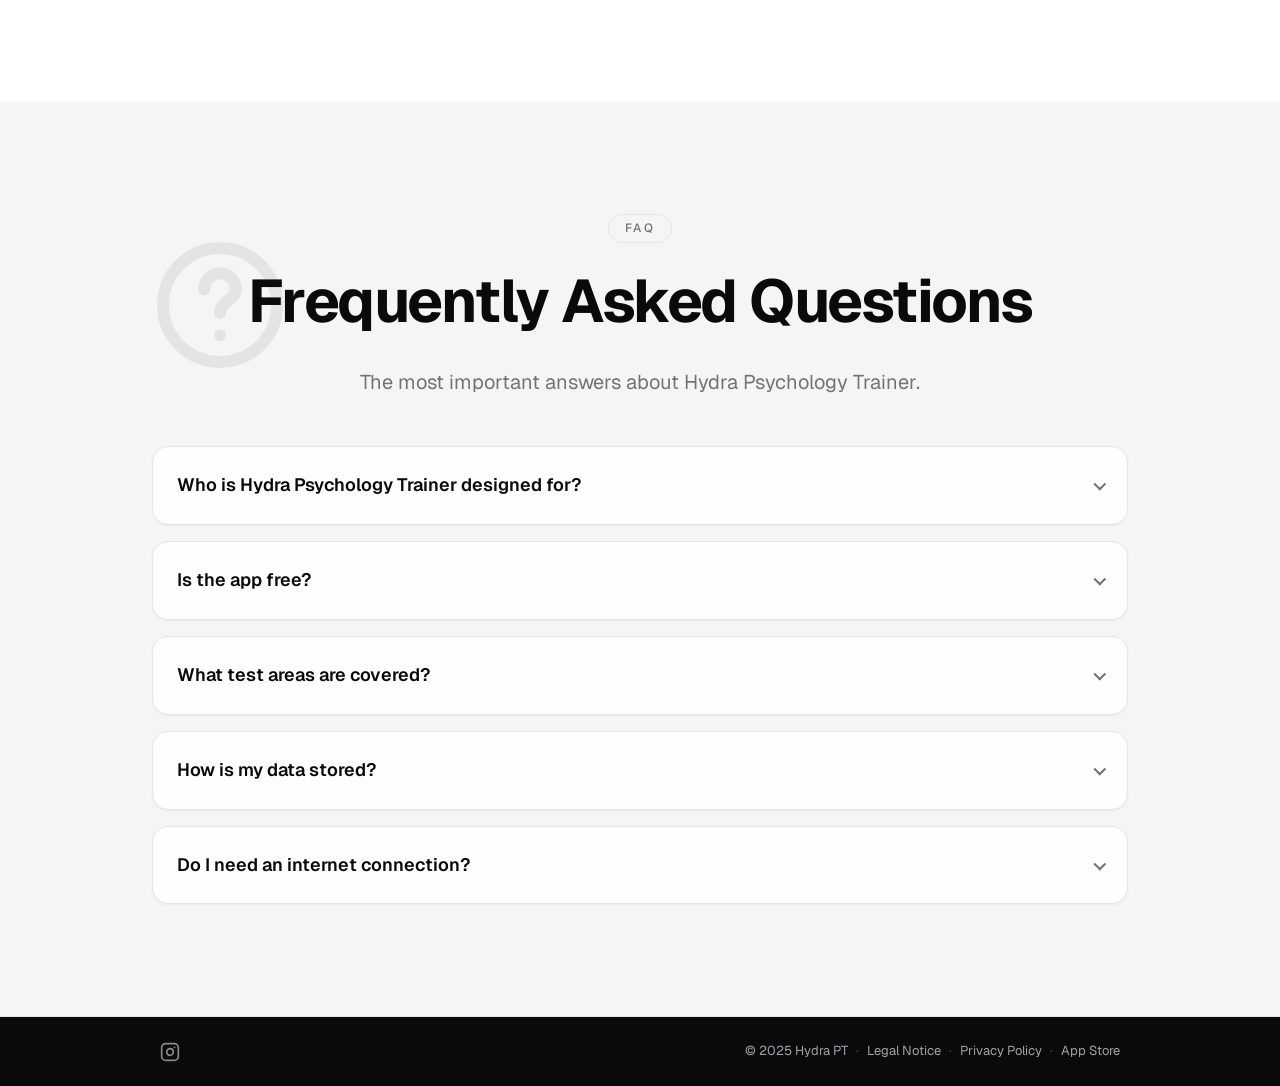
==== commit d8df1f89: "refactor: enhance theme toggle button and add app download link for improved user experience" ====
--- a/en/index.html
+++ b/en/index.html
@@ -293,12 +293,17 @@
 
           <!-- Desktop right buttons -->
           <div class="nav-desktop-right">
-            <button class="btn btn-ghost btn-icon theme-toggle" aria-label="Toggle theme">
-              <svg class="sun" width="24" height="24"><use href="#icon-sun"/></svg>
-              <svg class="moon" width="24" height="24"><use href="#icon-moon"/></svg>
-            </button>
             <a href="../index.html" class="lang-toggle" aria-label="Deutsche Version">
               <span>DE</span>
+            </a>
+            <button class="theme-toggle" aria-label="Toggle theme">
+              <svg class="sun" width="18" height="18"><use href="#icon-sun"/></svg>
+              <svg class="moon" width="18" height="18"><use href="#icon-moon"/></svg>
+            </button>
+            <a href="https://apps.apple.com/app/hydra-trainer/id6754796903" target="_blank" rel="noopener noreferrer"
+               class="nav-app-badge">
+              <svg width="14" height="14" viewBox="0 0 24 24" fill="currentColor"><path d="M18.71 19.5c-.83 1.24-1.71 2.45-3.05 2.47-1.34.03-1.77-.79-3.29-.79-1.53 0-2 .77-3.27.82-1.31.05-2.3-1.32-3.14-2.53C4.25 17 2.94 12.45 4.7 9.39c.87-1.52 2.43-2.48 4.12-2.51 1.28-.02 2.5.87 3.29.87.78 0 2.26-1.07 3.8-.91.65.03 2.47.26 3.64 1.98-.09.06-2.17 1.28-2.15 3.81.03 3.02 2.65 4.03 2.68 4.04-.03.07-.42 1.44-1.38 2.83M13 3.5c.73-.83 1.94-1.46 2.94-1.5.13 1.17-.34 2.35-1.04 3.19-.69.85-1.83 1.51-2.95 1.42-.15-1.15.41-2.35 1.05-3.11z"/></svg>
+              <span>Download</span>
             </a>
           </div>
 
@@ -313,14 +318,19 @@
             </ul>
             <div class="nav-mobile-actions">
               <div class="nav-mobile-bottom">
-                <button class="btn btn-ghost btn-icon theme-toggle" aria-label="Toggle theme">
-                  <svg class="sun" width="24" height="24"><use href="#icon-sun"/></svg>
-                  <svg class="moon" width="24" height="24"><use href="#icon-moon"/></svg>
-                </button>
                 <a href="../index.html" class="lang-toggle" aria-label="Deutsche Version">
                   <span>DE</span>
                 </a>
-              </div>
+                <button class="theme-toggle" aria-label="Toggle theme">
+                  <svg class="sun" width="18" height="18"><use href="#icon-sun"/></svg>
+                  <svg class="moon" width="18" height="18"><use href="#icon-moon"/></svg>
+                </button>
+              </div>
+              <a href="https://apps.apple.com/app/hydra-trainer/id6754796903" target="_blank" rel="noopener noreferrer"
+                 class="nav-app-badge" style="margin-top: 0.5rem;">
+                <svg width="14" height="14" viewBox="0 0 24 24" fill="currentColor"><path d="M18.71 19.5c-.83 1.24-1.71 2.45-3.05 2.47-1.34.03-1.77-.79-3.29-.79-1.53 0-2 .77-3.27.82-1.31.05-2.3-1.32-3.14-2.53C4.25 17 2.94 12.45 4.7 9.39c.87-1.52 2.43-2.48 4.12-2.51 1.28-.02 2.5.87 3.29.87.78 0 2.26-1.07 3.8-.91.65.03 2.47.26 3.64 1.98-.09.06-2.17 1.28-2.15 3.81.03 3.02 2.65 4.03 2.68 4.04-.03.07-.42 1.44-1.38 2.83M13 3.5c.73-.83 1.94-1.46 2.94-1.5.13 1.17-.34 2.35-1.04 3.19-.69.85-1.83 1.51-2.95 1.42-.15-1.15.41-2.35 1.05-3.11z"/></svg>
+                <span>Download</span>
+              </a>
             </div>
           </div>
         </div>
@@ -333,82 +343,86 @@
        ============================ -->
   <main id="home" style="overflow:hidden;">
     <section class="hero-section">
+
+      <!-- Background layers -->
+      <div class="hero-bg-mesh"></div>
+      <div class="hero-dot-grid"></div>
+
+      <!-- Content -->
       <div class="hero-container">
-        <!-- Left Column -->
+
+        <!-- Left: Text Content -->
         <div class="hero-left">
+
           <!-- Badge -->
           <div class="hero-badge">
             <span class="badge-label">NEW</span>
             <span class="badge-text">Stroop Test Module</span>
           </div>
 
-          <!-- Main Heading -->
-          <h1 class="hero-title">Training for psychological aptitude tests</h1>
-
-          <!-- Description -->
-          <p class="hero-description">Targeted preparation for applicants in law enforcement and academia, with tasks from real aptitude test procedures.</p>
+          <!-- Headline -->
+          <h1 class="hero-title">Ace your aptitude test.</h1>
+
+          <!-- Subheadline -->
+          <p class="hero-description">Targeted preparation for applicants in police, special forces, aviation and academia. With tasks from real aptitude test procedures.</p>
 
           <!-- CTAs -->
           <div class="hero-ctas">
             <a href="https://apps.apple.com/app/hydra-trainer/id6754796903" target="_blank" rel="noopener noreferrer" class="btn btn-primary hero-cta-primary">
               <svg width="18" height="18" viewBox="0 0 24 24" fill="currentColor" aria-hidden="true"><path d="M18.71 19.5c-.83 1.24-1.71 2.45-3.05 2.47-1.34.03-1.77-.79-3.29-.79-1.53 0-2 .77-3.27.82-1.31.05-2.3-1.32-3.14-2.53C4.25 17 2.94 12.45 4.7 9.39c.87-1.52 2.43-2.48 4.12-2.51 1.28-.02 2.5.87 3.29.87.78 0 2.26-1.07 3.8-.91.65.03 2.47.26 3.64 1.98-.09.06-2.17 1.28-2.15 3.81.03 3.02 2.65 4.03 2.68 4.04-.03.07-.42 1.44-1.38 2.83M13 3.5c.73-.83 1.94-1.46 2.94-1.5.13 1.17-.34 2.35-1.04 3.19-.69.85-1.83 1.51-2.95 1.42-.15-1.15.41-2.35 1.05-3.11z"/></svg>
-              <span>App Store</span>
+              <span>Download Free</span>
             </a>
             <a href="#features" class="btn btn-outline hero-cta-secondary">
               <span>Learn more</span>
+              <svg width="16" height="16" viewBox="0 0 24 24" fill="none" stroke="currentColor" stroke-width="2" stroke-linecap="round" stroke-linejoin="round"><path d="m6 9 6 6 6-6"/></svg>
             </a>
           </div>
 
-        </div>
-
-        <!-- Right Column - Image Gallery -->
+          <!-- Social Proof -->
+          <div class="hero-social-proof">
+            <div class="hero-stars">
+              <div class="hero-stars-icons">
+                <svg viewBox="0 0 20 20" fill="currentColor"><path d="M9.049 2.927c.3-.921 1.603-.921 1.902 0l1.07 3.292a1 1 0 00.95.69h3.462c.969 0 1.371 1.24.588 1.81l-2.8 2.034a1 1 0 00-.364 1.118l1.07 3.292c.3.921-.755 1.688-1.54 1.118l-2.8-2.034a1 1 0 00-1.175 0l-2.8 2.034c-.784.57-1.838-.197-1.539-1.118l1.07-3.292a1 1 0 00-.364-1.118L2.98 8.72c-.783-.57-.38-1.81.588-1.81h3.461a1 1 0 00.951-.69l1.07-3.292z"/></svg>
+                <svg viewBox="0 0 20 20" fill="currentColor"><path d="M9.049 2.927c.3-.921 1.603-.921 1.902 0l1.07 3.292a1 1 0 00.95.69h3.462c.969 0 1.371 1.24.588 1.81l-2.8 2.034a1 1 0 00-.364 1.118l1.07 3.292c.3.921-.755 1.688-1.54 1.118l-2.8-2.034a1 1 0 00-1.175 0l-2.8 2.034c-.784.57-1.838-.197-1.539-1.118l1.07-3.292a1 1 0 00-.364-1.118L2.98 8.72c-.783-.57-.38-1.81.588-1.81h3.461a1 1 0 00.951-.69l1.07-3.292z"/></svg>
+                <svg viewBox="0 0 20 20" fill="currentColor"><path d="M9.049 2.927c.3-.921 1.603-.921 1.902 0l1.07 3.292a1 1 0 00.95.69h3.462c.969 0 1.371 1.24.588 1.81l-2.8 2.034a1 1 0 00-.364 1.118l1.07 3.292c.3.921-.755 1.688-1.54 1.118l-2.8-2.034a1 1 0 00-1.175 0l-2.8 2.034c-.784.57-1.838-.197-1.539-1.118l1.07-3.292a1 1 0 00-.364-1.118L2.98 8.72c-.783-.57-.38-1.81.588-1.81h3.461a1 1 0 00.951-.69l1.07-3.292z"/></svg>
+                <svg viewBox="0 0 20 20" fill="currentColor"><path d="M9.049 2.927c.3-.921 1.603-.921 1.902 0l1.07 3.292a1 1 0 00.95.69h3.462c.969 0 1.371 1.24.588 1.81l-2.8 2.034a1 1 0 00-.364 1.118l1.07 3.292c.3.921-.755 1.688-1.54 1.118l-2.8-2.034a1 1 0 00-1.175 0l-2.8 2.034c-.784.57-1.838-.197-1.539-1.118l1.07-3.292a1 1 0 00-.364-1.118L2.98 8.72c-.783-.57-.38-1.81.588-1.81h3.461a1 1 0 00.951-.69l1.07-3.292z"/></svg>
+                <svg viewBox="0 0 20 20" fill="currentColor"><path d="M9.049 2.927c.3-.921 1.603-.921 1.902 0l1.07 3.292a1 1 0 00.95.69h3.462c.969 0 1.371 1.24.588 1.81l-2.8 2.034a1 1 0 00-.364 1.118l1.07 3.292c.3.921-.755 1.688-1.54 1.118l-2.8-2.034a1 1 0 00-1.175 0l-2.8 2.034c-.784.57-1.838-.197-1.539-1.118l1.07-3.292a1 1 0 00-.364-1.118L2.98 8.72c-.783-.57-.38-1.81.588-1.81h3.461a1 1 0 00.951-.69l1.07-3.292z"/></svg>
+              </div>
+              <span class="hero-stars-label">5.0 on the App Store</span>
+            </div>
+            <div class="hero-proof-divider"></div>
+            <div class="hero-users">
+              <div class="hero-user-avatars">
+                <span style="background: linear-gradient(135deg, #3b82f6, #6366f1);">P</span>
+                <span style="background: linear-gradient(135deg, #10b981, #14b8a6);">M</span>
+                <span style="background: linear-gradient(135deg, #f97316, #ef4444);">K</span>
+              </div>
+              <span class="hero-users-label">500+ users trust us</span>
+            </div>
+          </div>
+
+        </div>
+
+        <!-- Right: Phone Mockup -->
         <div class="hero-right">
-          <div class="hero-gallery">
-            <div class="gallery-grid">
-              <div class="gallery-item">
-                <img src="../assets/hero gallery images/police officer.webp" alt="Police" width="240" height="320" loading="eager">
-              </div>
-              <div class="gallery-item">
-                <img src="../assets/hero gallery images/airtraffic.webp" alt="Air Traffic Control" width="240" height="320" loading="eager">
-              </div>
-            </div>
-          </div>
-        </div>
-      </div>
-
-      <!-- Profession / field marquee -->
-      <div class="hero-marquee" aria-label="Fields using aptitude tests">
-        <div class="hero-marquee-track">
-          <span class="hero-marquee-item">Police</span>
-          <span class="hero-marquee-item">Military</span>
-          <span class="hero-marquee-item">Special Forces</span>
-          <span class="hero-marquee-item">Air Traffic Control</span>
-          <span class="hero-marquee-item">Firefighters</span>
-          <span class="hero-marquee-item">Pilots</span>
-          <span class="hero-marquee-item">Medicine</span>
-          <span class="hero-marquee-item">Psychology</span>
-          <span class="hero-marquee-item">Pharmacy</span>
-          <span class="hero-marquee-item">Dentistry</span>
-          <span class="hero-marquee-item">Corrections</span>
-          <!-- duplicate for seamless loop -->
-          <span class="hero-marquee-item">Police</span>
-          <span class="hero-marquee-item">Military</span>
-          <span class="hero-marquee-item">Special Forces</span>
-          <span class="hero-marquee-item">Air Traffic Control</span>
-          <span class="hero-marquee-item">Firefighters</span>
-          <span class="hero-marquee-item">Pilots</span>
-          <span class="hero-marquee-item">Medicine</span>
-          <span class="hero-marquee-item">Psychology</span>
-          <span class="hero-marquee-item">Pharmacy</span>
-          <span class="hero-marquee-item">Dentistry</span>
-          <span class="hero-marquee-item">Corrections</span>
-        </div>
+          <div class="hero-phone-wrap">
+            <div class="hero-phone-glow"></div>
+            <div class="phone-mockup">
+              <div class="screen"><img src="../assets/screens/training-overview.webp" alt="Hydra PT App" loading="eager"></div>
+              <div class="frame"><img src="../assets/iphone-frame.webp" alt="" loading="eager"></div>
+            </div>
+          </div>
+        </div>
+
       </div>
 
       <!-- Scroll indicator -->
-      <a href="#features" class="hero-scroll-hint" aria-label="Scroll down">
-        <svg width="20" height="20" viewBox="0 0 24 24" fill="none" stroke="currentColor" stroke-width="2" stroke-linecap="round" stroke-linejoin="round"><path d="M6 9l6 6 6-6"/></svg>
-      </a>
+      <div class="hero-scroll-hint">
+        <span class="hero-scroll-label">Scroll</span>
+        <div class="hero-scroll-pill">
+          <div class="hero-scroll-dot"></div>
+        </div>
+      </div>
 
     </section>
 
--- a/styles.css
+++ b/styles.css
@@ -202,9 +202,26 @@
 .nav-desktop-menu a {
   color: oklch(0.4 0 0);
   transition: color var(--duration-fast);
+  position: relative;
+}
+.nav-desktop-menu a::after {
+  content: '';
+  position: absolute;
+  bottom: -2px;
+  left: 0;
+  width: 0;
+  height: 1px;
+  background: var(--foreground);
+  transition: width var(--duration-fast) ease;
+}
+.nav-desktop-menu a:hover::after {
+  width: 100%;
 }
 .dark .nav-desktop-menu a {
   color: var(--muted-foreground);
+}
+.dark .nav-desktop-menu a::after {
+  background: rgba(255, 255, 255, 0.85);
 }
 .nav-desktop-menu a:hover { color: var(--accent-foreground); }
 
@@ -310,19 +327,204 @@
 /* ============================================
    HERO SECTION
    ============================================ */
-/* ============================================
-   HERO SECTION
-   ============================================ */
 .hero-section {
   background: var(--background);
   position: relative;
   padding: 7rem 0;
   min-height: 100vh;
   display: flex;
+  align-items: center;
+  overflow: hidden;
+}
+.dark .hero-section { background: #09090b; }
+
+/* Gradient mesh background (dark mode only) */
+.hero-bg-mesh {
+  position: absolute;
+  inset: 0;
+  overflow: hidden;
+  z-index: 0;
+  display: none;
+}
+.dark .hero-bg-mesh { display: block; }
+.hero-bg-mesh::before {
+  content: '';
+  position: absolute;
+  top: -20%;
+  right: -30%;
+  width: 80%;
+  height: 80%;
+  background: radial-gradient(ellipse at center, rgba(255, 255, 255, 0.07) 0%, transparent 70%);
+  animation: mesh-drift-1 8s ease-in-out infinite;
+}
+.hero-bg-mesh::after {
+  content: '';
+  position: absolute;
+  top: -40%;
+  left: 20%;
+  width: 70%;
+  height: 70%;
+  background: radial-gradient(ellipse at center, rgba(255, 255, 255, 0.05) 0%, transparent 70%);
+  animation: mesh-drift-2 10s ease-in-out infinite;
+}
+@keyframes mesh-drift-1 {
+  0%, 100% { transform: translate(0, 0) scale(1); }
+  33% { transform: translate(5%, 10%) scale(1.05); }
+  66% { transform: translate(-3%, -5%) scale(0.97); }
+}
+@keyframes mesh-drift-2 {
+  0%, 100% { transform: translate(0, 0) scale(1); }
+  33% { transform: translate(-8%, -5%) scale(1.03); }
+  66% { transform: translate(4%, 8%) scale(0.98); }
+}
+
+/* Dot grid overlay */
+.hero-dot-grid {
+  position: absolute;
+  inset: 0;
+  z-index: 1;
+  pointer-events: none;
+  background-image: radial-gradient(circle, rgba(0,0,0,0.15) 1px, transparent 1px);
+  background-size: 32px 32px;
+  mask-image: radial-gradient(ellipse 70% 60% at 50% 40%, black 30%, transparent 100%);
+  -webkit-mask-image: radial-gradient(ellipse 70% 60% at 50% 40%, black 30%, transparent 100%);
+  animation: grid-fade 3s ease-in-out infinite;
+}
+.dark .hero-dot-grid {
+  background-image: radial-gradient(circle, rgba(255,255,255,0.08) 1px, transparent 1px);
+}
+@keyframes grid-fade {
+  0%, 100% { opacity: 0.03; }
+  50% { opacity: 0.07; }
+}
+
+/* Hero bottom fade edge */
+.hero-section::after {
+  content: '';
+  position: absolute;
+  bottom: 0;
+  left: 0;
+  right: 0;
+  height: 120px;
+  background: linear-gradient(to top, var(--background), transparent);
+  z-index: 2;
+  pointer-events: none;
+}
+.dark .hero-section::after {
+  background: linear-gradient(to top, #09090b, transparent);
+}
+
+/* Phone mockup */
+.hero-phone-wrap {
+  position: relative;
+}
+.hero-phone-glow {
+  position: absolute;
+  width: 140%;
+  height: 140%;
+  top: -20%;
+  left: -20%;
+  background: radial-gradient(ellipse at 50% 50%, rgba(255, 255, 255, 0.18) 0%, rgba(255, 255, 255, 0.06) 40%, transparent 70%);
+  filter: blur(50px);
+  z-index: -1;
+  animation: glow-pulse 4s ease-in-out infinite;
+}
+.dark .hero-phone-glow {
+  background: radial-gradient(ellipse at 50% 50%, rgba(255, 255, 255, 0.12) 0%, rgba(255, 255, 255, 0.05) 40%, transparent 70%);
+}
+@keyframes glow-pulse {
+  0%, 100% { opacity: 0.4; }
+  50% { opacity: 0.8; }
+}
+.hero-phone-wrap .phone-mockup {
+  width: 280px;
+}
+
+/* Social proof */
+.hero-social-proof {
+  display: flex;
   flex-direction: column;
+  align-items: center;
+  gap: 1rem;
+  margin-top: 2.5rem;
+}
+.hero-stars {
+  display: flex;
+  align-items: center;
+  gap: 0.5rem;
+}
+.hero-stars-icons {
+  display: flex;
+  gap: 0.15rem;
+  color: #facc15;
+}
+.hero-stars-icons svg {
+  width: 14px;
+  height: 14px;
+}
+.hero-stars-label {
+  font-size: 0.75rem;
+  color: var(--muted-foreground);
+  white-space: nowrap;
+}
+.hero-proof-divider {
+  display: none;
+  width: 1px;
+  height: 1rem;
+  background: var(--border);
+}
+.hero-users {
+  display: flex;
+  align-items: center;
+  gap: 0.5rem;
+}
+.hero-user-avatars {
+  display: flex;
+}
+.hero-user-avatars span {
+  width: 1.5rem;
+  height: 1.5rem;
+  border-radius: 50%;
+  border: 2px solid var(--background);
+  display: flex;
+  align-items: center;
   justify-content: center;
-}
-.dark .hero-section { background: #000; }
+  font-size: 0.5rem;
+  font-weight: 700;
+  color: #fff;
+  margin-left: -0.5rem;
+}
+.hero-user-avatars span:first-child { margin-left: 0; }
+.dark .hero-user-avatars span { border-color: #09090b; }
+.hero-users-label {
+  font-size: 0.75rem;
+  color: var(--muted-foreground);
+  white-space: nowrap;
+}
+.hero-privacy {
+  display: flex;
+  align-items: center;
+  gap: 0.4rem;
+}
+.hero-privacy-icon {
+  width: 24px;
+  height: 24px;
+  flex-shrink: 0;
+}
+.hero-privacy-icon--dark {
+  display: none;
+}
+.dark .hero-privacy-icon--light {
+  display: none;
+}
+.dark .hero-privacy-icon--dark {
+  display: block;
+}
+.hero-privacy-label {
+  font-size: 0.75rem;
+  color: var(--muted-foreground);
+  white-space: nowrap;
+}
 
 /* Scroll indicator */
 .hero-scroll-hint {
@@ -335,64 +537,68 @@
   animation: scrollBounce 2s ease-in-out infinite;
   transition: opacity 0.2s;
   display: none;
-}
-.hero-scroll-hint:hover {
-  opacity: 0.7;
-}
+  z-index: 10;
+}
+.hero-scroll-hint:hover { opacity: 0.7; }
 @keyframes scrollBounce {
   0%, 100% { transform: translateX(-50%) translateY(0); }
   50% { transform: translateX(-50%) translateY(6px); }
 }
 @media (min-width: 768px) {
-  .hero-scroll-hint { display: block; }
-}
-
-.hero-dot-pattern {
-  position: absolute;
-  inset: 0;
-  z-index: 0;
-  pointer-events: none;
-  background-image: radial-gradient(circle, rgba(0,0,0,0.25) 1.5px, transparent 1.5px);
-  background-size: 22px 22px;
-  -webkit-mask-image: radial-gradient(ellipse 75% 42% at 50% 76%, black 15%, transparent 58%);
-  mask-image: radial-gradient(ellipse 75% 42% at 50% 76%, black 15%, transparent 58%);
-}
-.dark .hero-dot-pattern {
-  background-image: radial-gradient(circle, rgba(255,255,255,0.20) 1.5px, transparent 1.5px);
-}
-
-.hero-logo-area {
+  .hero-scroll-hint { display: flex; flex-direction: column; align-items: center; gap: 0.5rem; }
+  .hero-social-proof { flex-direction: row; }
+  .hero-proof-divider { display: block; }
+}
+
+.hero-scroll-label {
+  font-size: 0.625rem;
+  text-transform: uppercase;
+  letter-spacing: 0.2em;
+  color: var(--muted-foreground);
+}
+.hero-scroll-pill {
+  width: 1.25rem;
+  height: 2rem;
+  border-radius: 9999px;
+  border: 1px solid var(--border);
+  display: flex;
+  align-items: flex-start;
+  justify-content: center;
+  padding-top: 0.25rem;
+}
+.hero-scroll-dot {
+  width: 0.25rem;
+  height: 0.375rem;
+  background: var(--muted-foreground);
+  border-radius: 9999px;
+  animation: bounce 1s ease-in-out infinite;
+}
+@keyframes bounce {
+  0%, 100% { transform: translateY(0); }
+  50% { transform: translateY(4px); }
+}
+
+.hero-container {
   position: relative;
-  margin-top: 6rem;
-  display: flex;
-  justify-content: center;
-}
-.hero-logo-inner {
-  position: relative;
-  margin: 0 auto;
-  max-width: 30rem;
-  padding: 1rem 1.5rem 2rem;
-}
-.hero-logo-inner img {
-  width: 100%;
-  height: auto;
-}
-
-.hero-container {
+  z-index: 10;
   margin: 0 auto;
   max-width: 72rem;
-  padding: 0 3rem;
-  display: grid;
-  grid-template-columns: 1fr;
+  padding: 0 3.5rem;
+  width: 100%;
+  display: flex;
+  flex-direction: column;
+  align-items: center;
   gap: 3rem;
-  align-items: center;
+  padding-top: 6rem;
 }
 
 .hero-left {
-  text-align: left;
+  text-align: center;
   display: flex;
   flex-direction: column;
+  align-items: center;
   gap: 0;
+  max-width: 38rem;
 }
 
 .hero-badge {
@@ -461,11 +667,11 @@
 }
 
 .hero-description {
-  font-size: 1.125rem;
+  font-size: 1rem;
   color: var(--muted-foreground);
   line-height: 1.6;
   max-width: 500px;
-  margin: 0 0 1.5rem 0;
+  margin: 0 auto 2rem auto;
 }
 
 /* Hero marquee / ticker */
@@ -504,6 +710,7 @@
 .hero-ctas {
   display: flex;
   align-items: center;
+  justify-content: center;
   gap: 0.75rem;
   flex-wrap: wrap;
 }
@@ -548,83 +755,40 @@
 
 .hero-right {
   display: none;
-}
-
-.hero-gallery {
-  position: relative;
-  width: 100%;
-  overflow: visible;
-}
-
-.gallery-grid {
-  display: flex;
-  gap: 1rem;
-  align-items: start;
-  position: relative;
-  margin-left: 0;
-}
-
-.gallery-item:nth-child(2) {
-  margin-top: 2rem;
-}
-
-.gallery-item {
-  flex: 1;
-  overflow: hidden;
-  border-radius: calc(var(--radius) + 2px);
-}
-
-
-.gallery-item img {
-  width: 100%;
-  height: 100%;
-  aspect-ratio: 3 / 4;
-  object-fit: cover;
-  display: block;
-  border-radius: calc(var(--radius) + 2px);
-}
-
-.gallery-item:first-child img {
-  transform: scale(1.05);
-}
-
-.profession-label {
-  position: absolute;
-  bottom: 0;
-  left: 50%;
-  transform: translateX(-50%);
-  padding: 0.5rem 0;
-  font-size: 1rem;
-  font-weight: 500;
-  text-align: center;
-  color: var(--foreground);
-  white-space: nowrap;
-}
-
-/* Responsive: Desktop Grid Layout */
+  flex-shrink: 0;
+}
+
+/* Responsive: Desktop Hero Layout */
 @media (min-width: 1024px) {
-  .hero-section {
-    overflow: hidden;
-  }
   .hero-container {
-    grid-template-columns: 1fr 1fr;
-    position: relative;
+    flex-direction: row;
+    align-items: center;
+    gap: 3.5rem;
+    padding: 0 3.5rem;
+    padding-top: 0;
   }
   .hero-left {
-    position: relative;
-    z-index: 10;
-    max-width: 100%;
+    text-align: left;
+    align-items: flex-start;
+    max-width: 42rem;
+    flex: 1;
+  }
+  .hero-left .hero-description {
+    margin-left: 0;
+    margin-right: 0;
+  }
+  .hero-left .hero-ctas {
+    justify-content: flex-start;
+  }
+  .hero-left .hero-social-proof {
+    justify-content: flex-start;
   }
   .hero-right {
     display: block;
-    position: relative;
-    top: auto;
-    right: auto;
-    transform: none;
-    width: 100%;
-  }
-  .hero-logo-area { margin-top: 6rem; }
-  .hero-logo-inner { max-width: 54rem; }
+  }
+  .hero-phone-wrap .phone-mockup {
+    width: 320px;
+  }
 }
 
 
@@ -1280,6 +1444,31 @@
 .dark .theme-toggle .sun { transform: rotate(-90deg) scale(0); }
 .dark .theme-toggle .moon { transform: rotate(0) scale(1); }
 
+/* Nav App Store Badge */
+.nav-app-badge {
+  display: inline-flex;
+  align-items: center;
+  gap: 0.4rem;
+  font-size: 0.8125rem;
+  font-weight: 500;
+  color: var(--foreground);
+  background: var(--accent);
+  border: 1px solid var(--border);
+  border-radius: var(--radius);
+  padding: 0.4rem 0.85rem;
+  transition: all var(--duration-fast);
+}
+.nav-app-badge:hover {
+  background: var(--muted);
+}
+.dark .nav-app-badge {
+  background: rgba(255, 255, 255, 0.1);
+  border-color: rgba(255, 255, 255, 0.1);
+}
+.dark .nav-app-badge:hover {
+  background: rgba(255, 255, 255, 0.15);
+}
+
 /* ============================================
    RESPONSIVE
    ============================================ */
@@ -1340,7 +1529,6 @@
   .nav-desktop-menu { display: block; }
   .nav-desktop-right { display: flex; }
   .hero-title { font-size: 3.5rem; }
-  .hero-section { padding: 12rem 1.5rem; }
   .feature-step h3 { font-size: 1.5rem; }
   .features-sticky-wrap { gap: 4rem; }
   .features-steps-col { gap: 0.75rem; }
@@ -1350,7 +1538,6 @@
 }
 @media (min-width: 1280px) {
   .hero-title { font-size: 4rem; }
-  .hero-section { padding: 12rem 1.5rem; }
   .features-sticky-wrap { gap: 5rem; }
   .features-steps-col { gap: 1rem; }
   .phone-mockup { width: 380px; }
@@ -1555,7 +1742,9 @@
   }
   .hero-title { font-size: clamp(1.75rem, 7vw, 2.5rem); }
   .hero-description { font-size: 1.05rem; max-width: 100%; }
-  .hero-ctas { justify-content: center; flex-direction: column; align-items: center; }
+  .hero-ctas { justify-content: center; flex-direction: column; align-items: stretch; }
+  .hero-cta-primary,
+  .hero-cta-secondary { width: 100%; justify-content: center; }
   .hero-appstore img { height: 48px; }
 
   /* Navbar mobile background */
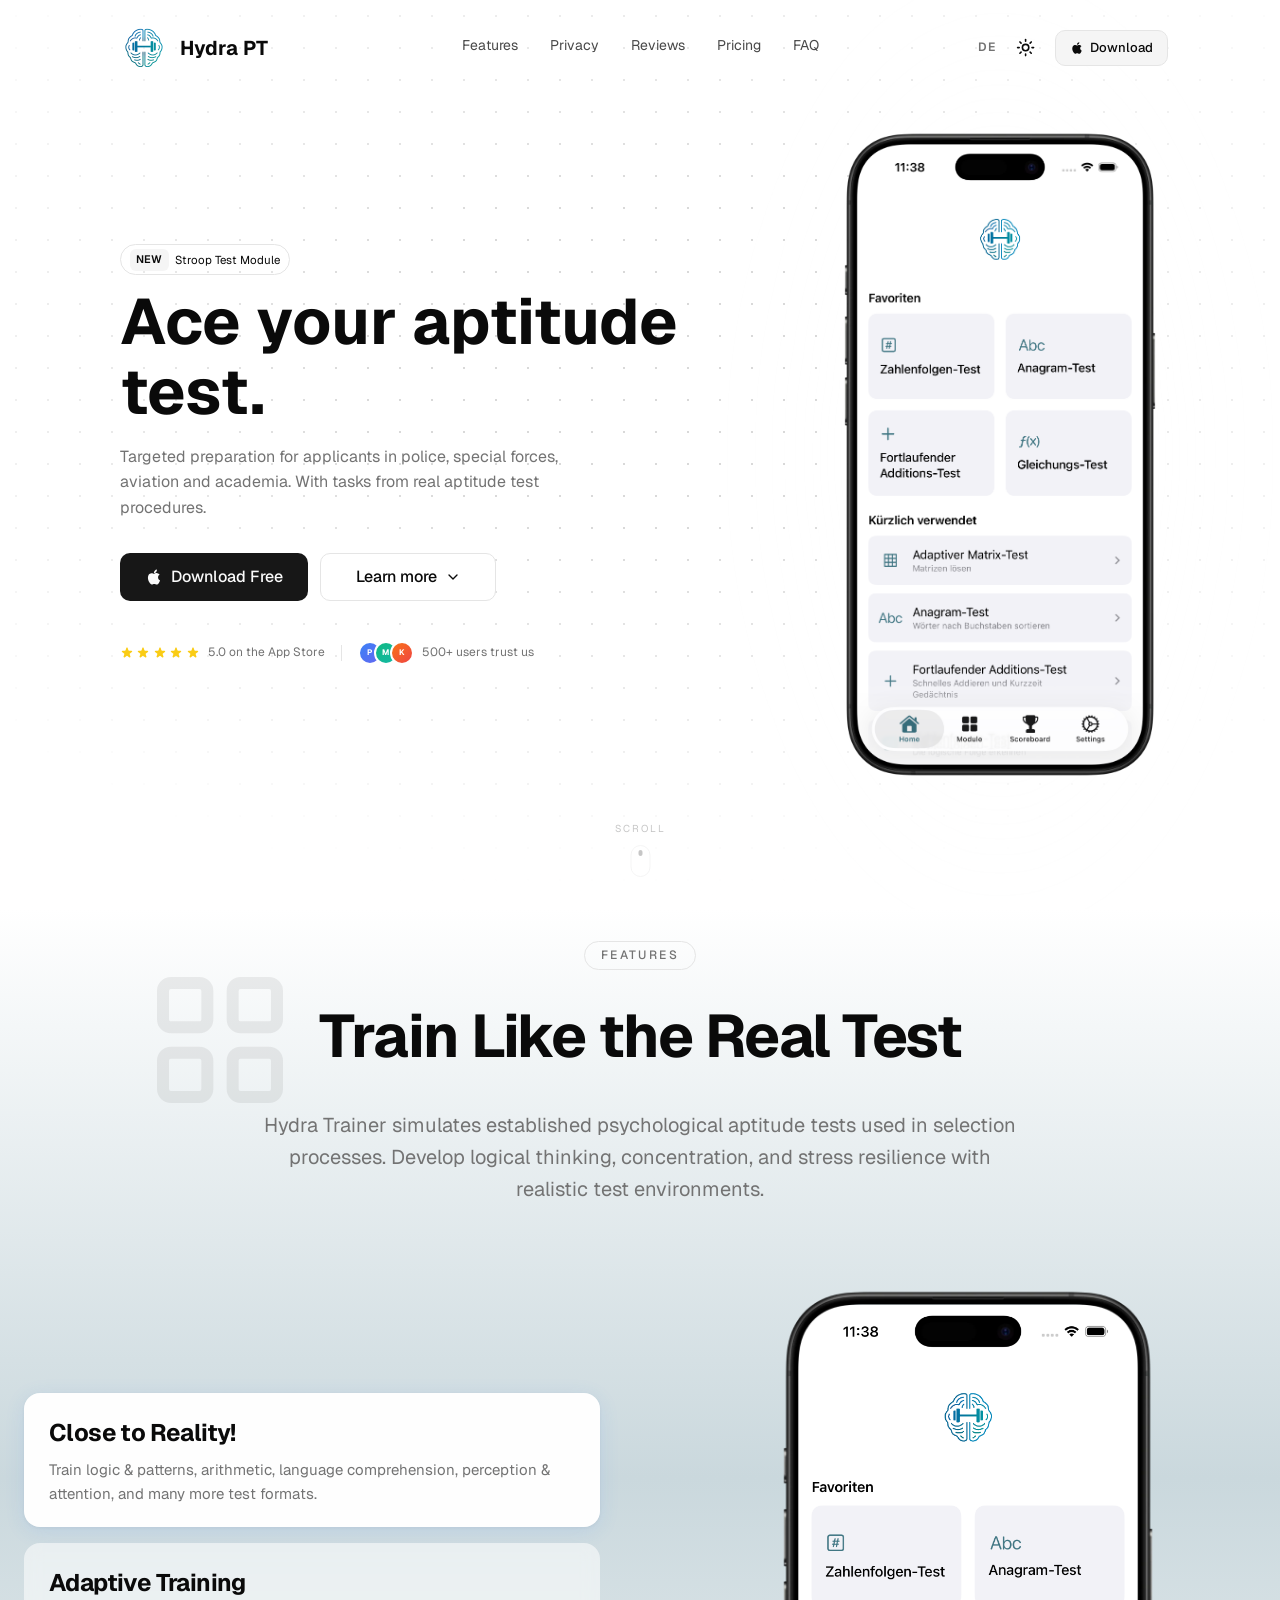
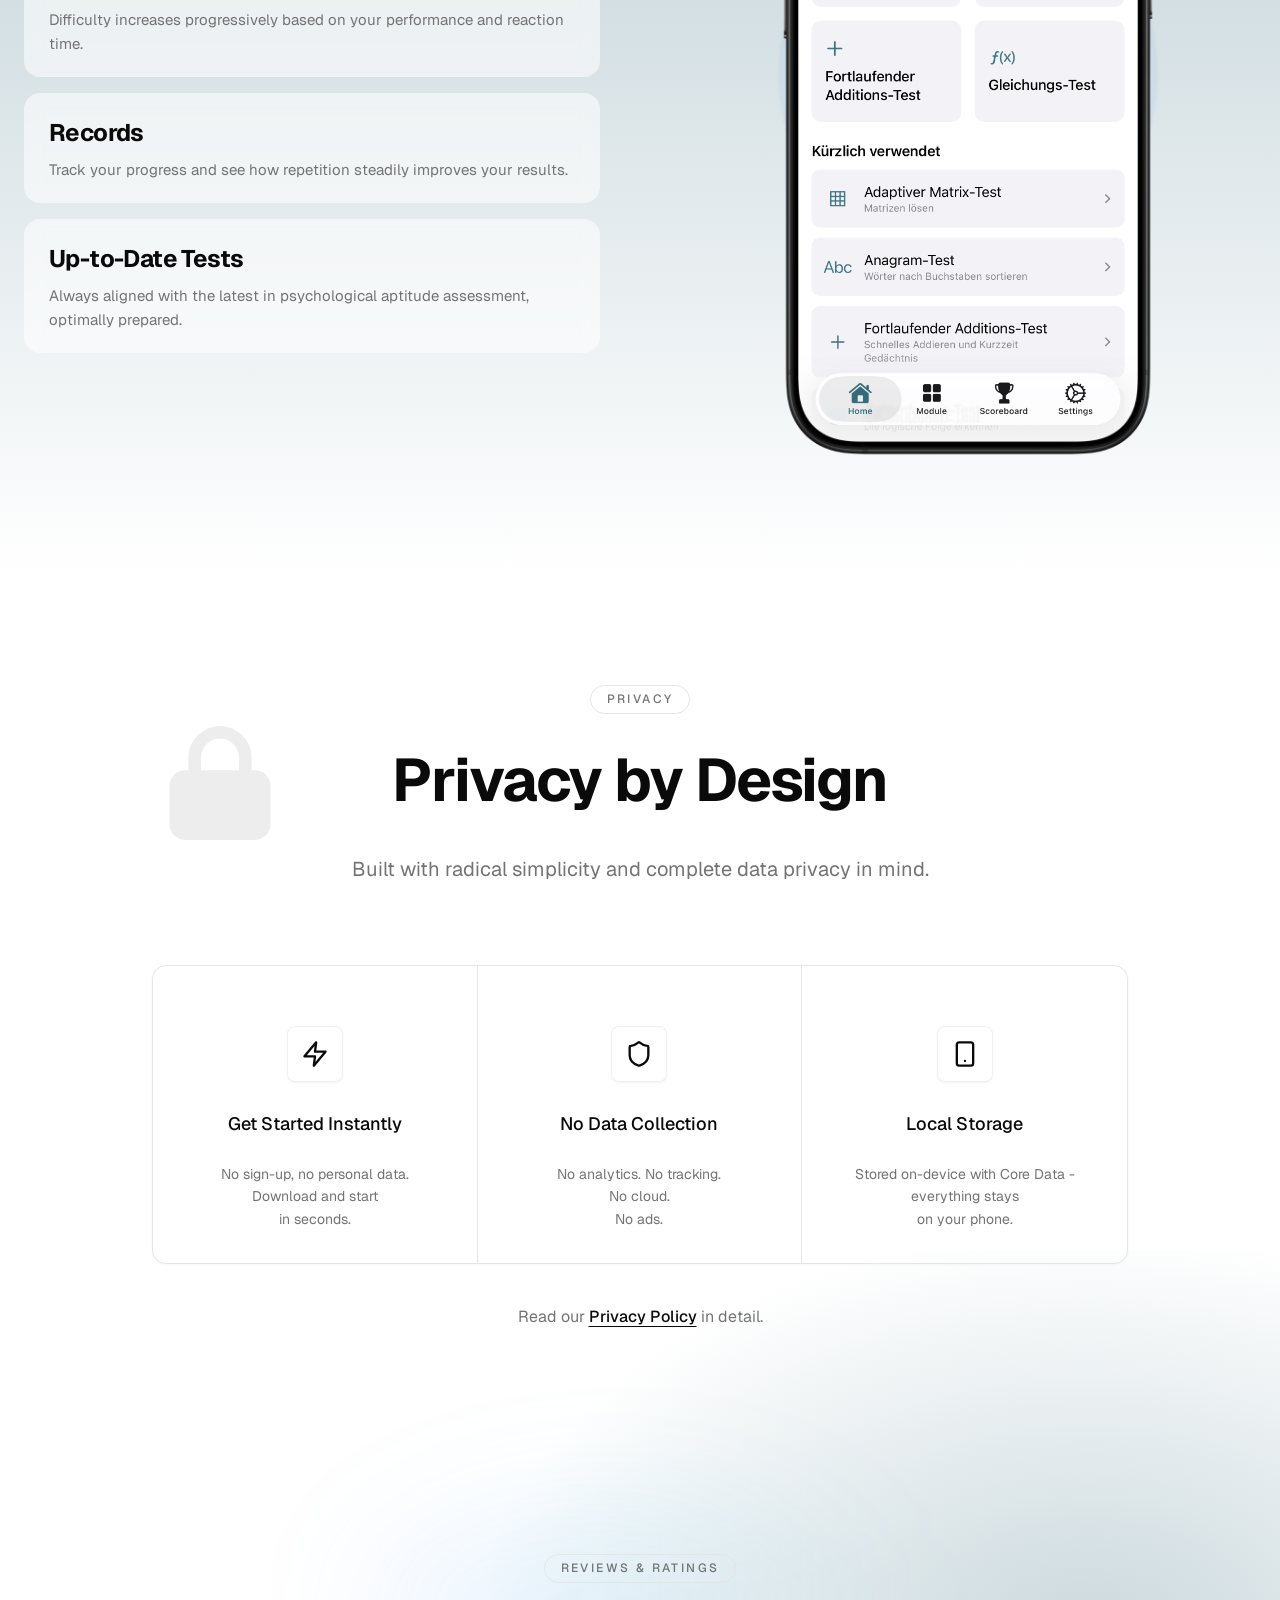
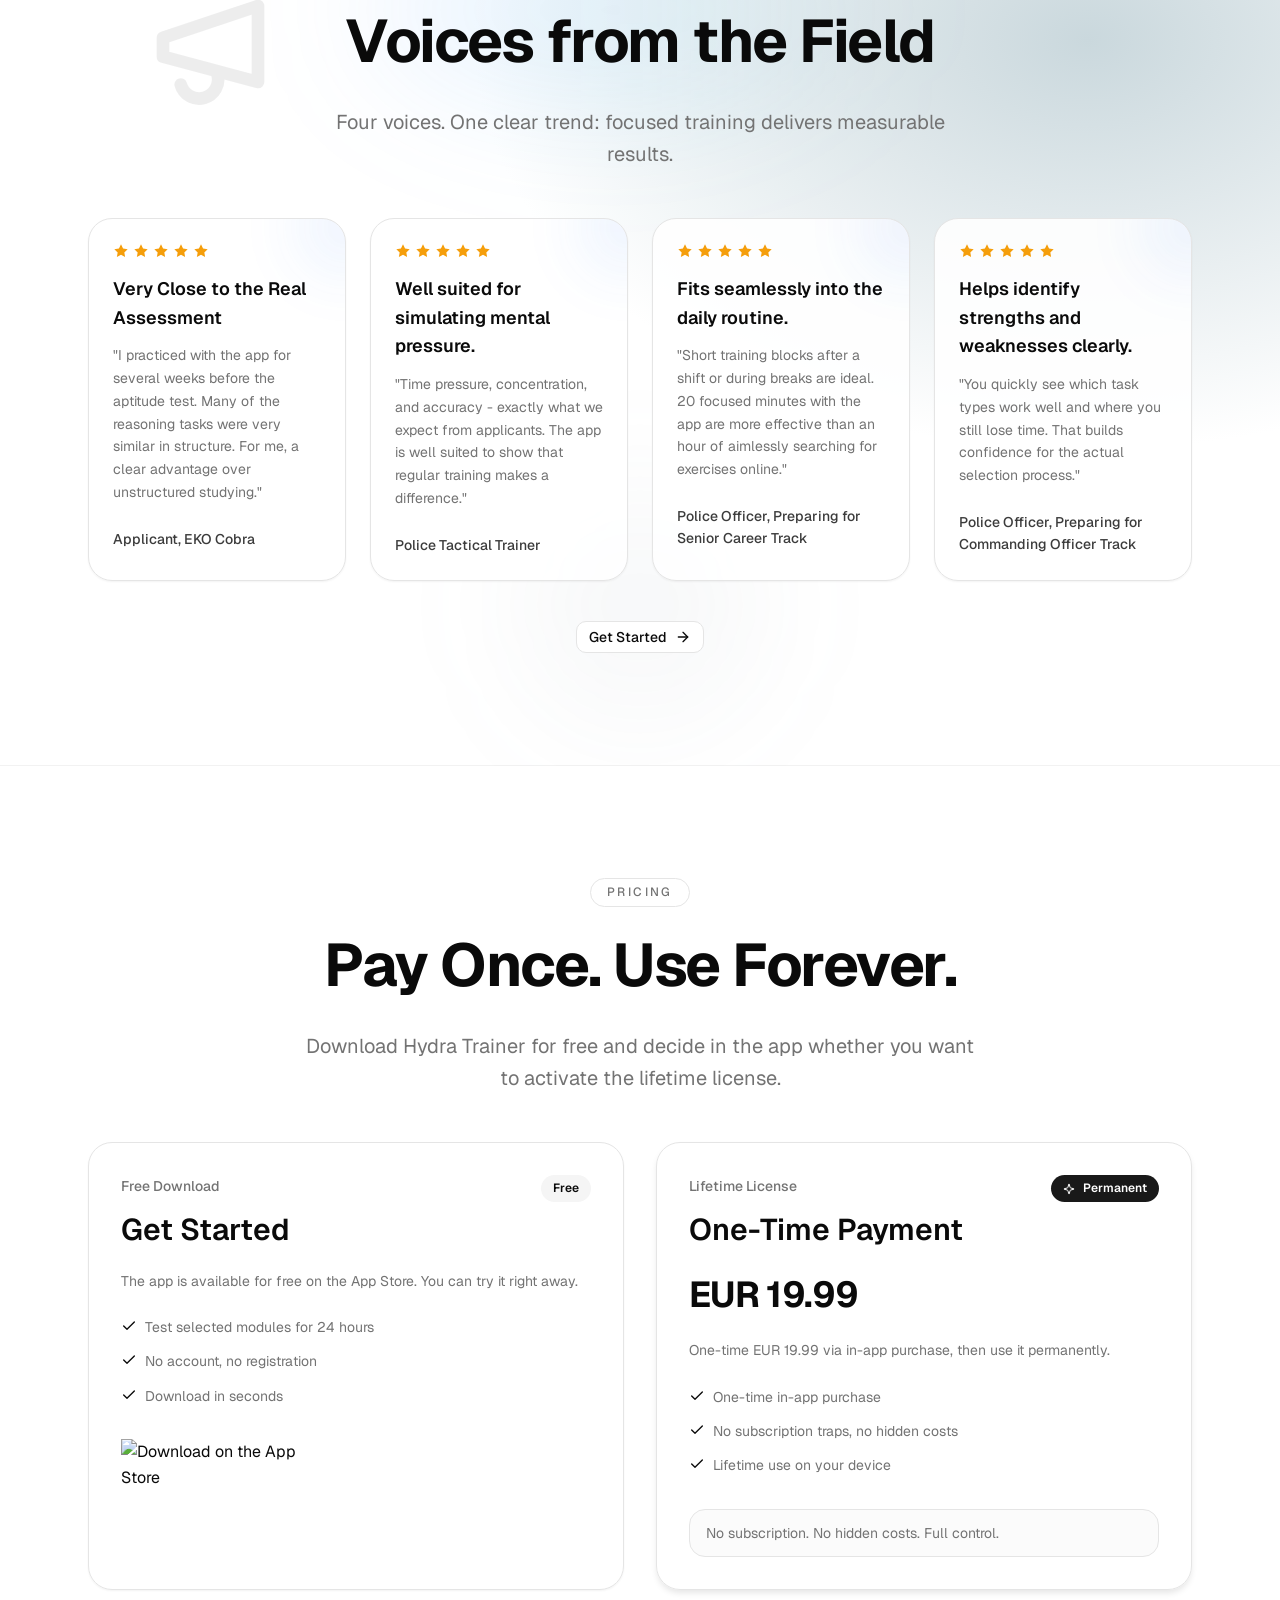
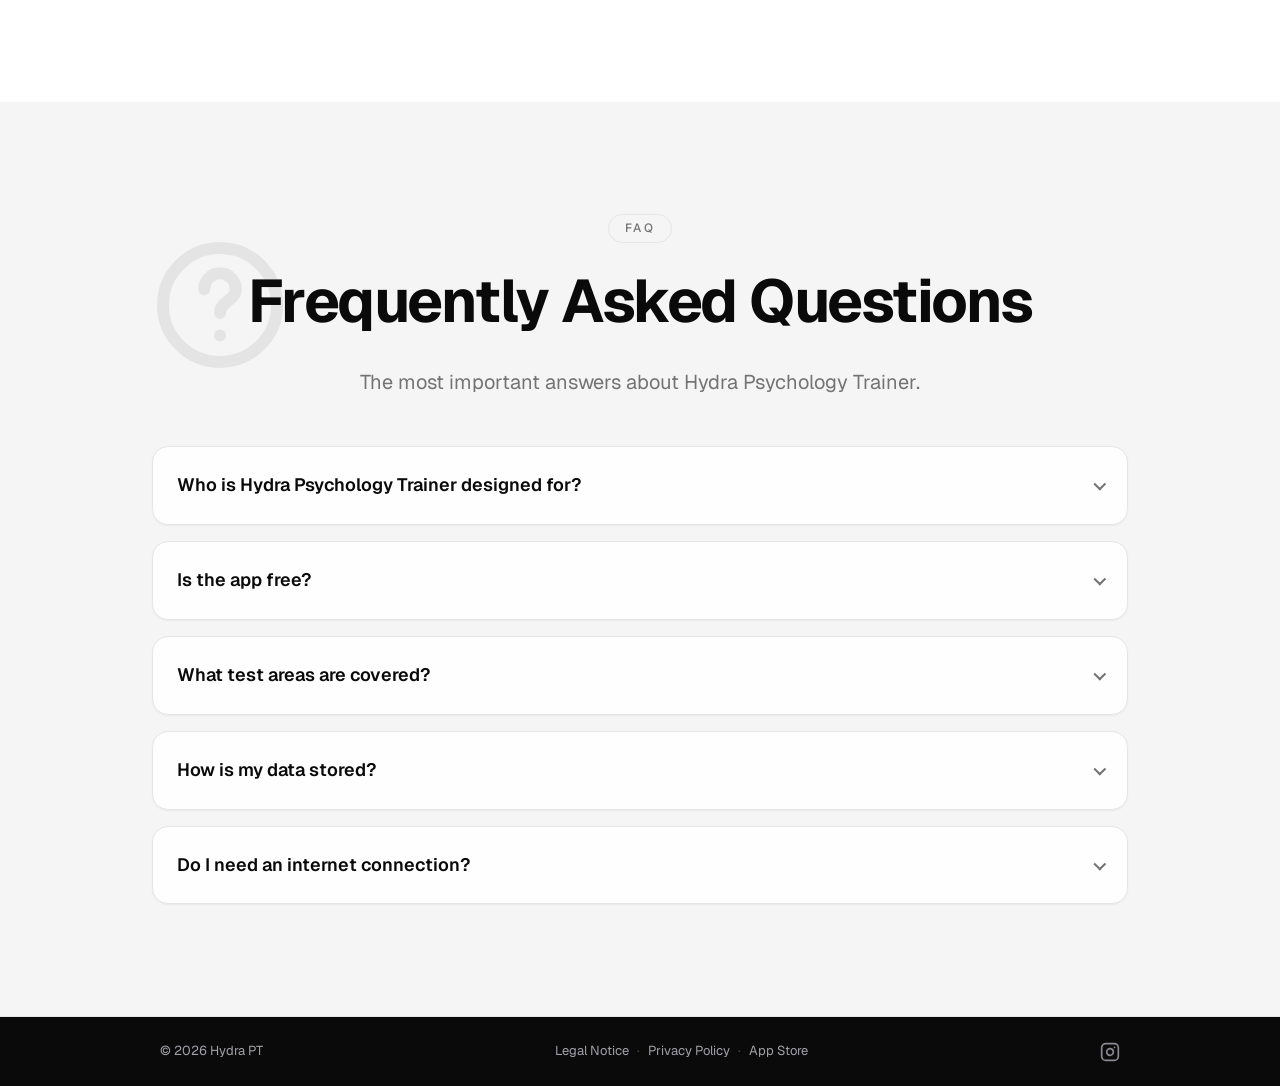
==== commit c589fa0a: "Update footer copyright year to 2026 and adjust footer layout styles" ====
--- a/en/index.html
+++ b/en/index.html
@@ -837,18 +837,17 @@
   <footer id="support" class="footer-section">
     <div class="footer-container">
       <div class="footer-content">
-        <a href="https://instagram.com/hydra.pt" class="footer-instagram" target="_blank" rel="noopener noreferrer" aria-label="Instagram">
-          <svg width="20" height="20" aria-hidden="true"><use href="#icon-instagram"/></svg>
-        </a>
+        <span class="footer-copyright">© 2026 Hydra PT</span>
         <div class="footer-links">
-          <span>© 2025 Hydra PT</span>
-          <span class="footer-dot">·</span>
           <a href="impress.html" target="_blank" rel="noopener noreferrer">Legal Notice</a>
           <span class="footer-dot">·</span>
           <a href="privacy-policy.html" target="_blank" rel="noopener noreferrer">Privacy Policy</a>
           <span class="footer-dot">·</span>
           <a href="https://apps.apple.com/app/hydra-trainer/id6754796903" target="_blank" rel="noopener noreferrer">App Store</a>
         </div>
+        <a href="https://instagram.com/hydra.pt" class="footer-instagram" target="_blank" rel="noopener noreferrer" aria-label="Instagram">
+          <svg width="20" height="20" aria-hidden="true"><use href="#icon-instagram"/></svg>
+        </a>
       </div>
     </div>
   </footer>
--- a/styles.css
+++ b/styles.css
@@ -1386,28 +1386,30 @@
   padding: 1.5rem 0;
 }
 .dark .footer-section { background: #000; }
-.footer-container { max-width: 64rem; padding: 0 2rem; }
+.footer-container { max-width: 64rem; padding: 0 2rem; margin: 0 auto; }
 .footer-content {
   display: flex;
   align-items: center;
-  justify-content: space-between;
   font-size: 0.8125rem;
   color: #a1a1aa;
 }
+.footer-copyright { flex-shrink: 0; }
+.footer-links {
+  display: flex;
+  flex-wrap: wrap;
+  align-items: center;
+  justify-content: center;
+  flex: 1;
+  gap: 0.5rem;
+}
 .footer-instagram {
   display: flex;
   align-items: center;
+  flex-shrink: 0;
   opacity: 0.85;
   transition: opacity var(--duration-fast);
 }
 .footer-instagram:hover { opacity: 1; }
-.footer-links {
-  display: flex;
-  flex-wrap: wrap;
-  align-items: center;
-  justify-content: center;
-  gap: 0.5rem;
-}
 .footer-dot { color: #a1a1aa; opacity: 0.4; }
 .footer-content a { color: #a1a1aa; transition: color var(--duration-fast); }
 .footer-content a:hover { color: #f4f4f5; }
@@ -1792,7 +1794,15 @@
   .faq-item summary { font-size: 1rem; }
   .faq-item p { font-size: 0.9375rem; }
 
-  .footer-section { padding: 1.25rem 0; }
+  .footer-section { padding: 1.5rem 0; }
+  .footer-content {
+    flex-direction: column;
+    gap: 0.75rem;
+    text-align: center;
+  }
+  .footer-copyright { margin-right: 0; }
+  .footer-links { flex: none; }
+  .footer-dot { display: none; }
 }
 
 /* ---------- Legal Pages (Privacy Policy, Impress) ---------- */
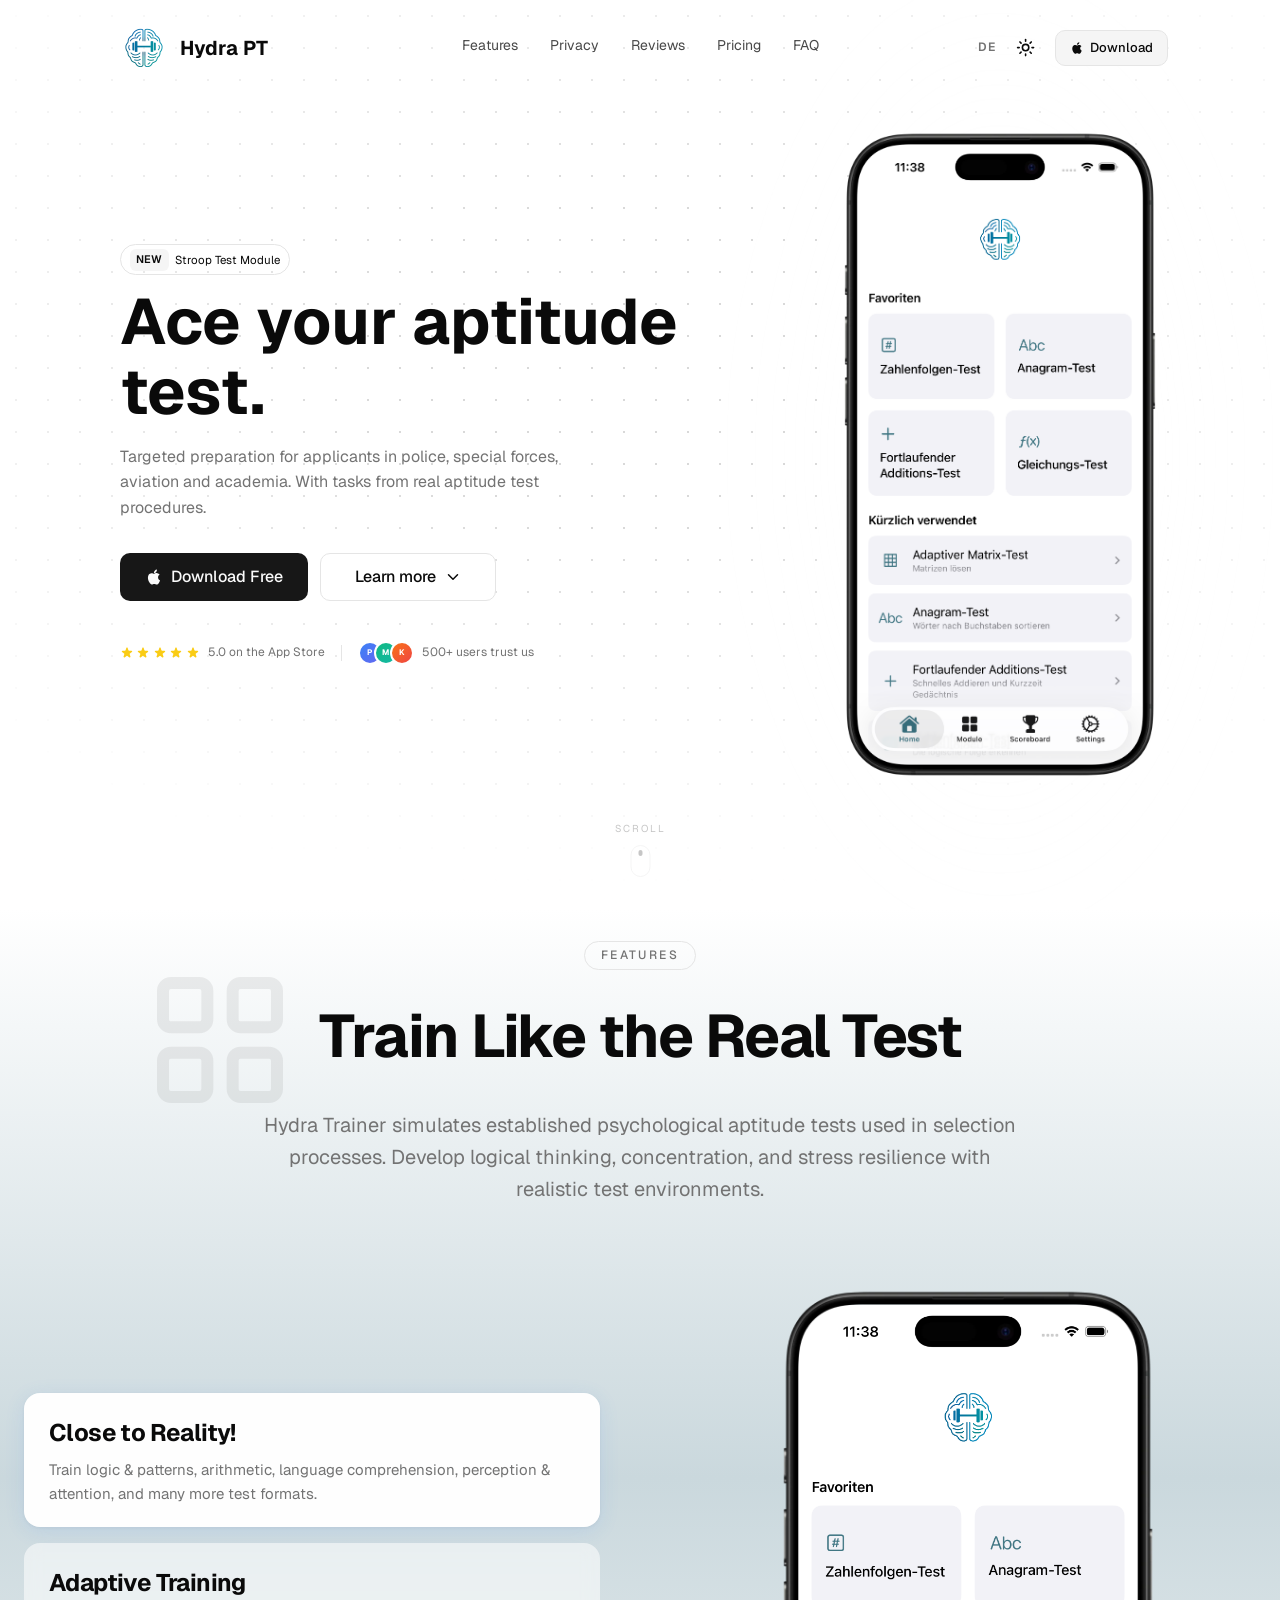
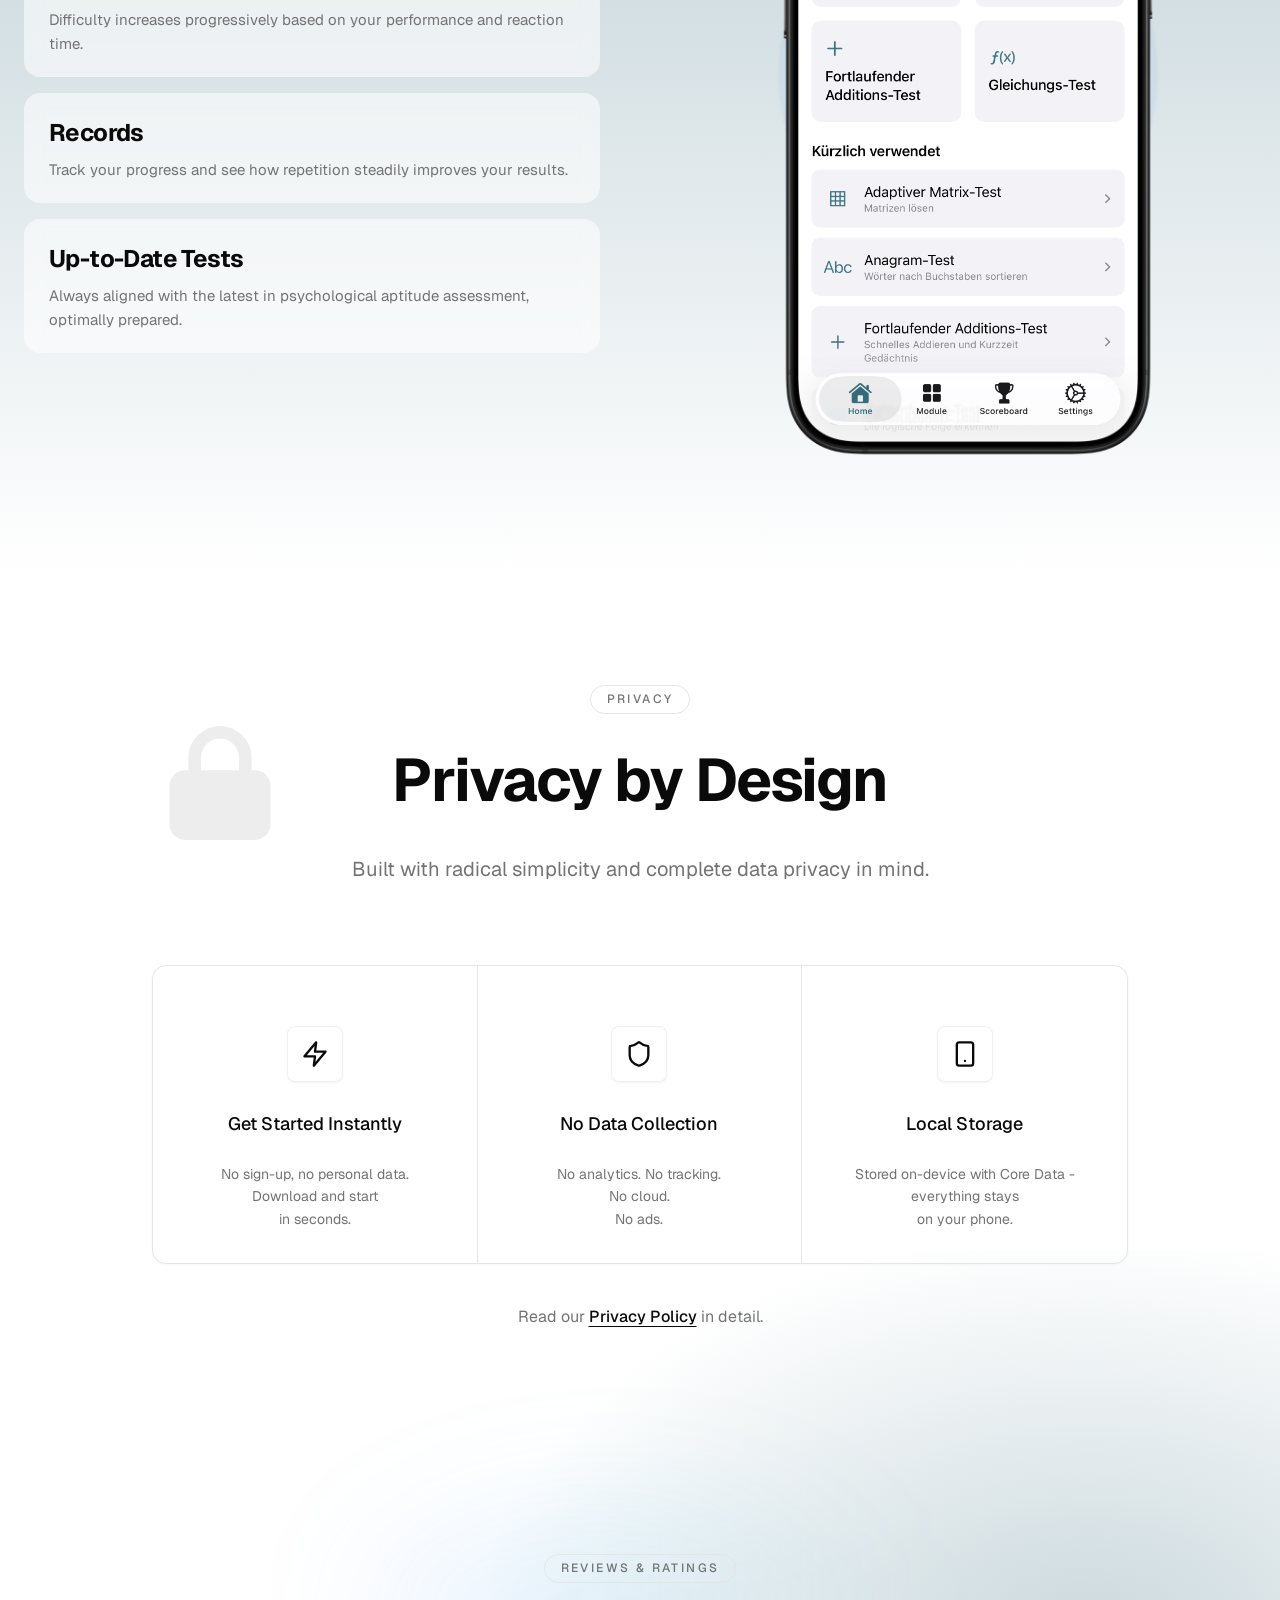
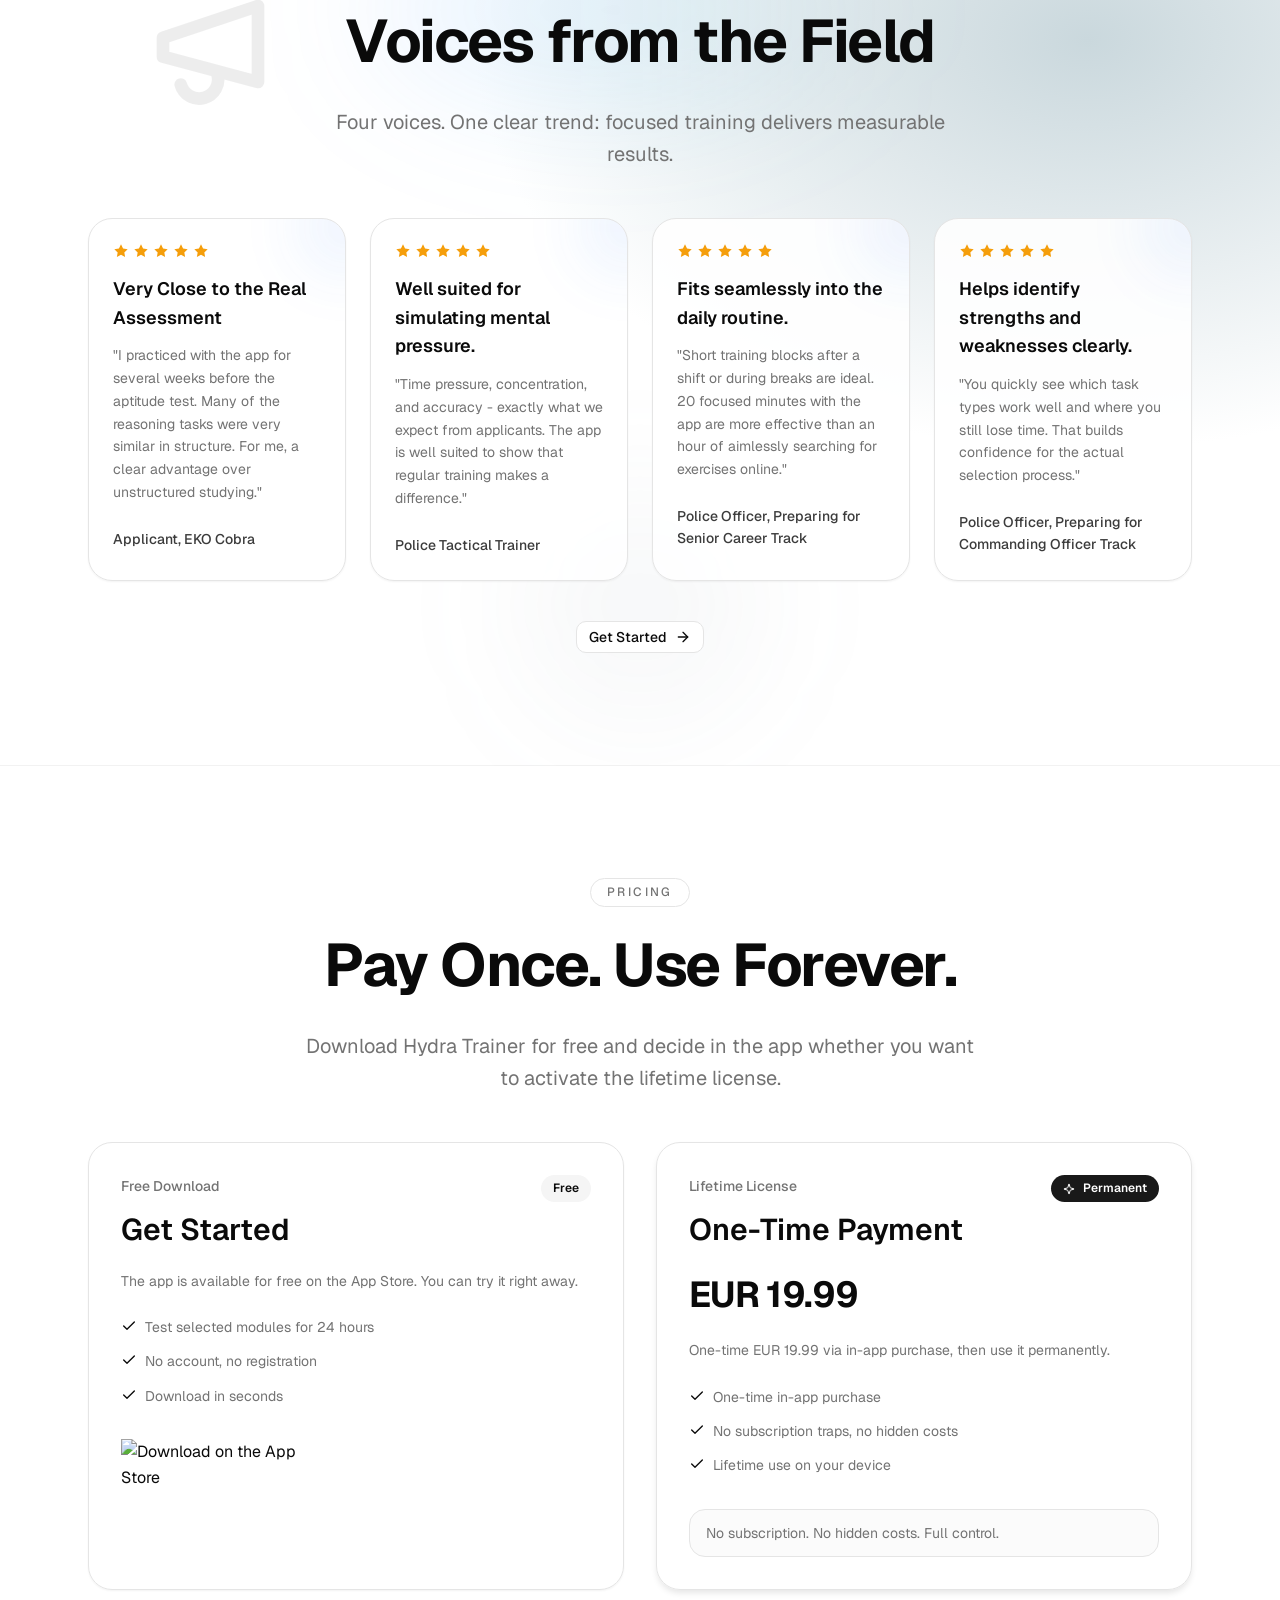
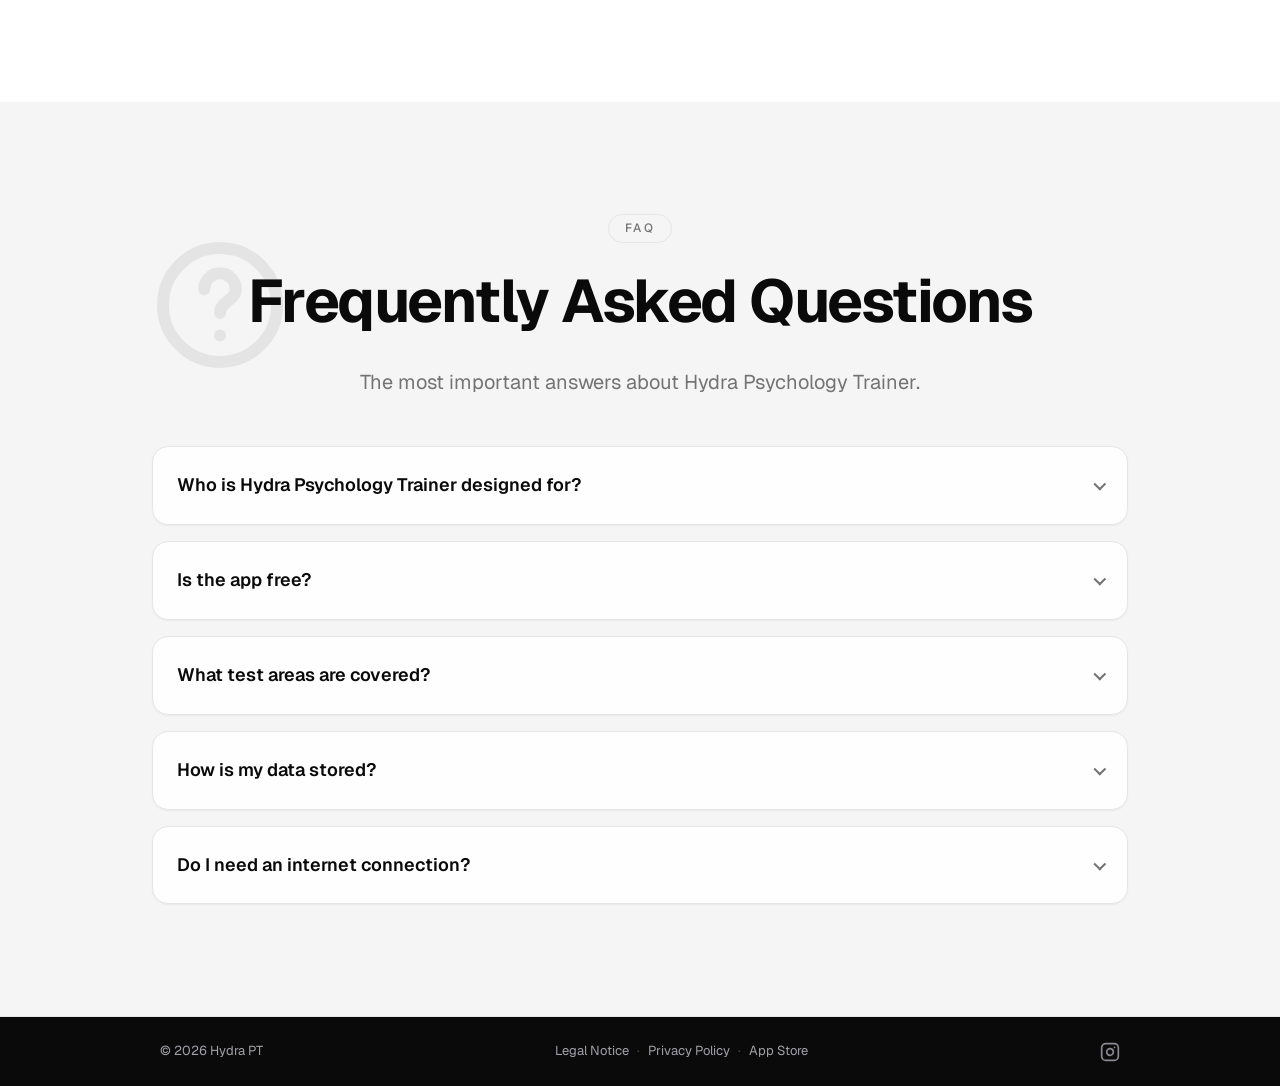
==== commit a68bd8bf: "refactor: update mobile navigation and download button styles for improved usability" ====
--- a/en/index.html
+++ b/en/index.html
@@ -316,21 +316,19 @@
               <li><a href="#pricing">Pricing</a></li>
               <li><a href="#faq">FAQ</a></li>
             </ul>
-            <div class="nav-mobile-actions">
-              <div class="nav-mobile-bottom">
-                <a href="../index.html" class="lang-toggle" aria-label="Deutsche Version">
-                  <span>DE</span>
-                </a>
-                <button class="theme-toggle" aria-label="Toggle theme">
-                  <svg class="sun" width="18" height="18"><use href="#icon-sun"/></svg>
-                  <svg class="moon" width="18" height="18"><use href="#icon-moon"/></svg>
-                </button>
-              </div>
-              <a href="https://apps.apple.com/app/hydra-trainer/id6754796903" target="_blank" rel="noopener noreferrer"
-                 class="nav-app-badge" style="margin-top: 0.5rem;">
-                <svg width="14" height="14" viewBox="0 0 24 24" fill="currentColor"><path d="M18.71 19.5c-.83 1.24-1.71 2.45-3.05 2.47-1.34.03-1.77-.79-3.29-.79-1.53 0-2 .77-3.27.82-1.31.05-2.3-1.32-3.14-2.53C4.25 17 2.94 12.45 4.7 9.39c.87-1.52 2.43-2.48 4.12-2.51 1.28-.02 2.5.87 3.29.87.78 0 2.26-1.07 3.8-.91.65.03 2.47.26 3.64 1.98-.09.06-2.17 1.28-2.15 3.81.03 3.02 2.65 4.03 2.68 4.04-.03.07-.42 1.44-1.38 2.83M13 3.5c.73-.83 1.94-1.46 2.94-1.5.13 1.17-.34 2.35-1.04 3.19-.69.85-1.83 1.51-2.95 1.42-.15-1.15.41-2.35 1.05-3.11z"/></svg>
-                <span>Download</span>
+            <a href="https://apps.apple.com/app/hydra-trainer/id6754796903" target="_blank" rel="noopener noreferrer"
+               class="mobile-download-btn">
+              <svg width="18" height="18" viewBox="0 0 24 24" fill="currentColor"><path d="M18.71 19.5c-.83 1.24-1.71 2.45-3.05 2.47-1.34.03-1.77-.79-3.29-.79-1.53 0-2 .77-3.27.82-1.31.05-2.3-1.32-3.14-2.53C4.25 17 2.94 12.45 4.7 9.39c.87-1.52 2.43-2.48 4.12-2.51 1.28-.02 2.5.87 3.29.87.78 0 2.26-1.07 3.8-.91.65.03 2.47.26 3.64 1.98-.09.06-2.17 1.28-2.15 3.81.03 3.02 2.65 4.03 2.68 4.04-.03.07-.42 1.44-1.38 2.83M13 3.5c.73-.83 1.94-1.46 2.94-1.5.13 1.17-.34 2.35-1.04 3.19-.69.85-1.83 1.51-2.95 1.42-.15-1.15.41-2.35 1.05-3.11z"/></svg>
+              <span>Download</span>
+            </a>
+            <div class="nav-mobile-bottom">
+              <a href="../index.html" class="lang-toggle" aria-label="Deutsche Version">
+                <span>DE</span>
               </a>
+              <button class="theme-toggle" aria-label="Toggle theme">
+                <svg class="sun" width="18" height="18"><use href="#icon-sun"/></svg>
+                <svg class="moon" width="18" height="18"><use href="#icon-moon"/></svg>
+              </button>
             </div>
           </div>
         </div>
@@ -374,7 +372,7 @@
             </a>
             <a href="#features" class="btn btn-outline hero-cta-secondary">
               <span>Learn more</span>
-              <svg width="16" height="16" viewBox="0 0 24 24" fill="none" stroke="currentColor" stroke-width="2" stroke-linecap="round" stroke-linejoin="round"><path d="m6 9 6 6 6-6"/></svg>
+              <svg width="18" height="18" viewBox="0 0 24 24" fill="none" stroke="currentColor" stroke-width="2" stroke-linecap="round" stroke-linejoin="round"><path d="m6 9 6 6 6-6"/></svg>
             </a>
           </div>
 
--- a/styles.css
+++ b/styles.css
@@ -277,8 +277,40 @@
 }
 .nav-mobile-panel a:hover { color: var(--accent-foreground); }
 .nav-mobile-panel a.btn-primary { color: var(--primary-foreground); }
-.nav-mobile-actions { margin-top: 1rem; display: flex; flex-direction: column; gap: 1rem; }
-.nav-mobile-bottom { display: flex; align-items: center; justify-content: center; gap: 1.5rem; }
+
+/* Mobile download CTA */
+.mobile-download-btn {
+  display: inline-flex;
+  align-items: center;
+  justify-content: center;
+  gap: 0.5rem;
+  width: 100%;
+  max-width: 20rem;
+  padding: 0.875rem 2rem;
+  margin-top: 0.5rem;
+  font-size: 1.1rem;
+  font-weight: 500;
+  color: var(--primary-foreground) !important;
+  background: var(--primary);
+  border-radius: var(--radius);
+  transition: opacity var(--duration-fast);
+}
+.mobile-download-btn:hover { opacity: 0.85; }
+
+/* Toggles pinned to bottom */
+.nav-mobile-bottom {
+  position: absolute;
+  bottom: 2.5rem;
+  left: 0;
+  right: 0;
+  display: flex;
+  align-items: center;
+  justify-content: center;
+  gap: 1.5rem;
+  opacity: 0.5;
+  transition: opacity var(--duration-fast);
+}
+.nav-mobile-bottom:hover { opacity: 0.8; }
 .nav-mobile-bottom .btn-icon {
   width: 2.25rem;
   height: 2.25rem;
@@ -535,11 +567,16 @@
   opacity: 0.4;
   color: var(--foreground);
   animation: scrollBounce 2s ease-in-out infinite;
-  transition: opacity 0.2s;
+  transition: opacity 0.5s ease, filter 0.5s ease;
   display: none;
   z-index: 10;
 }
 .hero-scroll-hint:hover { opacity: 0.7; }
+.hero-scroll-hint.hero-scroll-hidden {
+  opacity: 0;
+  filter: blur(8px);
+  pointer-events: none;
+}
 @keyframes scrollBounce {
   0%, 100% { transform: translateX(-50%) translateY(0); }
   50% { transform: translateX(-50%) translateY(6px); }
@@ -1726,7 +1763,7 @@
   }
 
   /* -- Mobile Hero -- */
-  .hero-section { padding: 2rem 1rem; padding-bottom: 6rem; }
+  .hero-section { padding: 5.5rem 1rem 6rem; }
   .hero-container { gap: 2rem; padding: 0 1.5rem; }
   .hero-left {
     text-align: center;
@@ -1754,14 +1791,16 @@
     padding: 0 1rem;
   }
 
-  /* Make navbar non-fixed on mobile */
+  /* Navbar sits over the hero on mobile, transparent */
   nav.main-nav {
-    position: relative;
-    background: var(--background);
+    position: absolute;
+    top: 0;
+    left: 0;
+    background: transparent;
     padding: 0;
   }
   .dark nav.main-nav {
-    background: #000;
+    background: transparent;
   }
 
   /* Shared mobile section sizing */
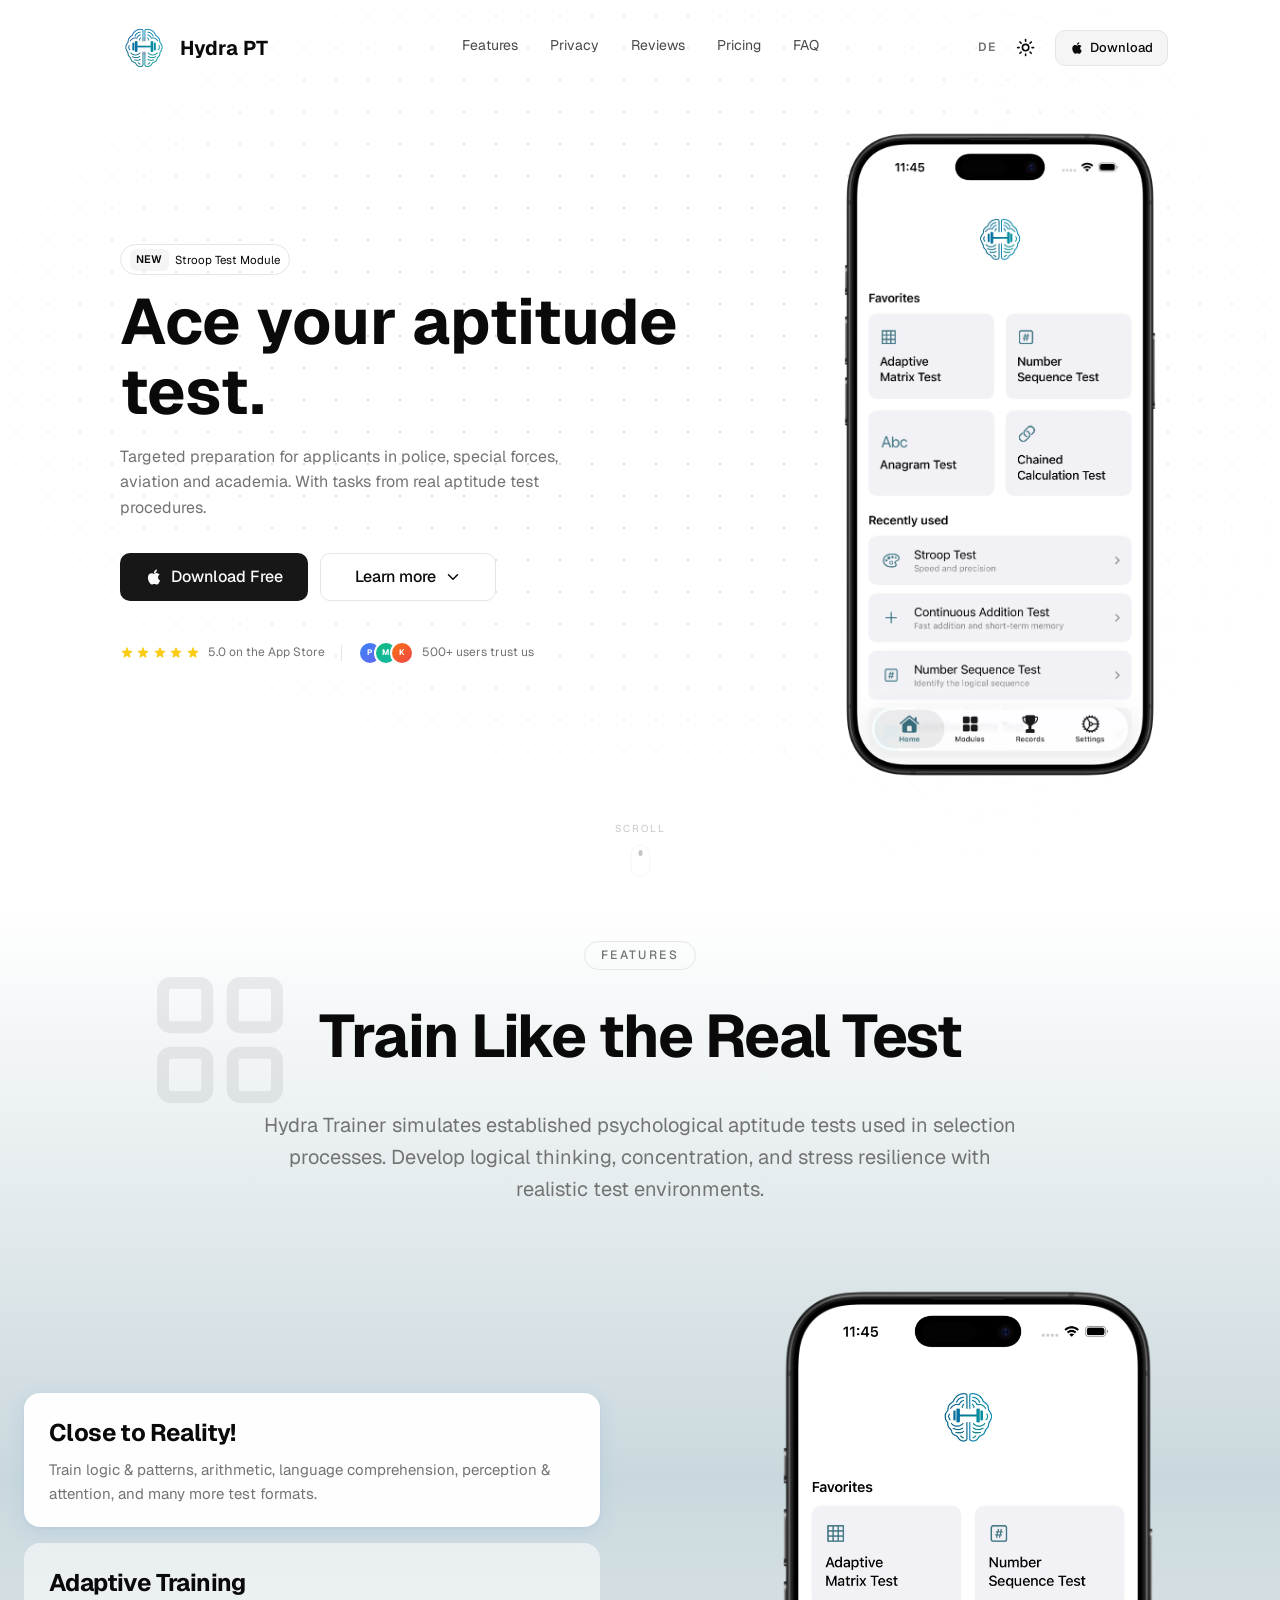
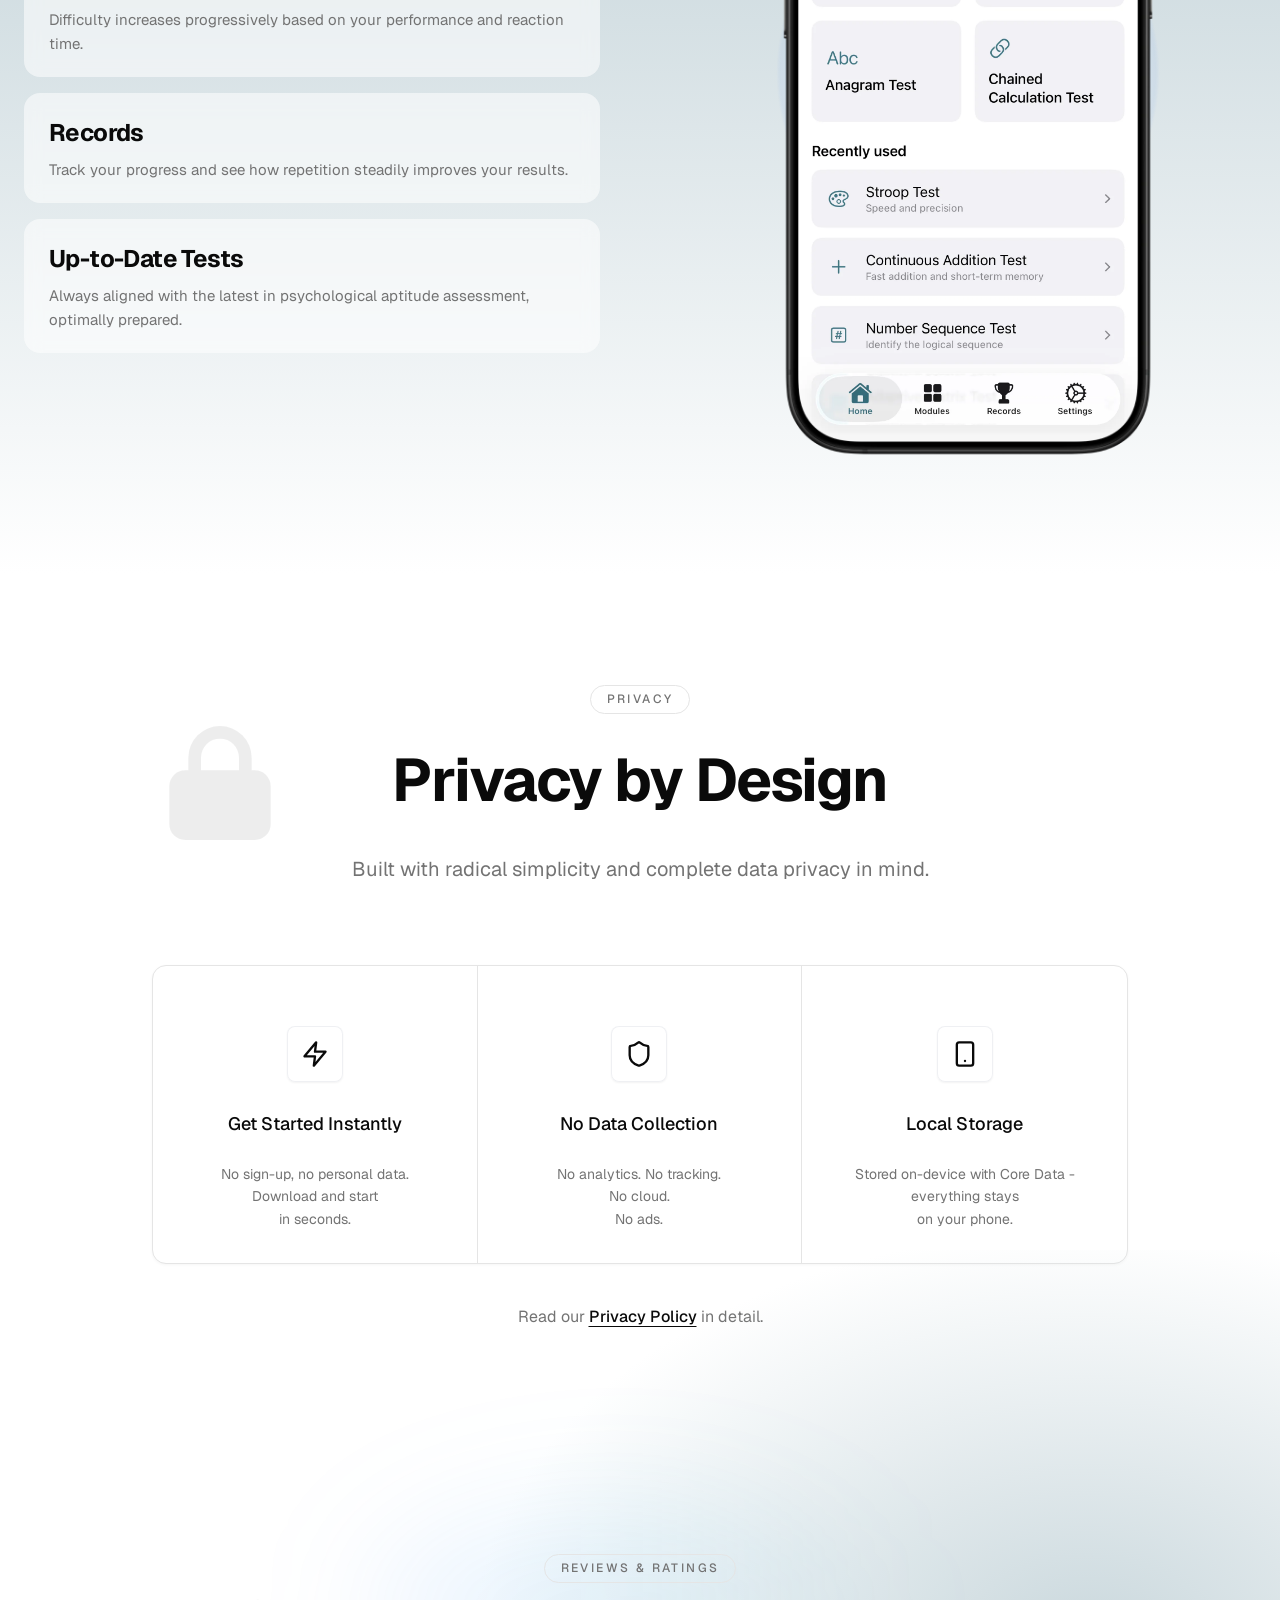
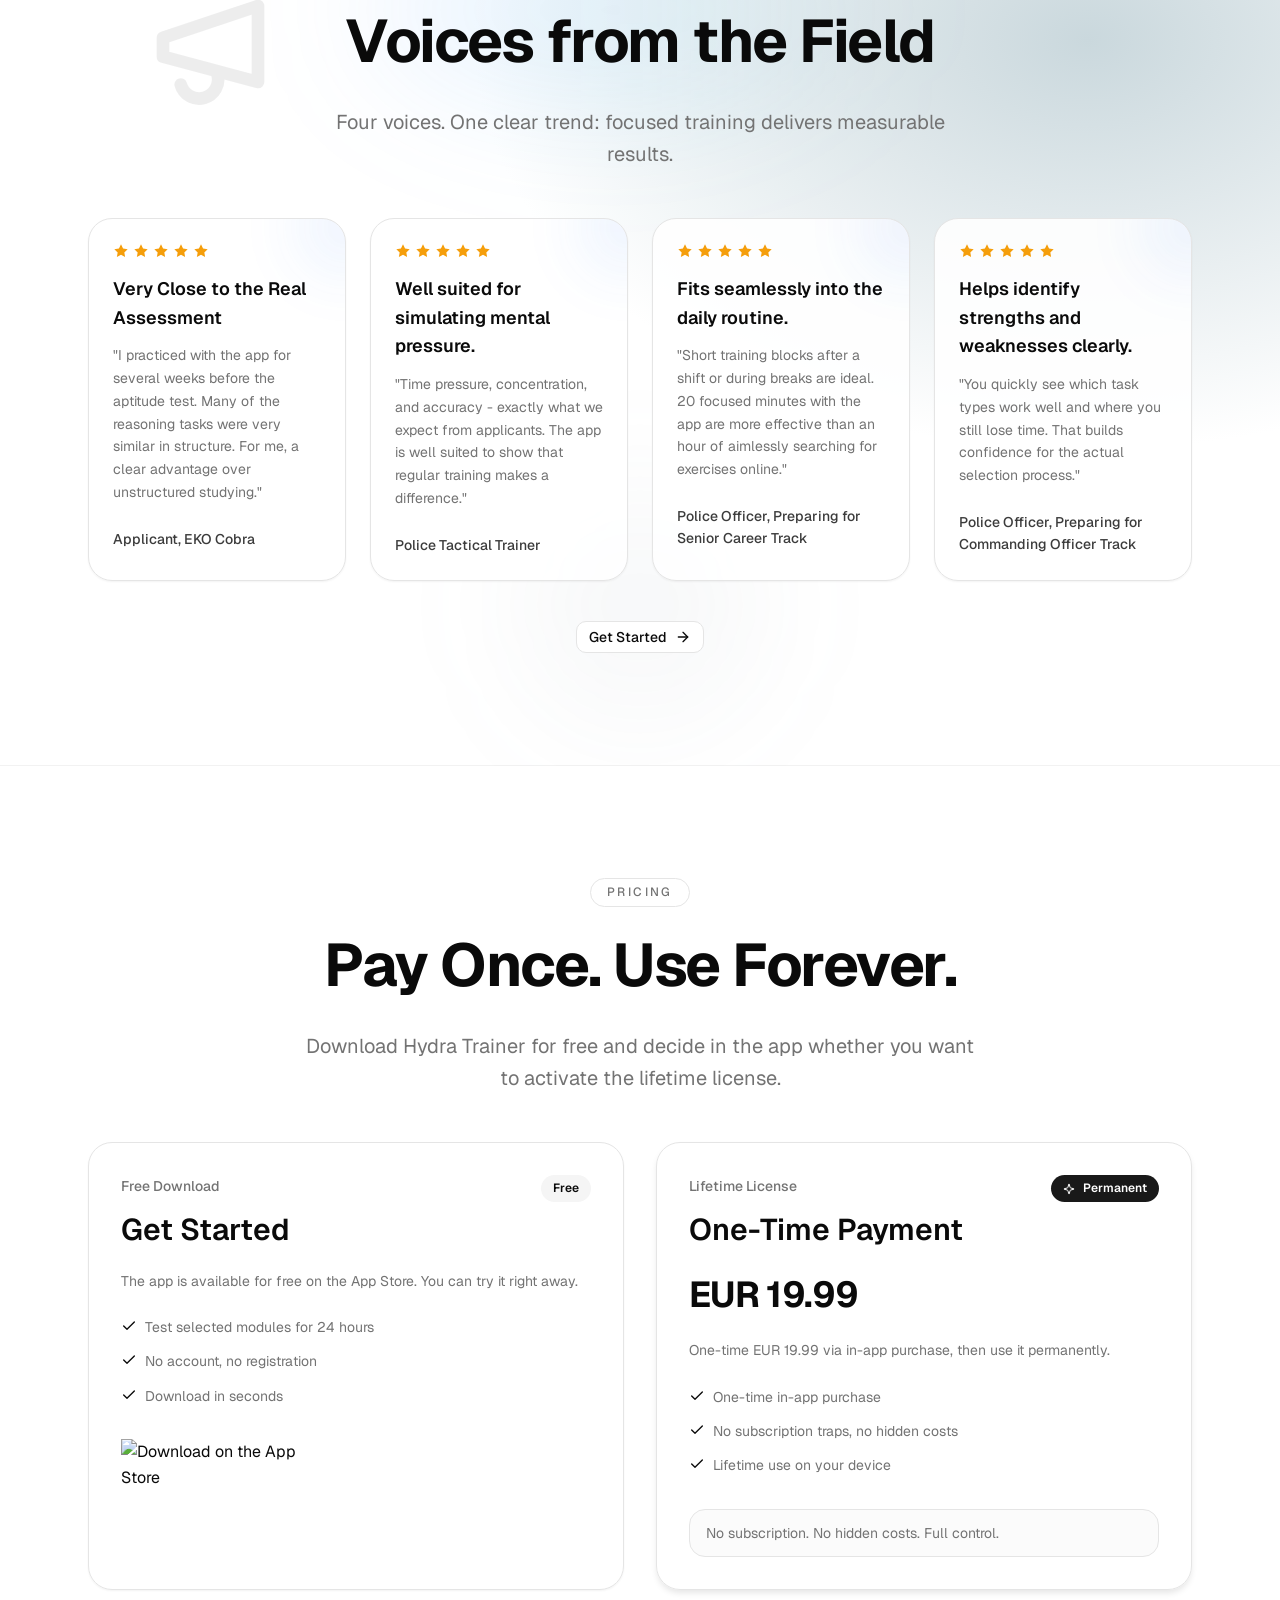
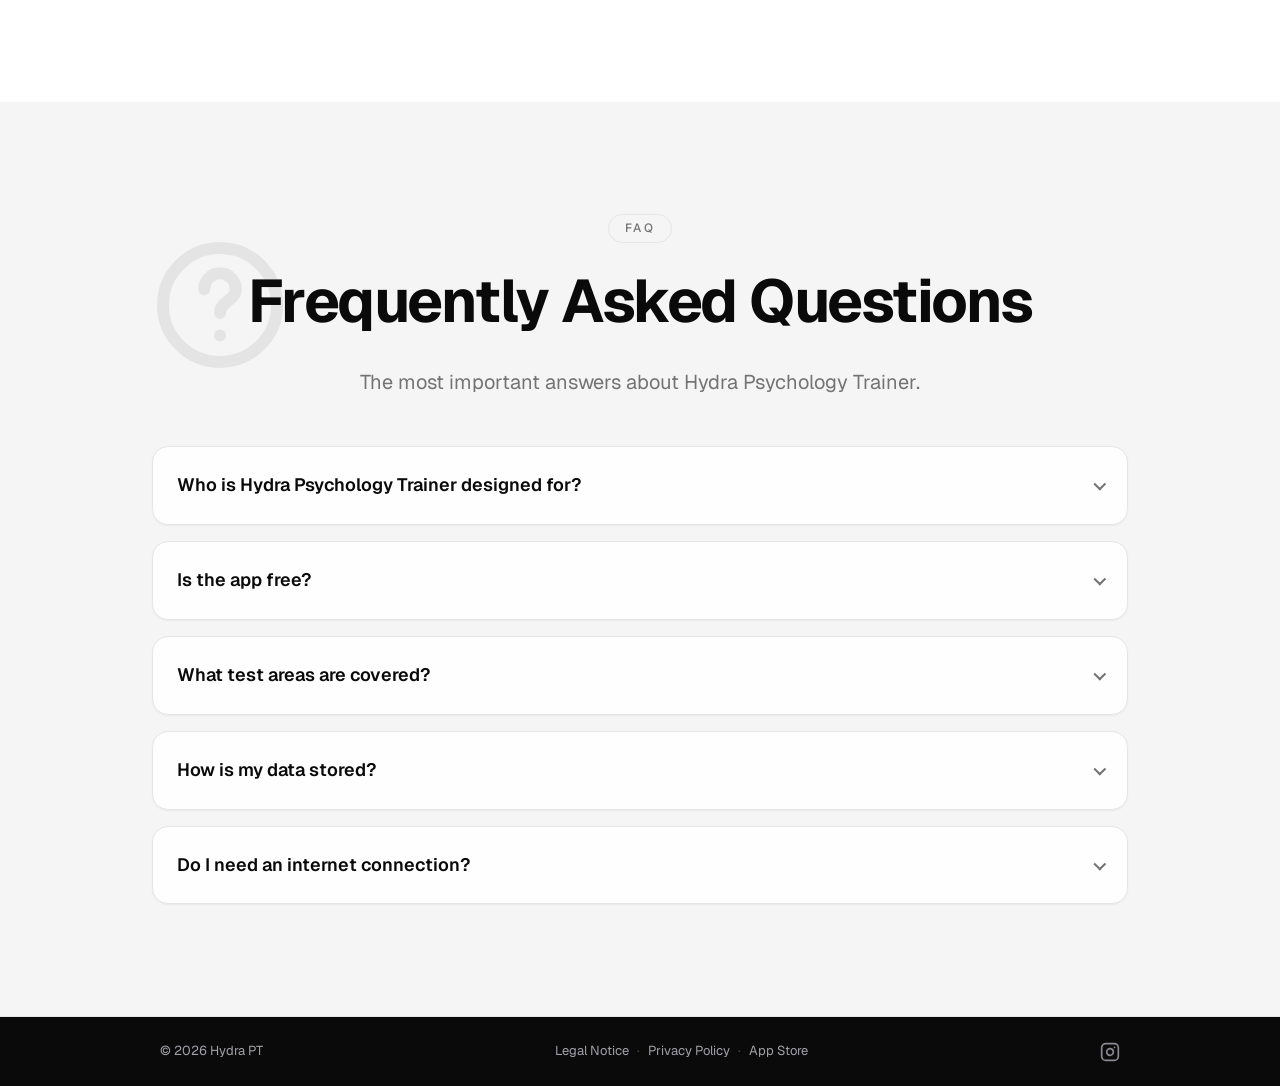
==== commit b0209c33: "screenshot_en" ====
--- a/en/index.html
+++ b/en/index.html
@@ -406,7 +406,7 @@
           <div class="hero-phone-wrap">
             <div class="hero-phone-glow"></div>
             <div class="phone-mockup">
-              <div class="screen"><img src="../assets/screens/training-overview.webp" alt="Hydra PT App" loading="eager"></div>
+              <div class="screen"><img src="../assets/screens/en/training-overview.webp" alt="Hydra PT App" loading="eager"></div>
               <div class="frame"><img src="../assets/iphone-frame.webp" alt="" loading="eager"></div>
             </div>
           </div>
@@ -445,45 +445,45 @@
           <!-- Clickable cards column (LEFT) -->
           <div class="features-steps-col stagger-children">
 
-            <div class="feature-step is-active anim-hidden fade-up" data-screen="../assets/screens/training-overview.webp">
+            <div class="feature-step is-active anim-hidden fade-up" data-screen="../assets/screens/en/training-overview.webp">
               <h3>Close to Reality!</h3>
               <p>Train logic &amp; patterns, arithmetic, language comprehension, perception &amp; attention, and many more test formats.</p>
               <div class="feature-step-mockup">
                 <div class="phone-mockup">
-                  <div class="screen"><img src="../assets/screens/training-overview.webp" alt="Training Overview" loading="lazy"></div>
+                  <div class="screen"><img src="../assets/screens/en/training-overview.webp" alt="Training Overview" loading="lazy"></div>
                   <div class="frame"><img src="../assets/iphone-frame.webp" alt="" loading="lazy"></div>
                 </div>
               </div>
             </div>
 
-            <div class="feature-step anim-hidden fade-up" data-screen="../assets/screens/anagram-test.webp">
+            <div class="feature-step anim-hidden fade-up" data-screen="../assets/screens/en/anagram-test.webp">
               <h3>Adaptive Training</h3>
               <p>Difficulty increases progressively based on your performance and reaction time.</p>
               <div class="feature-step-mockup">
                 <div class="phone-mockup">
-                  <div class="screen"><img src="../assets/screens/anagram-test.webp" alt="Anagram Test" loading="lazy"></div>
+                  <div class="screen"><img src="../assets/screens/en/anagram-test.webp" alt="Anagram Test" loading="lazy"></div>
                   <div class="frame"><img src="../assets/iphone-frame.webp" alt="" loading="lazy"></div>
                 </div>
               </div>
             </div>
 
-            <div class="feature-step anim-hidden fade-up" data-screen="../assets/screens/scoreboard.webp">
+            <div class="feature-step anim-hidden fade-up" data-screen="../assets/screens/en/scoreboard.webp">
               <h3>Records</h3>
               <p>Track your progress and see how repetition steadily improves your results.</p>
               <div class="feature-step-mockup">
                 <div class="phone-mockup">
-                  <div class="screen"><img src="../assets/screens/scoreboard.webp" alt="Scoreboard" loading="lazy"></div>
+                  <div class="screen"><img src="../assets/screens/en/scoreboard.webp" alt="Scoreboard" loading="lazy"></div>
                   <div class="frame"><img src="../assets/iphone-frame.webp" alt="" loading="lazy"></div>
                 </div>
               </div>
             </div>
 
-            <div class="feature-step anim-hidden fade-up" data-screen="../assets/screens/memory-test.webp">
+            <div class="feature-step anim-hidden fade-up" data-screen="../assets/screens/en/memory-test.webp">
               <h3>Up-to-Date Tests</h3>
               <p>Always aligned with the latest in psychological aptitude assessment, optimally prepared.</p>
               <div class="feature-step-mockup">
                 <div class="phone-mockup">
-                  <div class="screen"><img src="../assets/screens/memory-test.webp" alt="Memory Test" loading="lazy"></div>
+                  <div class="screen"><img src="../assets/screens/en/memory-test.webp" alt="Memory Test" loading="lazy"></div>
                   <div class="frame"><img src="../assets/iphone-frame.webp" alt="" loading="lazy"></div>
                 </div>
               </div>
@@ -500,7 +500,7 @@
               <div class="phone-mockup-wrapper">
                 <div class="phone-mockup">
                   <div class="screen">
-                    <img class="feature-screen" src="../assets/screens/training-overview.webp" alt="Hydra App Screen" loading="lazy">
+                    <img class="feature-screen" src="../assets/screens/en/training-overview.webp" alt="Hydra App Screen" loading="lazy">
                   </div>
                   <div class="frame">
                     <img src="../assets/iphone-frame.webp" alt="" loading="lazy">
--- a/styles.css
+++ b/styles.css
@@ -942,6 +942,7 @@
    ============================================ */
 .features-section {
   padding: 2rem 0 5rem;
+  scroll-margin-top: 6rem;
   background: linear-gradient(180deg, #ffffff 0%, #CAD8DD 45%, #ffffff 100%);
 }
 .dark .features-section {
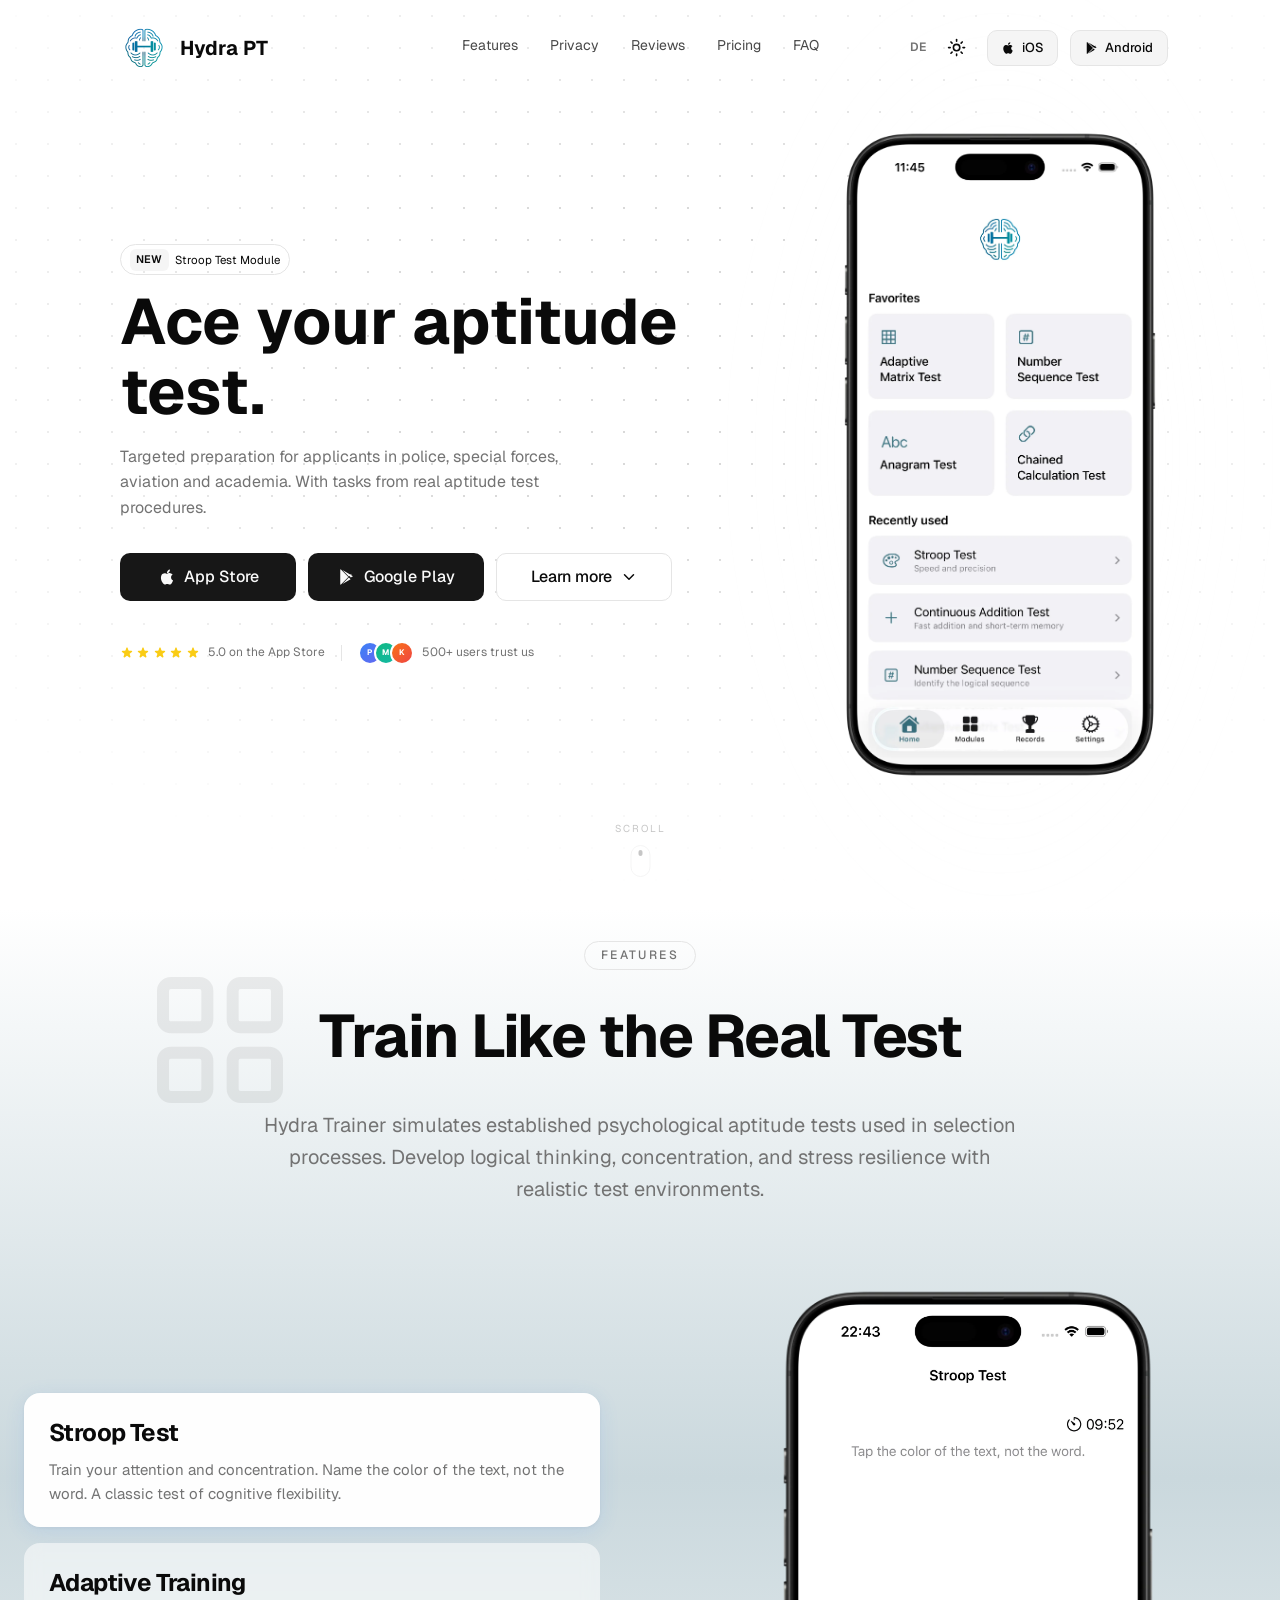
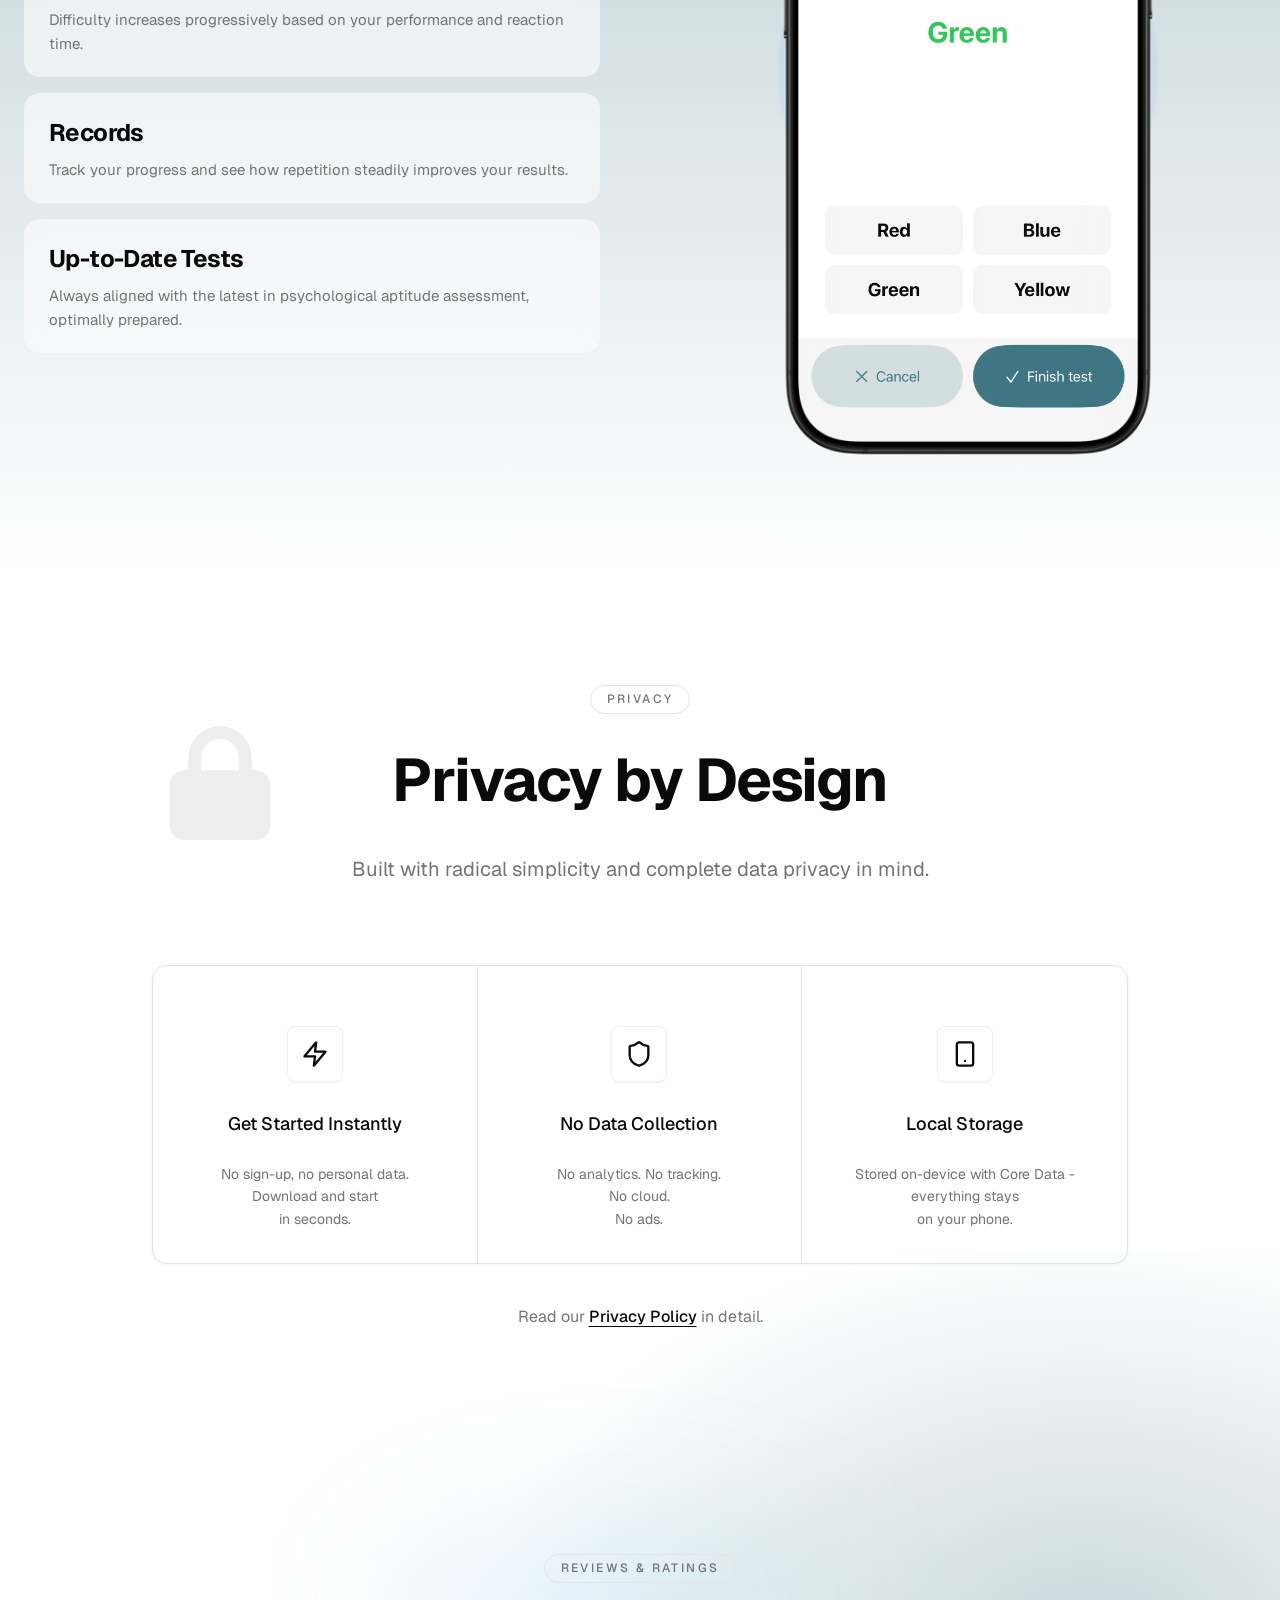
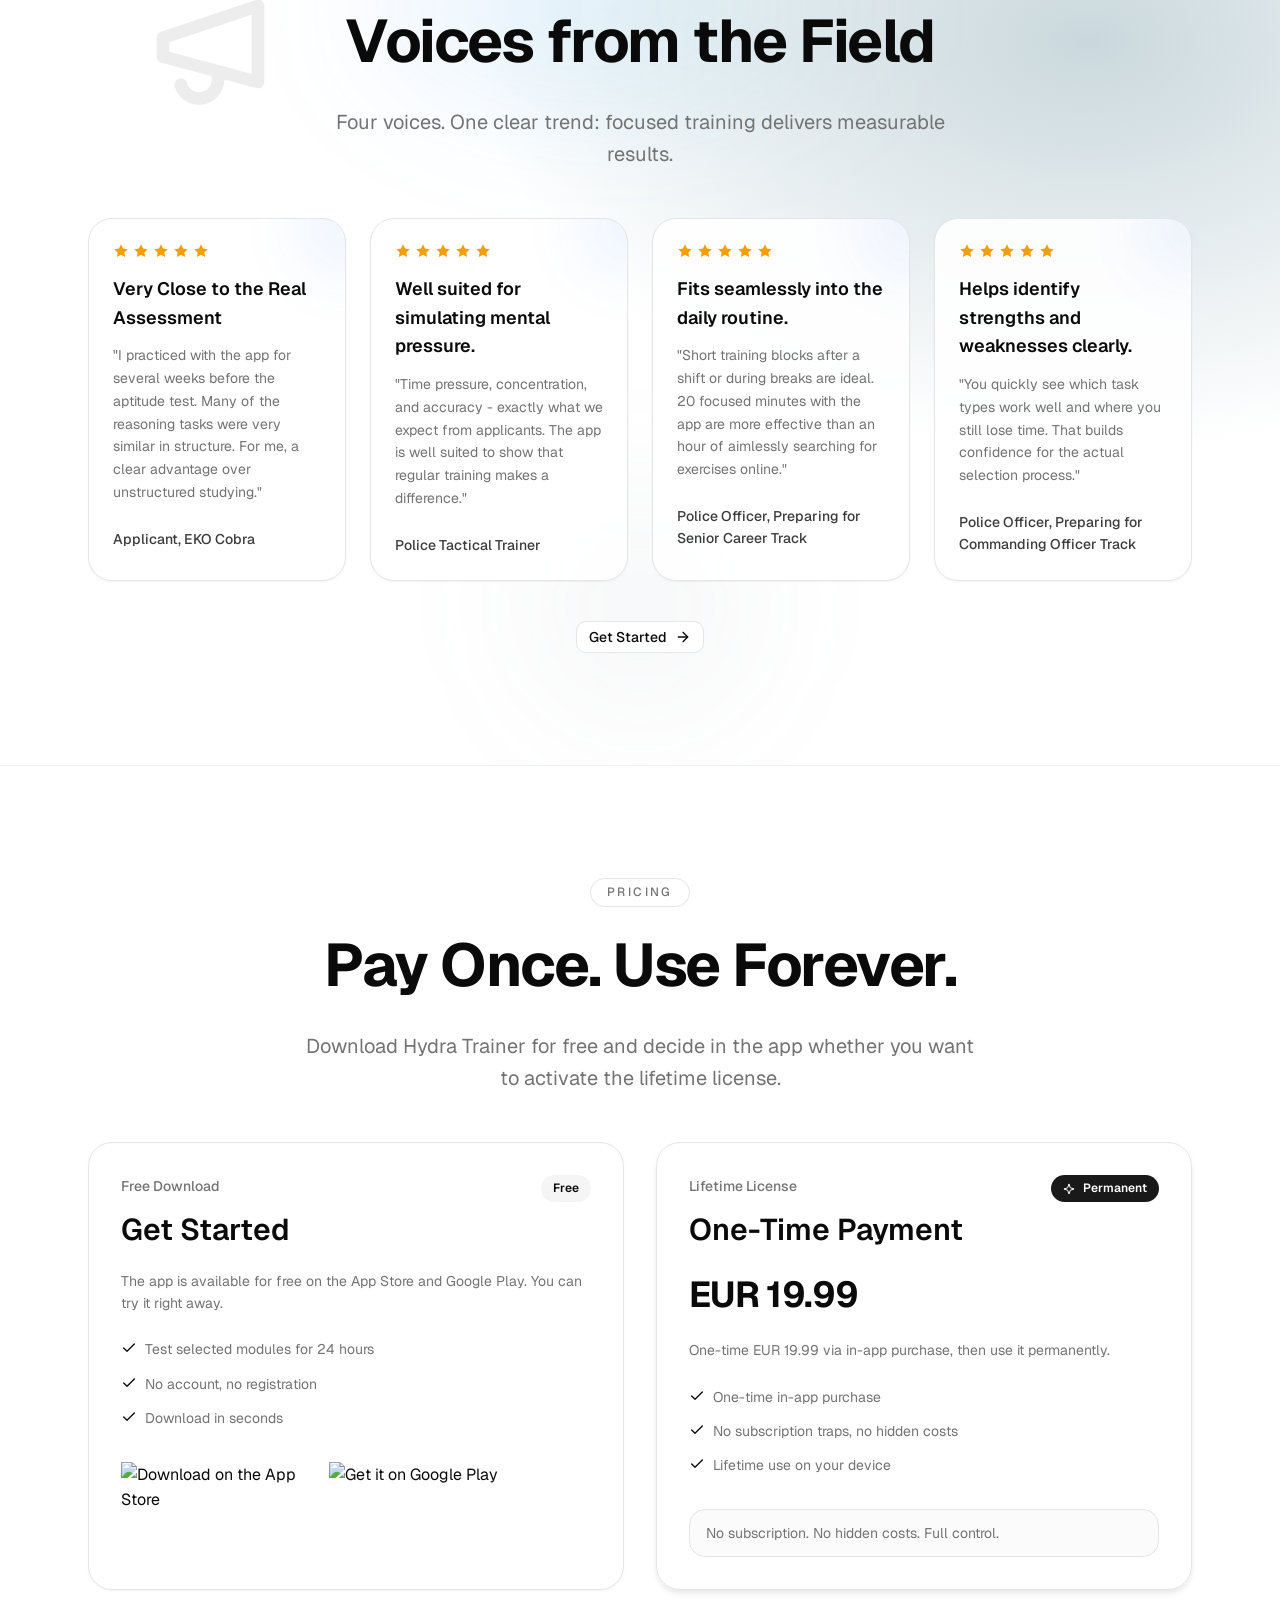
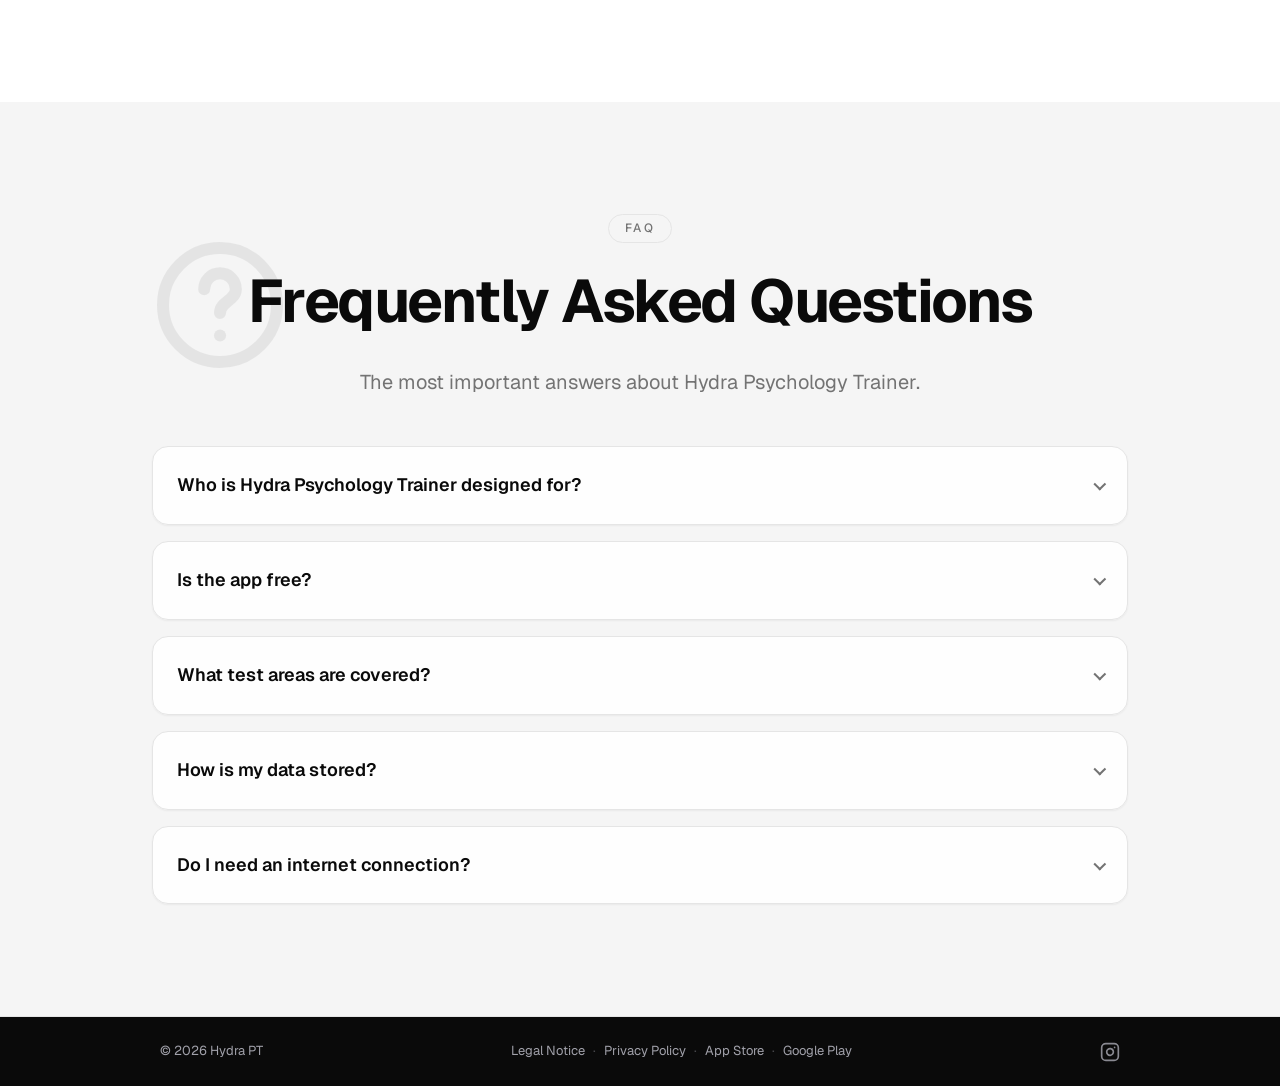
==== commit 80db6e70: "Refactor code structure for improved readability and maintainability" ====
--- a/en/index.html
+++ b/en/index.html
@@ -57,7 +57,7 @@
       "@context": "https://schema.org",
       "@type": "MobileApplication",
       "name": "Hydra Psychology Trainer",
-      "operatingSystem": "iOS",
+      "operatingSystem": "iOS, Android",
       "applicationCategory": "EducationalApplication",
       "description": "Training for psychological aptitude assessment",
       "downloadUrl": "https://apps.apple.com/app/hydra-trainer/id6754796903",
@@ -301,9 +301,14 @@
               <svg class="moon" width="18" height="18"><use href="#icon-moon"/></svg>
             </button>
             <a href="https://apps.apple.com/app/hydra-trainer/id6754796903" target="_blank" rel="noopener noreferrer"
-               class="nav-app-badge">
+               class="nav-app-badge" aria-label="Download on the App Store">
               <svg width="14" height="14" viewBox="0 0 24 24" fill="currentColor"><path d="M18.71 19.5c-.83 1.24-1.71 2.45-3.05 2.47-1.34.03-1.77-.79-3.29-.79-1.53 0-2 .77-3.27.82-1.31.05-2.3-1.32-3.14-2.53C4.25 17 2.94 12.45 4.7 9.39c.87-1.52 2.43-2.48 4.12-2.51 1.28-.02 2.5.87 3.29.87.78 0 2.26-1.07 3.8-.91.65.03 2.47.26 3.64 1.98-.09.06-2.17 1.28-2.15 3.81.03 3.02 2.65 4.03 2.68 4.04-.03.07-.42 1.44-1.38 2.83M13 3.5c.73-.83 1.94-1.46 2.94-1.5.13 1.17-.34 2.35-1.04 3.19-.69.85-1.83 1.51-2.95 1.42-.15-1.15.41-2.35 1.05-3.11z"/></svg>
-              <span>Download</span>
+              <span>iOS</span>
+            </a>
+            <a href="#" target="_blank" rel="noopener noreferrer"
+               class="nav-app-badge" aria-label="Download on Google Play">
+              <svg width="14" height="14" viewBox="0 0 24 24" fill="currentColor"><path d="M3.609 1.814L13.792 12 3.61 22.186a.996.996 0 0 1-.61-.92V2.734a1 1 0 0 1 .609-.92zm10.89 10.893l2.302 2.302-10.937 6.333 8.635-8.635zm3.199-3.199l2.302 1.33-2.926 1.693-2.07-2.07 2.694-2.953zM5.864 2.658L16.8 8.99l-2.302 2.302-8.634-8.634z"/></svg>
+              <span>Android</span>
             </a>
           </div>
 
@@ -316,11 +321,18 @@
               <li><a href="#pricing">Pricing</a></li>
               <li><a href="#faq">FAQ</a></li>
             </ul>
-            <a href="https://apps.apple.com/app/hydra-trainer/id6754796903" target="_blank" rel="noopener noreferrer"
-               class="mobile-download-btn">
-              <svg width="18" height="18" viewBox="0 0 24 24" fill="currentColor"><path d="M18.71 19.5c-.83 1.24-1.71 2.45-3.05 2.47-1.34.03-1.77-.79-3.29-.79-1.53 0-2 .77-3.27.82-1.31.05-2.3-1.32-3.14-2.53C4.25 17 2.94 12.45 4.7 9.39c.87-1.52 2.43-2.48 4.12-2.51 1.28-.02 2.5.87 3.29.87.78 0 2.26-1.07 3.8-.91.65.03 2.47.26 3.64 1.98-.09.06-2.17 1.28-2.15 3.81.03 3.02 2.65 4.03 2.68 4.04-.03.07-.42 1.44-1.38 2.83M13 3.5c.73-.83 1.94-1.46 2.94-1.5.13 1.17-.34 2.35-1.04 3.19-.69.85-1.83 1.51-2.95 1.42-.15-1.15.41-2.35 1.05-3.11z"/></svg>
-              <span>Download</span>
-            </a>
+            <div class="mobile-download-buttons">
+              <a href="https://apps.apple.com/app/hydra-trainer/id6754796903" target="_blank" rel="noopener noreferrer"
+                 class="mobile-download-btn">
+                <svg width="18" height="18" viewBox="0 0 24 24" fill="currentColor"><path d="M18.71 19.5c-.83 1.24-1.71 2.45-3.05 2.47-1.34.03-1.77-.79-3.29-.79-1.53 0-2 .77-3.27.82-1.31.05-2.3-1.32-3.14-2.53C4.25 17 2.94 12.45 4.7 9.39c.87-1.52 2.43-2.48 4.12-2.51 1.28-.02 2.5.87 3.29.87.78 0 2.26-1.07 3.8-.91.65.03 2.47.26 3.64 1.98-.09.06-2.17 1.28-2.15 3.81.03 3.02 2.65 4.03 2.68 4.04-.03.07-.42 1.44-1.38 2.83M13 3.5c.73-.83 1.94-1.46 2.94-1.5.13 1.17-.34 2.35-1.04 3.19-.69.85-1.83 1.51-2.95 1.42-.15-1.15.41-2.35 1.05-3.11z"/></svg>
+                <span>App Store</span>
+              </a>
+              <a href="#" target="_blank" rel="noopener noreferrer"
+                 class="mobile-download-btn">
+                <svg width="18" height="18" viewBox="0 0 24 24" fill="currentColor"><path d="M3.609 1.814L13.792 12 3.61 22.186a.996.996 0 0 1-.61-.92V2.734a1 1 0 0 1 .609-.92zm10.89 10.893l2.302 2.302-10.937 6.333 8.635-8.635zm3.199-3.199l2.302 1.33-2.926 1.693-2.07-2.07 2.694-2.953zM5.864 2.658L16.8 8.99l-2.302 2.302-8.634-8.634z"/></svg>
+                <span>Google Play</span>
+              </a>
+            </div>
             <div class="nav-mobile-bottom">
               <a href="../index.html" class="lang-toggle" aria-label="Deutsche Version">
                 <span>DE</span>
@@ -368,7 +380,11 @@
           <div class="hero-ctas">
             <a href="https://apps.apple.com/app/hydra-trainer/id6754796903" target="_blank" rel="noopener noreferrer" class="btn btn-primary hero-cta-primary">
               <svg width="18" height="18" viewBox="0 0 24 24" fill="currentColor" aria-hidden="true"><path d="M18.71 19.5c-.83 1.24-1.71 2.45-3.05 2.47-1.34.03-1.77-.79-3.29-.79-1.53 0-2 .77-3.27.82-1.31.05-2.3-1.32-3.14-2.53C4.25 17 2.94 12.45 4.7 9.39c.87-1.52 2.43-2.48 4.12-2.51 1.28-.02 2.5.87 3.29.87.78 0 2.26-1.07 3.8-.91.65.03 2.47.26 3.64 1.98-.09.06-2.17 1.28-2.15 3.81.03 3.02 2.65 4.03 2.68 4.04-.03.07-.42 1.44-1.38 2.83M13 3.5c.73-.83 1.94-1.46 2.94-1.5.13 1.17-.34 2.35-1.04 3.19-.69.85-1.83 1.51-2.95 1.42-.15-1.15.41-2.35 1.05-3.11z"/></svg>
-              <span>Download Free</span>
+              <span>App Store</span>
+            </a>
+            <a href="#" target="_blank" rel="noopener noreferrer" class="btn btn-primary hero-cta-primary">
+              <svg width="18" height="18" viewBox="0 0 24 24" fill="currentColor" aria-hidden="true"><path d="M3.609 1.814L13.792 12 3.61 22.186a.996.996 0 0 1-.61-.92V2.734a1 1 0 0 1 .609-.92zm10.89 10.893l2.302 2.302-10.937 6.333 8.635-8.635zm3.199-3.199l2.302 1.33-2.926 1.693-2.07-2.07 2.694-2.953zM5.864 2.658L16.8 8.99l-2.302 2.302-8.634-8.634z"/></svg>
+              <span>Google Play</span>
             </a>
             <a href="#features" class="btn btn-outline hero-cta-secondary">
               <span>Learn more</span>
@@ -445,12 +461,12 @@
           <!-- Clickable cards column (LEFT) -->
           <div class="features-steps-col stagger-children">
 
-            <div class="feature-step is-active anim-hidden fade-up" data-screen="../assets/screens/en/training-overview.webp">
-              <h3>Close to Reality!</h3>
-              <p>Train logic &amp; patterns, arithmetic, language comprehension, perception &amp; attention, and many more test formats.</p>
+            <div class="feature-step is-active anim-hidden fade-up" data-screen="../assets/screens/en/stroop-test.webp">
+              <h3>Stroop Test</h3>
+              <p>Train your attention and concentration. Name the color of the text, not the word. A classic test of cognitive flexibility.</p>
               <div class="feature-step-mockup">
                 <div class="phone-mockup">
-                  <div class="screen"><img src="../assets/screens/en/training-overview.webp" alt="Training Overview" loading="lazy"></div>
+                  <div class="screen"><img src="../assets/screens/en/stroop-test.webp" alt="Stroop Test" loading="lazy"></div>
                   <div class="frame"><img src="../assets/iphone-frame.webp" alt="" loading="lazy"></div>
                 </div>
               </div>
@@ -500,7 +516,7 @@
               <div class="phone-mockup-wrapper">
                 <div class="phone-mockup">
                   <div class="screen">
-                    <img class="feature-screen" src="../assets/screens/en/training-overview.webp" alt="Hydra App Screen" loading="lazy">
+                    <img class="feature-screen" src="../assets/screens/en/stroop-test.webp" alt="Stroop Test" loading="lazy">
                   </div>
                   <div class="frame">
                     <img src="../assets/iphone-frame.webp" alt="" loading="lazy">
@@ -715,7 +731,7 @@
                 </div>
                 <span class="pricing-badge pricing-badge-free">Free</span>
               </div>
-              <p class="pricing-card-desc">The app is available for free on the App Store. You can try it right away.</p>
+              <p class="pricing-card-desc">The app is available for free on the App Store and Google Play. You can try it right away.</p>
               <ul class="pricing-features">
                 <li>
                   <svg width="16" height="16"><use href="#icon-check"/></svg>
@@ -734,6 +750,9 @@
                 <a href="https://apps.apple.com/app/hydra-trainer/id6754796903" target="_blank" rel="noopener noreferrer" aria-label="Open Hydra Trainer on the App Store">
                   <img src="https://upload.wikimedia.org/wikipedia/commons/3/3c/Download_on_the_App_Store_Badge.svg" alt="Download on the App Store" width="162" height="48" style="height:58px;width:auto;">
                 </a>
+                <a href="#" target="_blank" rel="noopener noreferrer" aria-label="Get Hydra Trainer on Google Play">
+                  <img src="https://upload.wikimedia.org/wikipedia/commons/7/78/Google_Play_Store_badge_EN.svg" alt="Get it on Google Play" width="162" height="48" style="height:58px;width:auto;">
+                </a>
               </div>
             </div>
           </div>
@@ -842,6 +861,8 @@
           <a href="privacy-policy.html" target="_blank" rel="noopener noreferrer">Privacy Policy</a>
           <span class="footer-dot">·</span>
           <a href="https://apps.apple.com/app/hydra-trainer/id6754796903" target="_blank" rel="noopener noreferrer">App Store</a>
+          <span class="footer-dot">·</span>
+          <a href="#" target="_blank" rel="noopener noreferrer">Google Play</a>
         </div>
         <a href="https://instagram.com/hydra.pt" class="footer-instagram" target="_blank" rel="noopener noreferrer" aria-label="Instagram">
           <svg width="20" height="20" aria-hidden="true"><use href="#icon-instagram"/></svg>
--- a/styles.css
+++ b/styles.css
@@ -296,6 +296,14 @@
   transition: opacity var(--duration-fast);
 }
 .mobile-download-btn:hover { opacity: 0.85; }
+.mobile-download-buttons {
+  display: flex;
+  gap: 0.5rem;
+  width: 100%;
+}
+.mobile-download-buttons .mobile-download-btn {
+  flex: 1;
+}
 
 /* Toggles pinned to bottom */
 .nav-mobile-bottom {
@@ -1354,7 +1362,12 @@
   padding: 0.75rem 1rem;
   font-size: 0.875rem; color: var(--muted-foreground);
 }
-.pricing-appstore { margin-top: 2rem; }
+.pricing-appstore {
+  margin-top: 2rem;
+  display: flex;
+  flex-wrap: wrap;
+  gap: 0.75rem;
+}
 
 /* ============================================
    FAQ SECTION
@@ -1828,7 +1841,7 @@
   .pricing-card { padding: 1.5rem; }
   .pricing-card-top h3 { font-size: 1.5rem; }
   .pricing-card-top .price { font-size: 1.75rem; }
-  .pricing-appstore { display: flex; justify-content: center; }
+  .pricing-appstore { display: flex; flex-wrap: wrap; justify-content: center; gap: 0.75rem; }
 
   .faq-item { padding: 1.25rem; }
   .faq-item summary { font-size: 1rem; }
